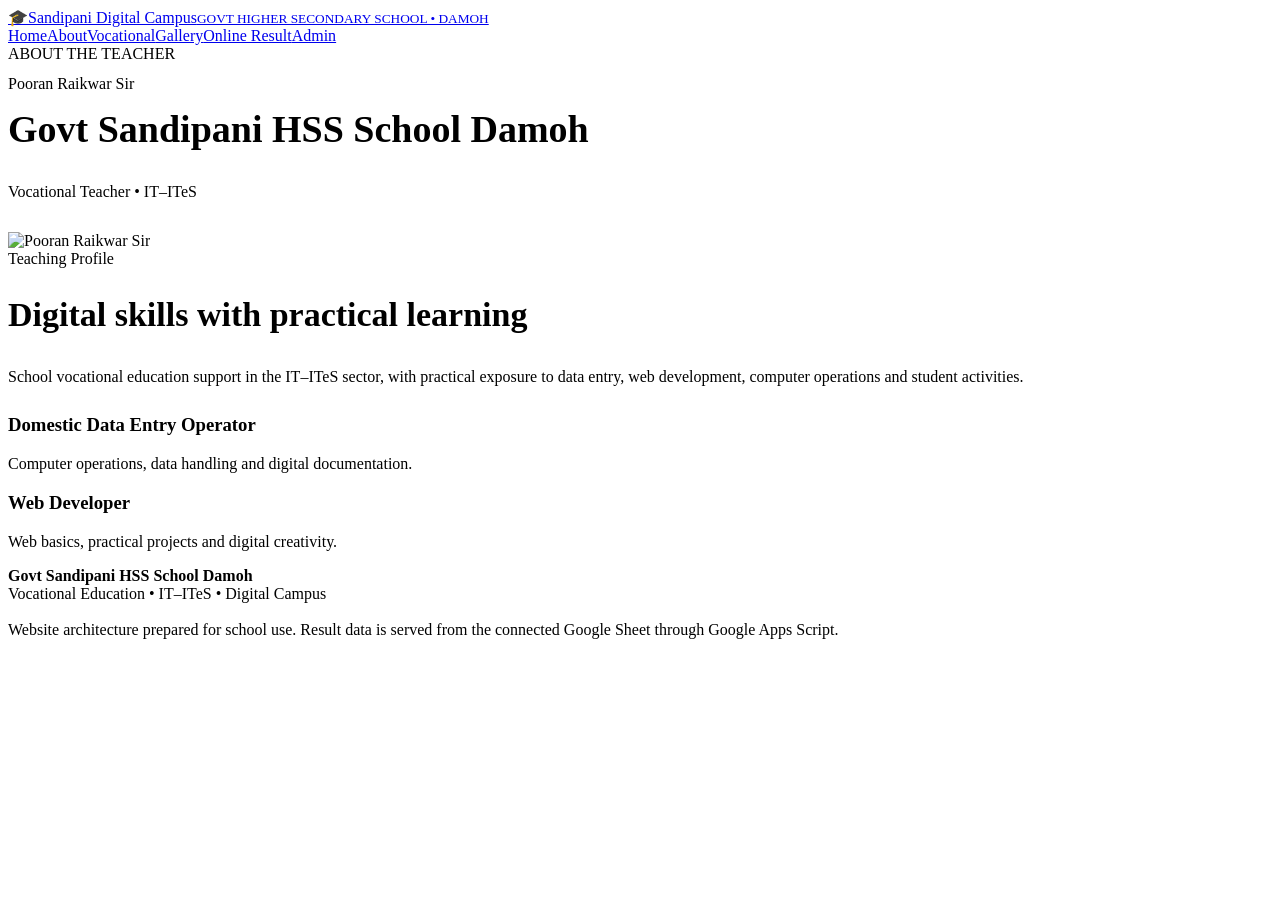
==== about.html @ 12c72529 "im" ====
<!doctype html><html lang="en"><head>
<meta charset="utf-8"><meta name="viewport" content="width=device-width,initial-scale=1">
<title>Govt Sandipani HSS School Damoh</title>
<link rel="stylesheet" href="css/style.css"><link rel="icon" href="images/campus-mark.svg"></head><body>
<header class="topbar"><div class="container nav">
<a class="brand" href="index.html"><span class="logo">🎓</span><span>Sandipani Digital Campus<small>GOVT HIGHER SECONDARY SCHOOL • DAMOH</small></span></a>
<nav class="menu">
<a href="index.html">Home</a><a href="about.html">About</a><a href="vocational.html">Vocational</a><a href="gallery.html">Gallery</a><a href="results.html" class="result-link">Online Result</a><a href="admin.html">Admin</a>
</nav></div></header>
<main><div class="container page-head"><div class="section-kicker">ABOUT THE TEACHER</div><div class="name-wordart" style="margin-top:12px">Pooran Raikwar Sir</div><h2 class="school-wordart" style="font-size:clamp(22px,3vw,38px);margin-top:14px">Govt Sandipani HSS School Damoh</h2><p>Vocational Teacher • IT–ITeS</p></div>
<section style="padding-top:15px"><div class="container hero-grid"><div class="profile-card"><img src="images/teacher-profile.jpg" alt="Pooran Raikwar Sir"></div>
<div><div class="kicker">Teaching Profile</div><h2 style="font-size:34px">Digital skills with practical learning</h2>
<p style="color:var(--muted);line-height:1.9">School vocational education support in the IT–ITeS sector, with practical exposure to data entry, web development, computer operations and student activities.</p>
<div class="cards" style="grid-template-columns:1fr 1fr;margin-top:22px"><div class="card"><h3>Domestic Data Entry Operator</h3><p>Computer operations, data handling and digital documentation.</p></div><div class="card"><h3>Web Developer</h3><p>Web basics, practical projects and digital creativity.</p></div></div>
</div></div></section></main><footer><div class="container"><strong>Govt Sandipani HSS School Damoh</strong><br><span>Vocational Education • IT–ITeS • Digital Campus</span><br><br>Website architecture prepared for school use. Result data is served from the connected Google Sheet through Google Apps Script.</div></footer><script src="js/api.js"></script><script src="js/main.js"></script></body></html>
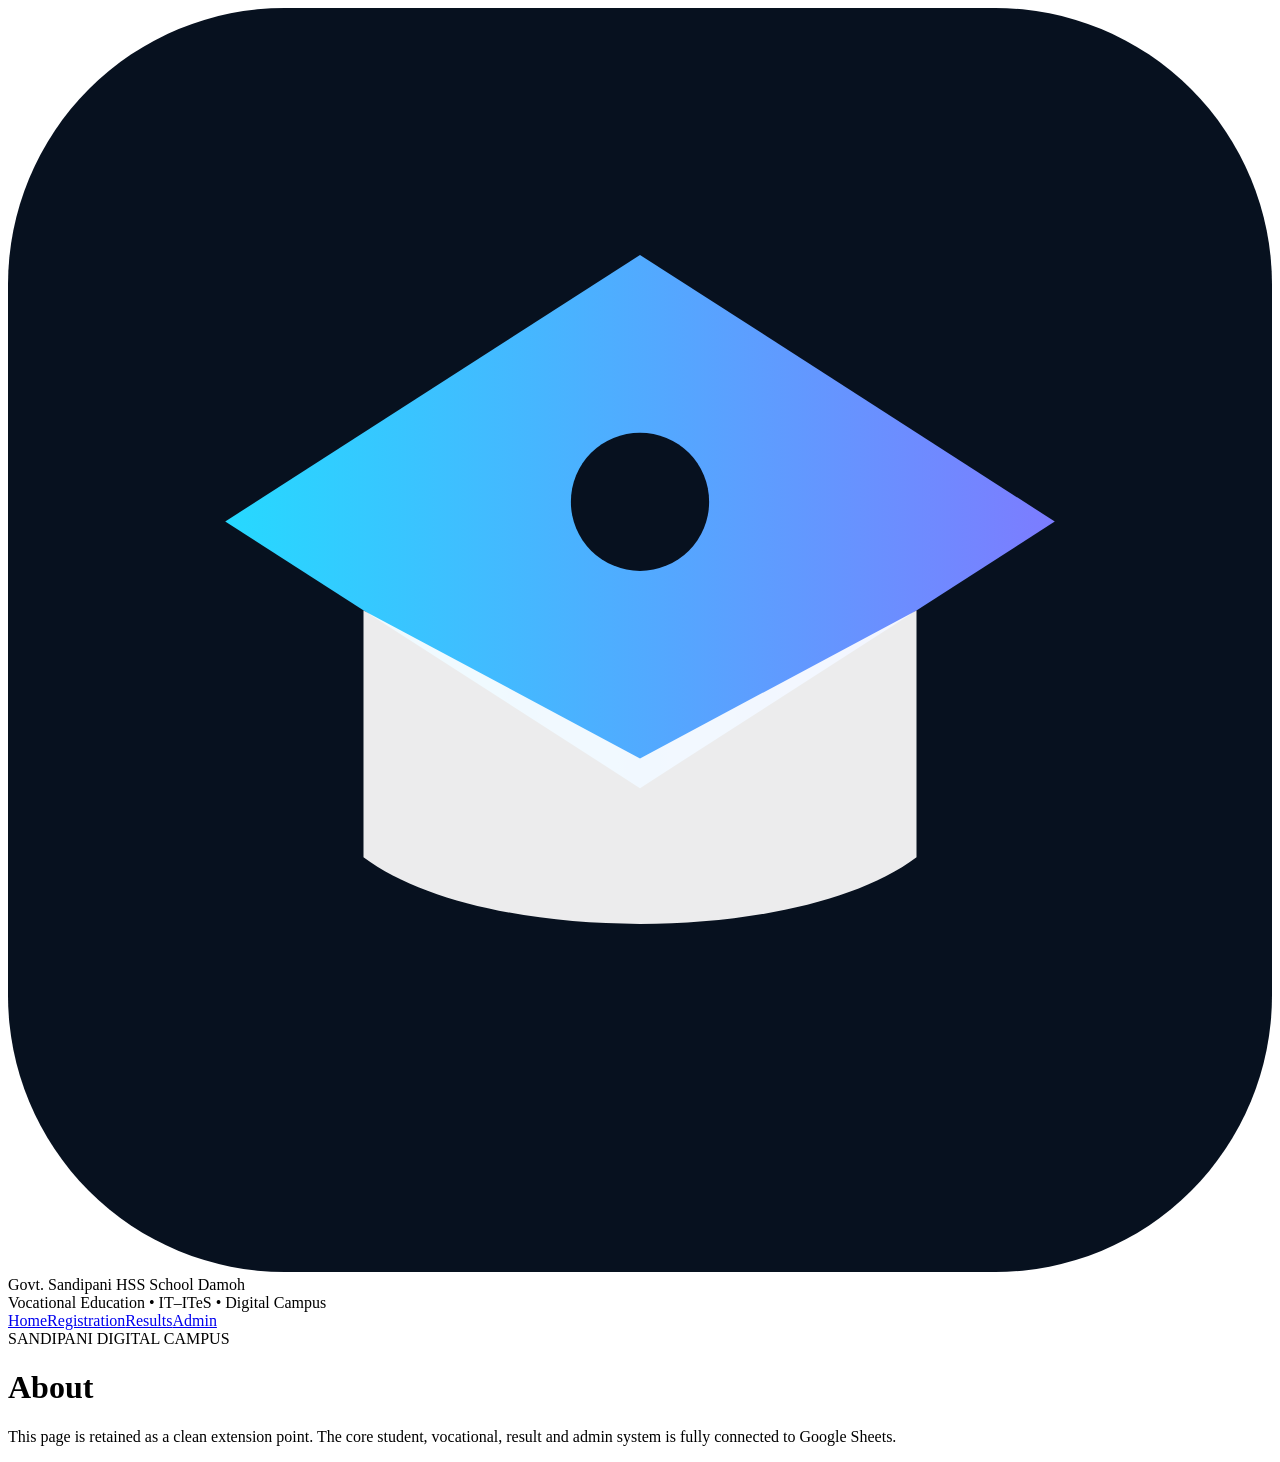
==== commit 0184e0b9: "Add files via upload" ====
--- a/about.html
+++ b/about.html
@@ -1,15 +1 @@
-<!doctype html><html lang="en"><head>
-<meta charset="utf-8"><meta name="viewport" content="width=device-width,initial-scale=1">
-<title>Govt Sandipani HSS School Damoh</title>
-<link rel="stylesheet" href="css/style.css"><link rel="icon" href="images/campus-mark.svg"></head><body>
-<header class="topbar"><div class="container nav">
-<a class="brand" href="index.html"><span class="logo">🎓</span><span>Sandipani Digital Campus<small>GOVT HIGHER SECONDARY SCHOOL • DAMOH</small></span></a>
-<nav class="menu">
-<a href="index.html">Home</a><a href="about.html">About</a><a href="vocational.html">Vocational</a><a href="gallery.html">Gallery</a><a href="results.html" class="result-link">Online Result</a><a href="admin.html">Admin</a>
-</nav></div></header>
-<main><div class="container page-head"><div class="section-kicker">ABOUT THE TEACHER</div><div class="name-wordart" style="margin-top:12px">Pooran Raikwar Sir</div><h2 class="school-wordart" style="font-size:clamp(22px,3vw,38px);margin-top:14px">Govt Sandipani HSS School Damoh</h2><p>Vocational Teacher • IT–ITeS</p></div>
-<section style="padding-top:15px"><div class="container hero-grid"><div class="profile-card"><img src="images/teacher-profile.jpg" alt="Pooran Raikwar Sir"></div>
-<div><div class="kicker">Teaching Profile</div><h2 style="font-size:34px">Digital skills with practical learning</h2>
-<p style="color:var(--muted);line-height:1.9">School vocational education support in the IT–ITeS sector, with practical exposure to data entry, web development, computer operations and student activities.</p>
-<div class="cards" style="grid-template-columns:1fr 1fr;margin-top:22px"><div class="card"><h3>Domestic Data Entry Operator</h3><p>Computer operations, data handling and digital documentation.</p></div><div class="card"><h3>Web Developer</h3><p>Web basics, practical projects and digital creativity.</p></div></div>
-</div></div></section></main><footer><div class="container"><strong>Govt Sandipani HSS School Damoh</strong><br><span>Vocational Education • IT–ITeS • Digital Campus</span><br><br>Website architecture prepared for school use. Result data is served from the connected Google Sheet through Google Apps Script.</div></footer><script src="js/api.js"></script><script src="js/main.js"></script></body></html>+<!doctype html><html><head><meta charset="utf-8"><meta name="viewport" content="width=device-width,initial-scale=1"><title>About | Sandipani</title><link rel="stylesheet" href="css/style.css"></head><body><header class="top"><div class="top-inner"><img class="logo" src="images/campus-mark.svg"><div><div class="school-name">Govt. Sandipani HSS School Damoh</div><div class="school-sub">Vocational Education • IT–ITeS • Digital Campus</div></div><nav class="nav"><a href="index.html">Home</a><a href="student-registration.html">Registration</a><a href="results.html">Results</a><a href="admin.html">Admin</a></nav></div></header><main class="main"><div class="container"><div class="card hero"><span class="badge">SANDIPANI DIGITAL CAMPUS</span><h1>About</h1><p>This page is retained as a clean extension point. The core student, vocational, result and admin system is fully connected to Google Sheets.</p></div></div></main></body></html>
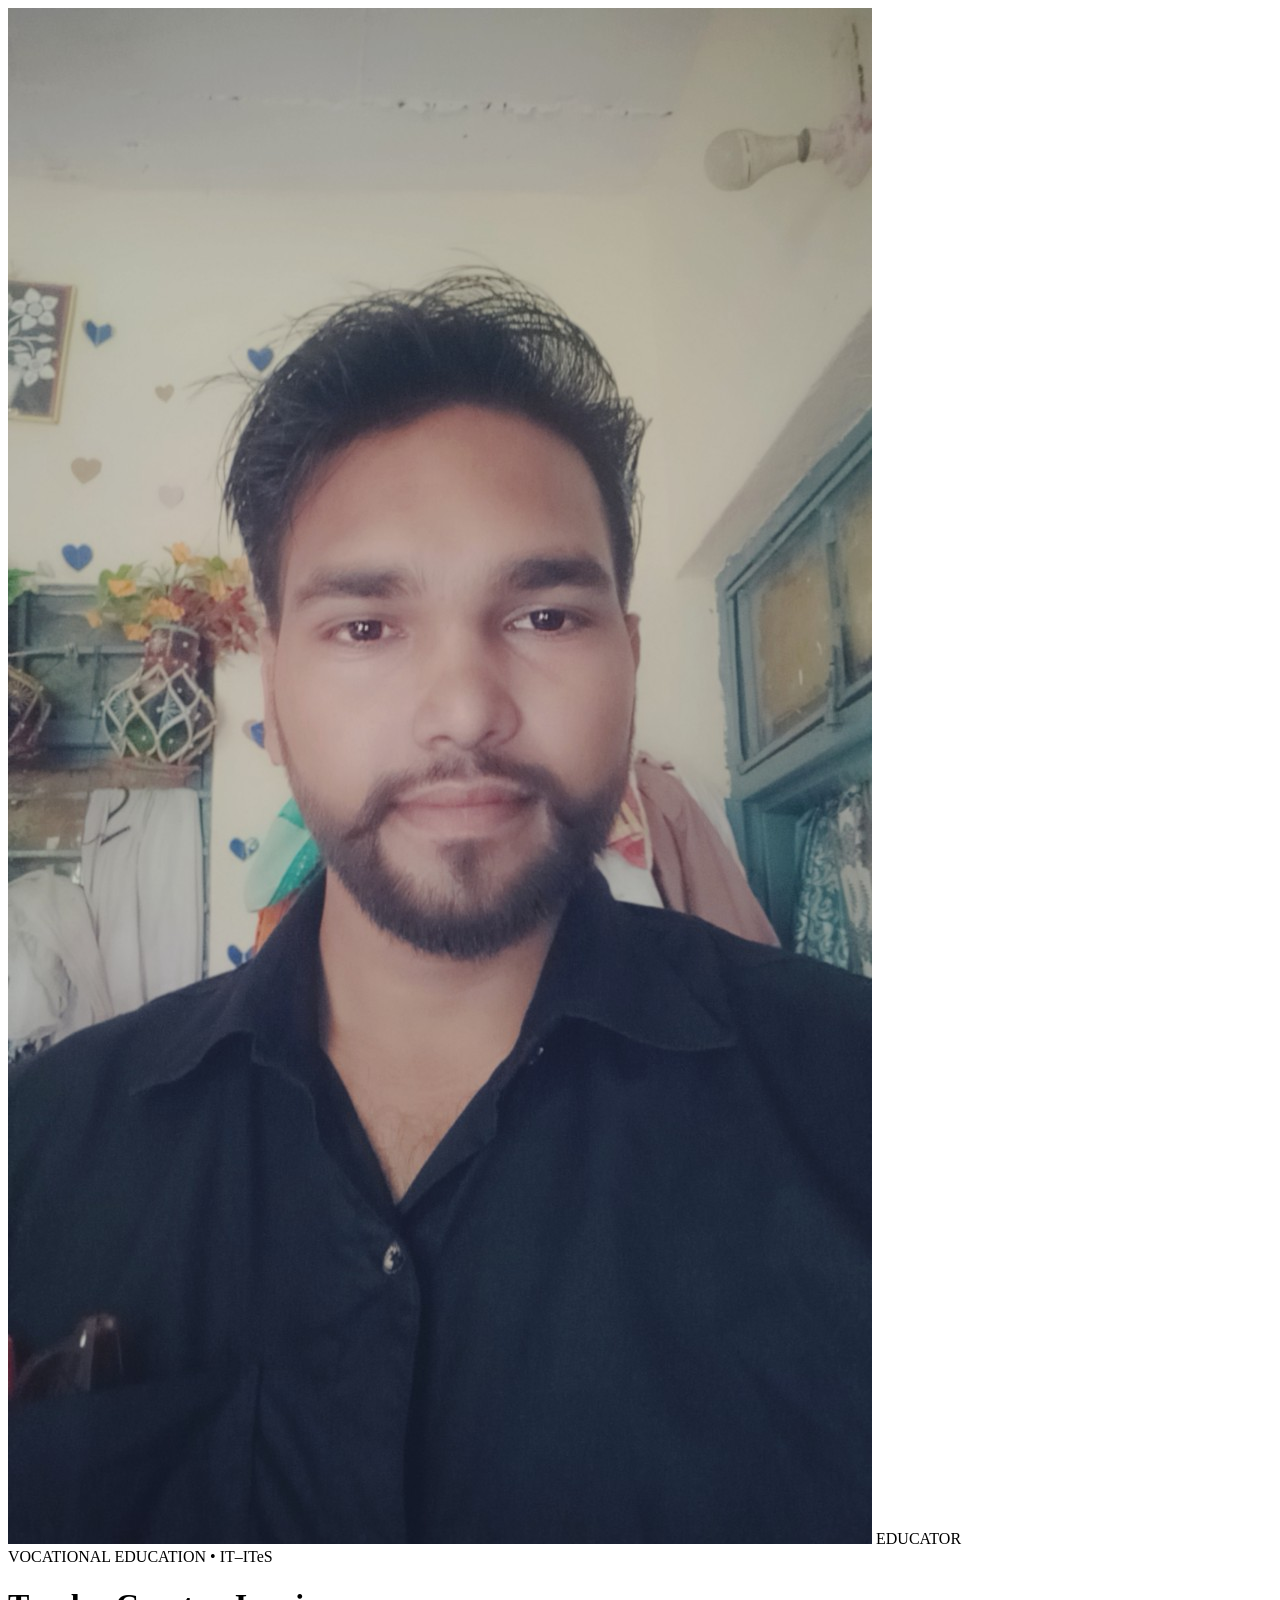
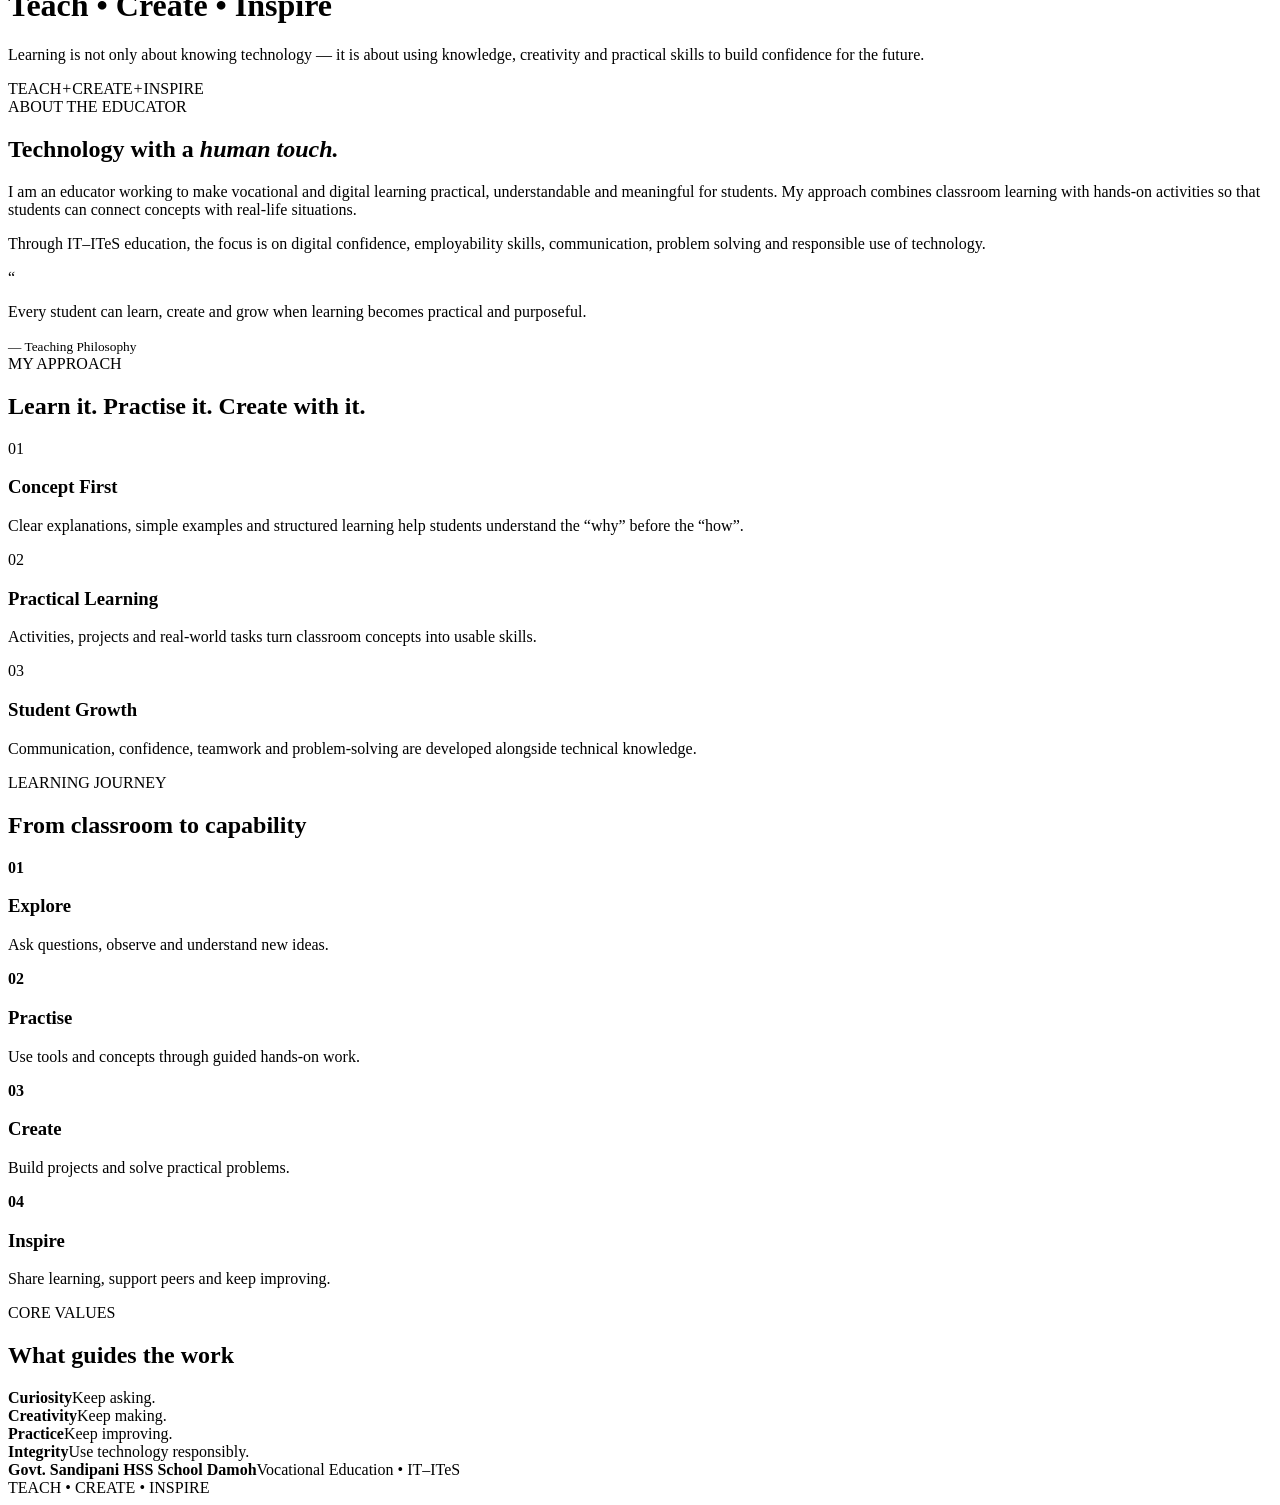
==== commit 5e90a0f1: "Add files via upload" ====
--- a/about.html
+++ b/about.html
@@ -1 +1,99 @@
-<!doctype html><html><head><meta charset="utf-8"><meta name="viewport" content="width=device-width,initial-scale=1"><title>About | Sandipani</title><link rel="stylesheet" href="css/style.css"></head><body><header class="top"><div class="top-inner"><img class="logo" src="images/campus-mark.svg"><div><div class="school-name">Govt. Sandipani HSS School Damoh</div><div class="school-sub">Vocational Education • IT–ITeS • Digital Campus</div></div><nav class="nav"><a href="index.html">Home</a><a href="student-registration.html">Registration</a><a href="results.html">Results</a><a href="admin.html">Admin</a></nav></div></header><main class="main"><div class="container"><div class="card hero"><span class="badge">SANDIPANI DIGITAL CAMPUS</span><h1>About</h1><p>This page is retained as a clean extension point. The core student, vocational, result and admin system is fully connected to Google Sheets.</p></div></div></main></body></html>
+<!DOCTYPE html>
+<html lang="en">
+<head>
+<meta charset="UTF-8">
+<meta name="viewport" content="width=device-width, initial-scale=1.0">
+<title>About the Educator | Govt. Sandipani HSS School Damoh</title>
+<link rel="stylesheet" href="css/about-safe.css">
+</head>
+<body>
+<header class="about-hero">
+  <div class="hero-orbit orbit-one"></div>
+  <div class="hero-orbit orbit-two"></div>
+  <div class="hero-inner">
+    <div class="portrait-wrap">
+      <div class="portrait-ring"></div>
+      <img src="images/teacher-profile.jpg" alt="Educator profile photo" class="portrait"
+           onerror="this.style.display='none';this.parentElement.classList.add('no-photo')">
+      <span class="portrait-fallback">EDUCATOR</span>
+    </div>
+    <div class="hero-copy">
+      <span class="eyebrow">VOCATIONAL EDUCATION • IT–ITeS</span>
+      <h1>Teach <span>•</span> Create <span>•</span> Inspire</h1>
+      <p class="lead">Learning is not only about knowing technology — it is about using knowledge, creativity and practical skills to build confidence for the future.</p>
+      <div class="word-art">
+        <span>TEACH</span><i>+</i><span>CREATE</span><i>+</i><span>INSPIRE</span>
+      </div>
+    </div>
+  </div>
+</header>
+
+<main class="about-main">
+  <section class="intro card">
+    <div>
+      <span class="section-kicker">ABOUT THE EDUCATOR</span>
+      <h2>Technology with a <em>human touch.</em></h2>
+      <p>I am an educator working to make vocational and digital learning practical, understandable and meaningful for students. My approach combines classroom learning with hands-on activities so that students can connect concepts with real-life situations.</p>
+      <p>Through IT–ITeS education, the focus is on digital confidence, employability skills, communication, problem solving and responsible use of technology.</p>
+    </div>
+    <aside class="quote">
+      <div class="quote-mark">“</div>
+      <p>Every student can learn, create and grow when learning becomes practical and purposeful.</p>
+      <small>— Teaching Philosophy</small>
+    </aside>
+  </section>
+
+  <section class="section-block">
+    <div class="section-heading">
+      <span class="section-kicker">MY APPROACH</span>
+      <h2>Learn it. Practise it. Create with it.</h2>
+    </div>
+    <div class="feature-grid">
+      <article class="feature">
+        <div class="icon">01</div><h3>Concept First</h3>
+        <p>Clear explanations, simple examples and structured learning help students understand the “why” before the “how”.</p>
+      </article>
+      <article class="feature">
+        <div class="icon">02</div><h3>Practical Learning</h3>
+        <p>Activities, projects and real-world tasks turn classroom concepts into usable skills.</p>
+      </article>
+      <article class="feature">
+        <div class="icon">03</div><h3>Student Growth</h3>
+        <p>Communication, confidence, teamwork and problem-solving are developed alongside technical knowledge.</p>
+      </article>
+    </div>
+  </section>
+
+  <section class="timeline card">
+    <div class="section-heading">
+      <span class="section-kicker">LEARNING JOURNEY</span>
+      <h2>From classroom to capability</h2>
+    </div>
+    <div class="steps">
+      <div class="step"><b>01</b><div><h3>Explore</h3><p>Ask questions, observe and understand new ideas.</p></div></div>
+      <div class="step"><b>02</b><div><h3>Practise</h3><p>Use tools and concepts through guided hands-on work.</p></div></div>
+      <div class="step"><b>03</b><div><h3>Create</h3><p>Build projects and solve practical problems.</p></div></div>
+      <div class="step"><b>04</b><div><h3>Inspire</h3><p>Share learning, support peers and keep improving.</p></div></div>
+    </div>
+  </section>
+
+  <section class="values">
+    <div class="section-heading center">
+      <span class="section-kicker">CORE VALUES</span>
+      <h2>What guides the work</h2>
+    </div>
+    <div class="value-row">
+      <div><strong>Curiosity</strong><span>Keep asking.</span></div>
+      <div><strong>Creativity</strong><span>Keep making.</span></div>
+      <div><strong>Practice</strong><span>Keep improving.</span></div>
+      <div><strong>Integrity</strong><span>Use technology responsibly.</span></div>
+    </div>
+  </section>
+</main>
+
+<footer class="about-footer">
+  <div><strong>Govt. Sandipani HSS School Damoh</strong><span>Vocational Education • IT–ITeS</span></div>
+  <div class="footer-art">TEACH • CREATE • INSPIRE</div>
+</footer>
+</body>
+</html>
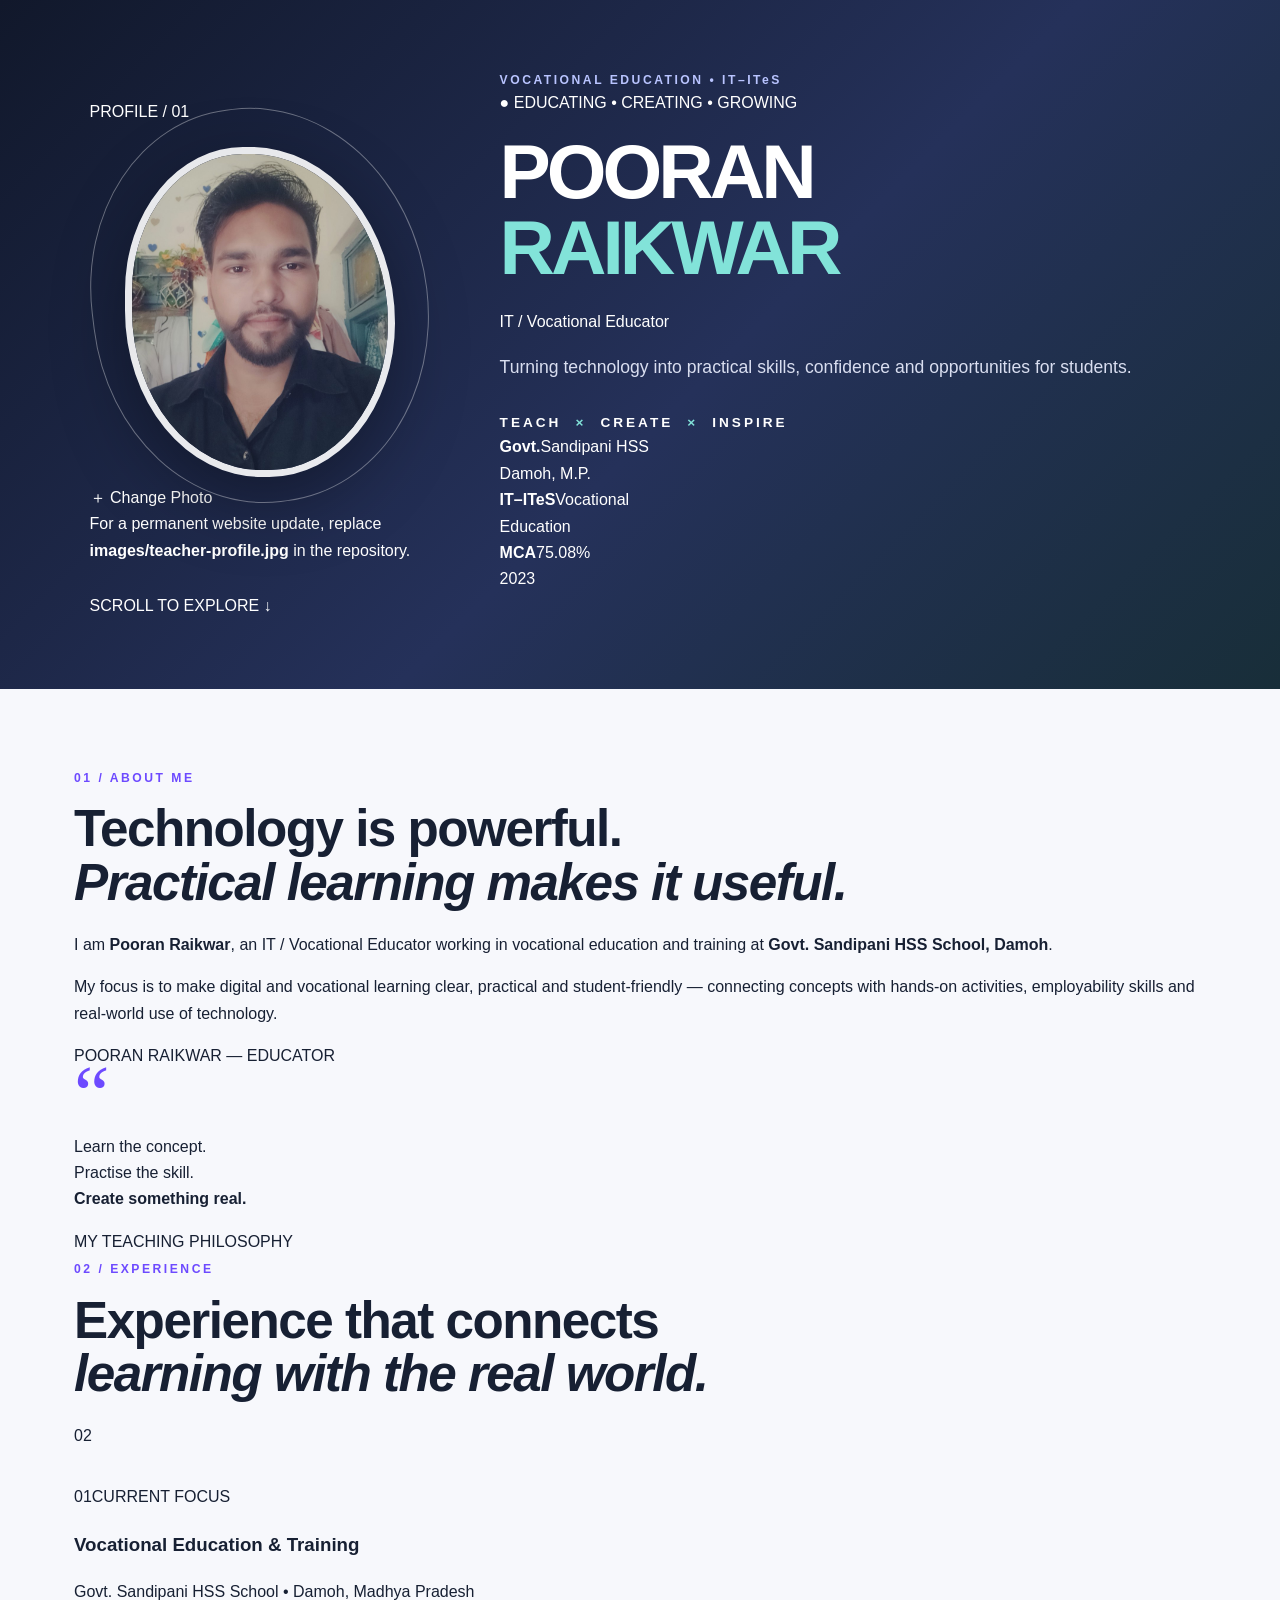
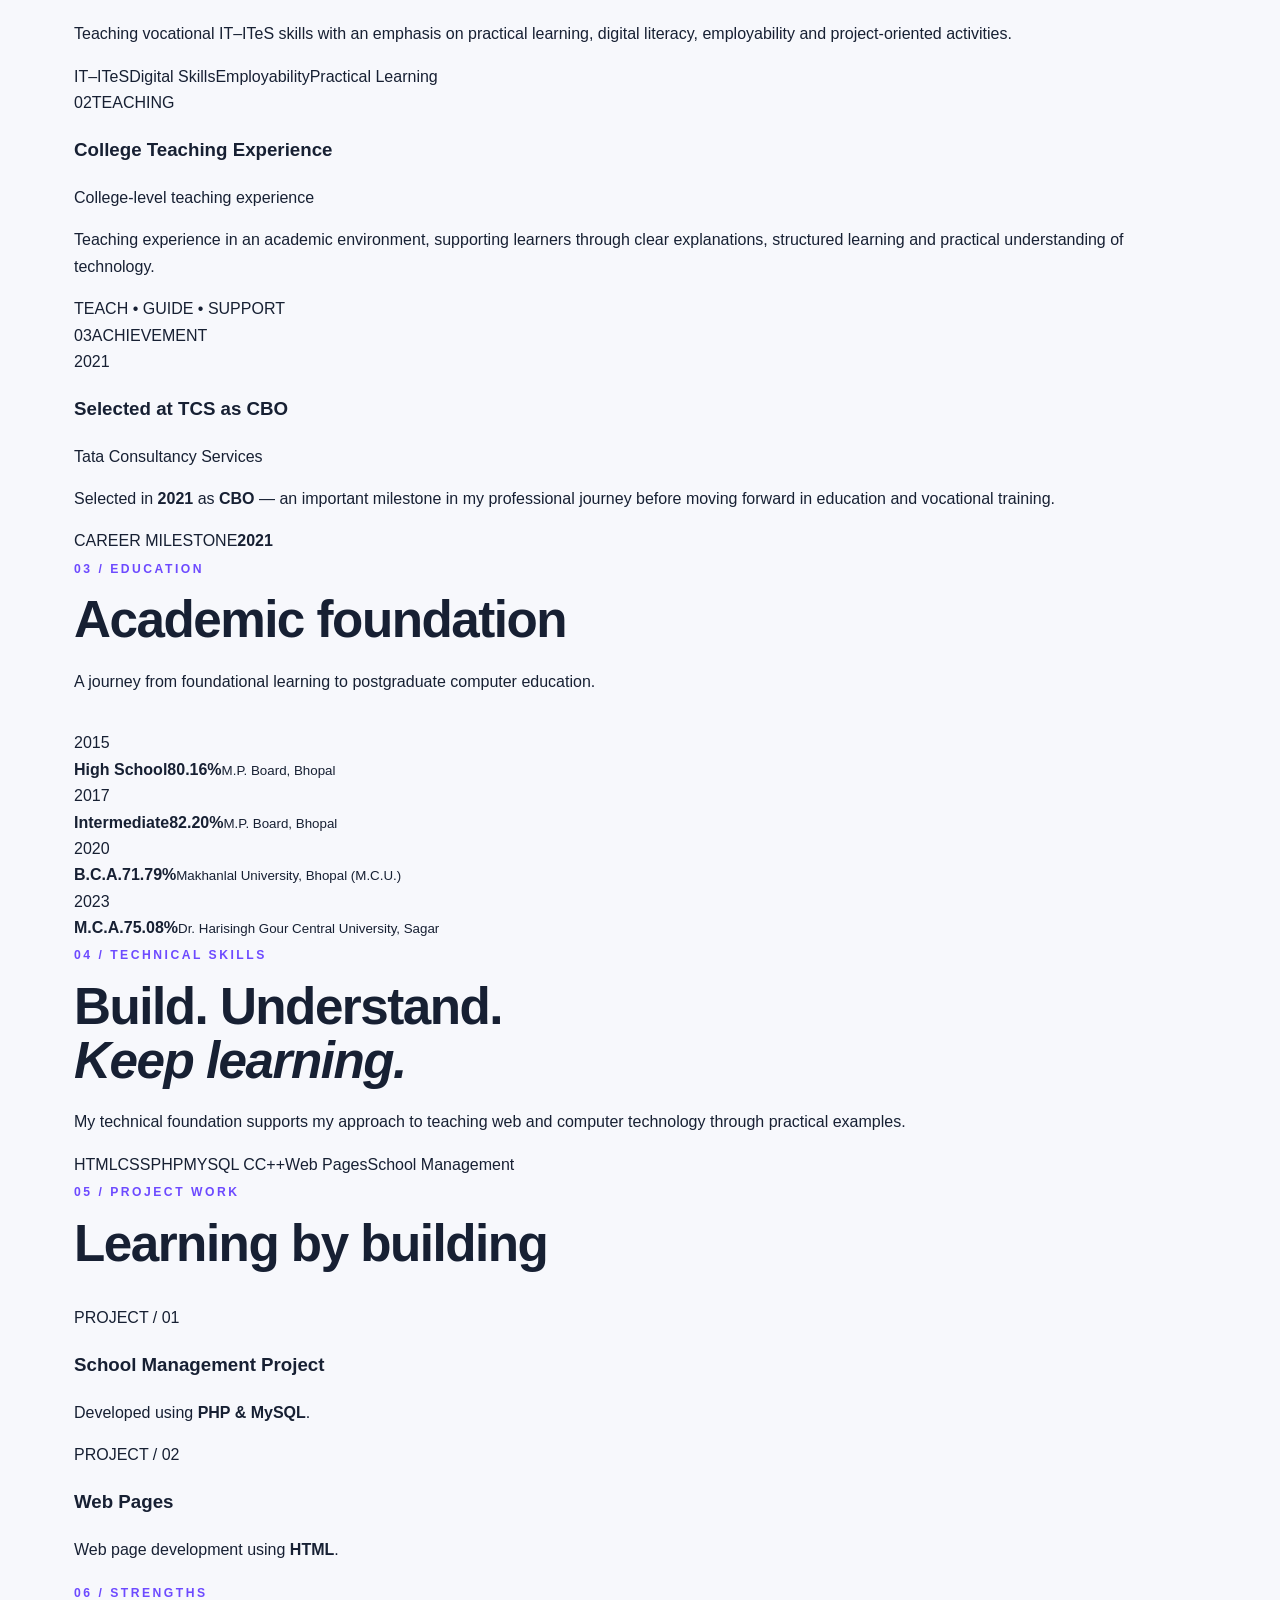
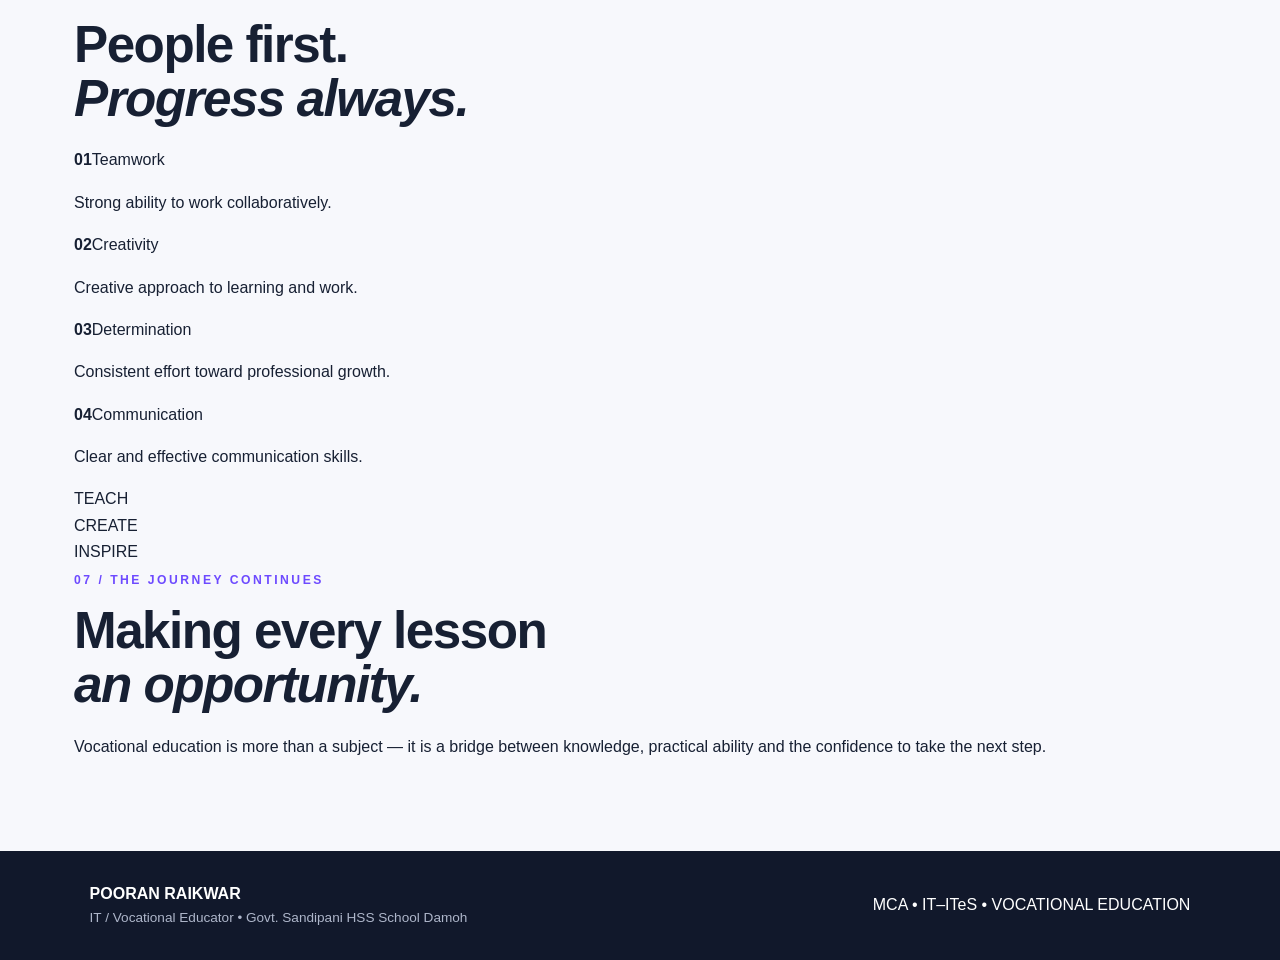
==== commit bc4c0790: "Add files via upload" ====
--- a/about.html
+++ b/about.html
@@ -3,97 +3,194 @@
 <head>
 <meta charset="UTF-8">
 <meta name="viewport" content="width=device-width, initial-scale=1.0">
-<title>About the Educator | Govt. Sandipani HSS School Damoh</title>
+<title>About Pooran Raikwar | Govt. Sandipani HSS Damoh</title>
+<meta name="description" content="About Pooran Raikwar — IT-ITeS vocational educator, web technology learner and educator at Govt. Sandipani HSS School Damoh.">
 <link rel="stylesheet" href="css/about-safe.css">
 </head>
 <body>
+
 <header class="about-hero">
-  <div class="hero-orbit orbit-one"></div>
-  <div class="hero-orbit orbit-two"></div>
+  <div class="hero-grid"></div>
+  <div class="hero-glow glow-a"></div>
+  <div class="hero-glow glow-b"></div>
+
   <div class="hero-inner">
-    <div class="portrait-wrap">
-      <div class="portrait-ring"></div>
-      <img src="images/teacher-profile.jpg" alt="Educator profile photo" class="portrait"
-           onerror="this.style.display='none';this.parentElement.classList.add('no-photo')">
-      <span class="portrait-fallback">EDUCATOR</span>
+    <div class="portrait-column">
+      <div class="portrait-label">PROFILE / 01</div>
+      <div class="portrait-wrap" id="portraitWrap">
+        <div class="portrait-halo"></div>
+        <div class="portrait-ring"></div>
+        <img src="images/teacher-profile.jpg" alt="Pooran Raikwar" class="portrait"
+             id="profilePhoto"
+             onerror="this.style.display='none';document.getElementById('portraitFallback').style.display='grid'">
+        <div class="portrait-fallback" id="portraitFallback">
+          <span>PR</span><small>YOUR PHOTO</small>
+        </div>
+      </div>
+      <label class="photo-edit" for="photoPicker" title="Preview a new profile photo">
+        <span>＋</span> Change Photo
+      </label>
+      <input id="photoPicker" type="file" accept="image/*" hidden>
+      <div class="photo-note">For a permanent website update, replace <b>images/teacher-profile.jpg</b> in the repository.</div>
     </div>
+
     <div class="hero-copy">
-      <span class="eyebrow">VOCATIONAL EDUCATION • IT–ITeS</span>
-      <h1>Teach <span>•</span> Create <span>•</span> Inspire</h1>
-      <p class="lead">Learning is not only about knowing technology — it is about using knowledge, creativity and practical skills to build confidence for the future.</p>
-      <div class="word-art">
-        <span>TEACH</span><i>+</i><span>CREATE</span><i>+</i><span>INSPIRE</span>
+      <div class="eyebrow">VOCATIONAL EDUCATION • IT–ITeS</div>
+      <div class="availability">● EDUCATING • CREATING • GROWING</div>
+      <h1>POORAN<br><span>RAIKWAR</span></h1>
+      <p class="hero-role">IT / Vocational Educator</p>
+      <p class="lead">Turning technology into practical skills, confidence and opportunities for students.</p>
+
+      <div class="word-art" aria-label="Teach Create Inspire">
+        <span>TEACH</span><i>×</i><span>CREATE</span><i>×</i><span>INSPIRE</span>
+      </div>
+
+      <div class="hero-facts">
+        <div><b>Govt.</b><span>Sandipani HSS<br>Damoh, M.P.</span></div>
+        <div><b>IT–ITeS</b><span>Vocational<br>Education</span></div>
+        <div><b>MCA</b><span>75.08%<br>2023</span></div>
       </div>
     </div>
   </div>
+  <div class="scroll-cue">SCROLL TO EXPLORE <span>↓</span></div>
 </header>
 
 <main class="about-main">
-  <section class="intro card">
-    <div>
-      <span class="section-kicker">ABOUT THE EDUCATOR</span>
-      <h2>Technology with a <em>human touch.</em></h2>
-      <p>I am an educator working to make vocational and digital learning practical, understandable and meaningful for students. My approach combines classroom learning with hands-on activities so that students can connect concepts with real-life situations.</p>
-      <p>Through IT–ITeS education, the focus is on digital confidence, employability skills, communication, problem solving and responsible use of technology.</p>
+
+  <section class="intro-grid reveal">
+    <div class="intro-copy">
+      <span class="section-kicker">01 / ABOUT ME</span>
+      <h2>Technology is powerful.<br><em>Practical learning makes it useful.</em></h2>
+      <p>I am <strong>Pooran Raikwar</strong>, an IT / Vocational Educator working in vocational education and training at <strong>Govt. Sandipani HSS School, Damoh</strong>.</p>
+      <p>My focus is to make digital and vocational learning clear, practical and student-friendly — connecting concepts with hands-on activities, employability skills and real-world use of technology.</p>
+      <div class="signature">POORAN RAIKWAR <span>— EDUCATOR</span></div>
     </div>
-    <aside class="quote">
+    <aside class="quote-card">
       <div class="quote-mark">“</div>
-      <p>Every student can learn, create and grow when learning becomes practical and purposeful.</p>
-      <small>— Teaching Philosophy</small>
+      <p>Learn the concept.<br>Practise the skill.<br><strong>Create something real.</strong></p>
+      <span>MY TEACHING PHILOSOPHY</span>
     </aside>
   </section>
 
-  <section class="section-block">
+  <section class="experience reveal">
     <div class="section-heading">
-      <span class="section-kicker">MY APPROACH</span>
-      <h2>Learn it. Practise it. Create with it.</h2>
+      <div><span class="section-kicker">02 / EXPERIENCE</span><h2>Experience that connects<br><em>learning with the real world.</em></h2></div>
+      <div class="section-number">02</div>
     </div>
-    <div class="feature-grid">
-      <article class="feature">
-        <div class="icon">01</div><h3>Concept First</h3>
-        <p>Clear explanations, simple examples and structured learning help students understand the “why” before the “how”.</p>
+
+    <div class="experience-grid">
+      <article class="exp-card featured">
+        <div class="exp-top"><span class="exp-index">01</span><span class="exp-tag">CURRENT FOCUS</span></div>
+        <h3>Vocational Education &amp; Training</h3>
+        <p class="exp-place">Govt. Sandipani HSS School • Damoh, Madhya Pradesh</p>
+        <p>Teaching vocational IT–ITeS skills with an emphasis on practical learning, digital literacy, employability and project-oriented activities.</p>
+        <div class="skill-chips"><span>IT–ITeS</span><span>Digital Skills</span><span>Employability</span><span>Practical Learning</span></div>
       </article>
-      <article class="feature">
-        <div class="icon">02</div><h3>Practical Learning</h3>
-        <p>Activities, projects and real-world tasks turn classroom concepts into usable skills.</p>
+
+      <article class="exp-card">
+        <div class="exp-top"><span class="exp-index">02</span><span class="exp-tag">TEACHING</span></div>
+        <h3>College Teaching Experience</h3>
+        <p class="exp-place">College-level teaching experience</p>
+        <p>Teaching experience in an academic environment, supporting learners through clear explanations, structured learning and practical understanding of technology.</p>
+        <div class="mini-word">TEACH • GUIDE • SUPPORT</div>
       </article>
-      <article class="feature">
-        <div class="icon">03</div><h3>Student Growth</h3>
-        <p>Communication, confidence, teamwork and problem-solving are developed alongside technical knowledge.</p>
+
+      <article class="exp-card tcs-card">
+        <div class="exp-top"><span class="exp-index">03</span><span class="exp-tag">ACHIEVEMENT</span></div>
+        <div class="tcs-year">2021</div>
+        <h3>Selected at TCS as CBO</h3>
+        <p class="exp-place">Tata Consultancy Services</p>
+        <p>Selected in <strong>2021</strong> as <strong>CBO</strong> — an important milestone in my professional journey before moving forward in education and vocational training.</p>
+        <div class="achievement-line"><span>CAREER MILESTONE</span><b>2021</b></div>
       </article>
     </div>
   </section>
 
-  <section class="timeline card">
+  <section class="education reveal">
     <div class="section-heading">
-      <span class="section-kicker">LEARNING JOURNEY</span>
-      <h2>From classroom to capability</h2>
+      <div><span class="section-kicker">03 / EDUCATION</span><h2>Academic foundation</h2></div>
+      <p class="section-desc">A journey from foundational learning to postgraduate computer education.</p>
     </div>
-    <div class="steps">
-      <div class="step"><b>01</b><div><h3>Explore</h3><p>Ask questions, observe and understand new ideas.</p></div></div>
-      <div class="step"><b>02</b><div><h3>Practise</h3><p>Use tools and concepts through guided hands-on work.</p></div></div>
-      <div class="step"><b>03</b><div><h3>Create</h3><p>Build projects and solve practical problems.</p></div></div>
-      <div class="step"><b>04</b><div><h3>Inspire</h3><p>Share learning, support peers and keep improving.</p></div></div>
+    <div class="edu-timeline">
+      <div class="edu-item"><span class="edu-year">2015</span><div><b>High School</b><strong>80.16%</strong><small>M.P. Board, Bhopal</small></div></div>
+      <div class="edu-item"><span class="edu-year">2017</span><div><b>Intermediate</b><strong>82.20%</strong><small>M.P. Board, Bhopal</small></div></div>
+      <div class="edu-item"><span class="edu-year">2020</span><div><b>B.C.A.</b><strong>71.79%</strong><small>Makhanlal University, Bhopal (M.C.U.)</small></div></div>
+      <div class="edu-item highlight"><span class="edu-year">2023</span><div><b>M.C.A.</b><strong>75.08%</strong><small>Dr. Harisingh Gour Central University, Sagar</small></div></div>
     </div>
   </section>
 
-  <section class="values">
-    <div class="section-heading center">
-      <span class="section-kicker">CORE VALUES</span>
-      <h2>What guides the work</h2>
+  <section class="skills reveal">
+    <div class="skills-left">
+      <span class="section-kicker">04 / TECHNICAL SKILLS</span>
+      <h2>Build. Understand.<br><em>Keep learning.</em></h2>
+      <p>My technical foundation supports my approach to teaching web and computer technology through practical examples.</p>
     </div>
-    <div class="value-row">
-      <div><strong>Curiosity</strong><span>Keep asking.</span></div>
-      <div><strong>Creativity</strong><span>Keep making.</span></div>
-      <div><strong>Practice</strong><span>Keep improving.</span></div>
-      <div><strong>Integrity</strong><span>Use technology responsibly.</span></div>
+    <div class="skills-cloud">
+      <span class="large">HTML</span><span>CSS</span><span class="large">PHP</span><span>MYSQL</span>
+      <span>C</span><span class="large">C++</span><span>Web Pages</span><span>School Management</span>
     </div>
   </section>
+
+  <section class="projects reveal">
+    <div class="section-heading">
+      <div><span class="section-kicker">05 / PROJECT WORK</span><h2>Learning by building</h2></div>
+    </div>
+    <div class="project-grid">
+      <div class="project-card"><span>PROJECT / 01</span><h3>School Management Project</h3><p>Developed using <strong>PHP &amp; MySQL</strong>.</p><div class="project-line"></div></div>
+      <div class="project-card"><span>PROJECT / 02</span><h3>Web Pages</h3><p>Web page development using <strong>HTML</strong>.</p><div class="project-line"></div></div>
+    </div>
+  </section>
+
+  <section class="strengths reveal">
+    <div class="strength-intro"><span class="section-kicker">06 / STRENGTHS</span><h2>People first.<br><em>Progress always.</em></h2></div>
+    <div class="strength-list">
+      <div><b>01</b><span>Teamwork</span><p>Strong ability to work collaboratively.</p></div>
+      <div><b>02</b><span>Creativity</span><p>Creative approach to learning and work.</p></div>
+      <div><b>03</b><span>Determination</span><p>Consistent effort toward professional growth.</p></div>
+      <div><b>04</b><span>Communication</span><p>Clear and effective communication skills.</p></div>
+    </div>
+  </section>
+
+  <section class="closing reveal">
+    <div class="closing-art">TEACH<br><span>CREATE</span><br>INSPIRE</div>
+    <div>
+      <span class="section-kicker">07 / THE JOURNEY CONTINUES</span>
+      <h2>Making every lesson<br><em>an opportunity.</em></h2>
+      <p>Vocational education is more than a subject — it is a bridge between knowledge, practical ability and the confidence to take the next step.</p>
+    </div>
+  </section>
+
 </main>
 
 <footer class="about-footer">
-  <div><strong>Govt. Sandipani HSS School Damoh</strong><span>Vocational Education • IT–ITeS</span></div>
-  <div class="footer-art">TEACH • CREATE • INSPIRE</div>
+  <div><strong>POORAN RAIKWAR</strong><span>IT / Vocational Educator • Govt. Sandipani HSS School Damoh</span></div>
+  <div class="footer-contact">MCA • IT–ITeS • VOCATIONAL EDUCATION</div>
 </footer>
+
+<script>
+(function(){
+  const picker=document.getElementById('photoPicker');
+  const img=document.getElementById('profilePhoto');
+  const fallback=document.getElementById('portraitFallback');
+  if(!picker)return;
+  picker.addEventListener('change',function(){
+    const file=this.files && this.files[0];
+    if(!file)return;
+    if(!file.type.startsWith('image/'))return;
+    const reader=new FileReader();
+    reader.onload=function(e){
+      img.src=e.target.result;
+      img.style.display='block';
+      fallback.style.display='none';
+    };
+    reader.readAsDataURL(file);
+  });
+
+  const observer=new IntersectionObserver((entries)=>{
+    entries.forEach(entry=>{if(entry.isIntersecting)entry.target.classList.add('visible')});
+  },{threshold:.08});
+  document.querySelectorAll('.reveal').forEach(el=>observer.observe(el));
+})();
+</script>
 </body>
 </html>
--- a/css/about-safe.css
+++ b/css/about-safe.css
@@ -0,0 +1,44 @@
+*{box-sizing:border-box}
+:root{--ink:#172033;--muted:#667085;--paper:#f7f8fc;--card:#fff;--line:#e7e9f0;--accent:#6d4aff;--accent2:#00a99d}
+body{margin:0;font-family:Inter,Segoe UI,Arial,sans-serif;color:var(--ink);background:var(--paper);line-height:1.65}
+.about-hero{position:relative;overflow:hidden;min-height:570px;background:linear-gradient(135deg,#11182b,#25315a 55%,#182e39);color:#fff;padding:70px 7%}
+.hero-inner{max-width:1180px;margin:auto;display:grid;grid-template-columns:340px 1fr;gap:70px;align-items:center;position:relative;z-index:2}
+.portrait-wrap{width:300px;height:360px;margin:auto;position:relative;display:grid;place-items:center}
+.portrait-ring{position:absolute;inset:-18px;border:1px solid rgba(255,255,255,.35);border-radius:48% 52% 50% 50%;transform:rotate(-7deg)}
+.portrait{width:270px;height:330px;object-fit:cover;border-radius:45% 55% 48% 52%;border:7px solid rgba(255,255,255,.9);box-shadow:0 25px 70px rgba(0,0,0,.35)}
+.portrait-fallback{display:none;width:270px;height:330px;border-radius:45% 55% 48% 52%;background:#2d385e;place-items:center;font-weight:800;letter-spacing:3px}
+.no-photo .portrait-fallback{display:grid}
+.eyebrow,.section-kicker{font-size:.76rem;letter-spacing:2.5px;font-weight:800}
+.eyebrow{color:#b9c4ff}
+.hero-copy h1{font-size:clamp(2.7rem,6vw,5.5rem);line-height:.98;margin:18px 0 24px;letter-spacing:-4px}
+.hero-copy h1 span{color:#82e3d9}
+.lead{max-width:720px;color:#d9def0;font-size:1.1rem}
+.word-art{margin-top:30px;display:flex;gap:14px;align-items:center;flex-wrap:wrap;font-size:.85rem;font-weight:900;letter-spacing:3px;color:#fff}
+.word-art i{font-style:normal;color:#82e3d9}
+.hero-orbit{position:absolute;border:1px solid rgba(255,255,255,.1);border-radius:50%}
+.orbit-one{width:650px;height:650px;right:-180px;top:-210px}.orbit-two{width:380px;height:380px;left:-190px;bottom:-260px}
+.about-main{max-width:1180px;margin:auto;padding:75px 24px}
+.card{background:var(--card);border:1px solid var(--line);border-radius:28px;box-shadow:0 20px 60px rgba(23,32,51,.07)}
+.intro{padding:55px;display:grid;grid-template-columns:1.5fr .8fr;gap:55px}
+h2{font-size:clamp(2rem,4vw,3.3rem);line-height:1.05;letter-spacing:-1.5px;margin:12px 0 22px}
+.intro em{font-style:normal;color:var(--accent)}
+.intro p{color:#596276}
+.quote{background:linear-gradient(145deg,#f0edff,#e9fbf8);border-radius:24px;padding:35px;align-self:center}
+.quote-mark{font-size:5rem;line-height:.6;color:var(--accent);font-family:Georgia}
+.quote p{font-size:1.15rem!important;color:var(--ink)!important;font-weight:650}
+.quote small{color:var(--muted)}
+.section-block{padding:90px 0 55px}
+.section-heading{margin-bottom:35px}.section-kicker{color:var(--accent)}
+.feature-grid{display:grid;grid-template-columns:repeat(3,1fr);gap:20px}
+.feature{background:#fff;border:1px solid var(--line);padding:34px;border-radius:24px;transition:.25s}
+.feature:hover{transform:translateY(-6px);box-shadow:0 18px 45px rgba(23,32,51,.1)}
+.icon{font-size:.8rem;font-weight:900;color:var(--accent2);letter-spacing:2px}.feature h3{font-size:1.35rem;margin:20px 0 8px}.feature p{color:var(--muted)}
+.timeline{padding:50px;margin-top:25px}
+.steps{display:grid;grid-template-columns:repeat(4,1fr);gap:15px}.step{padding:20px;border-left:2px solid var(--accent)}.step b{color:var(--accent);font-size:.8rem}.step h3{margin:12px 0 4px}.step p{color:var(--muted);margin:0;font-size:.94rem}
+.values{padding:90px 0 30px}.center{text-align:center}
+.value-row{display:grid;grid-template-columns:repeat(4,1fr);border-top:1px solid var(--line);border-bottom:1px solid var(--line)}
+.value-row div{padding:30px 20px;text-align:center;border-right:1px solid var(--line)}.value-row div:last-child{border-right:0}
+.value-row strong{display:block;font-size:1.1rem}.value-row span{color:var(--muted);font-size:.9rem}
+.about-footer{background:#11182b;color:#fff;padding:30px 7%;display:flex;justify-content:space-between;gap:20px;align-items:center}.about-footer span{display:block;color:#aeb6ca;font-size:.85rem}.footer-art{font-size:.75rem;letter-spacing:3px;color:#82e3d9;font-weight:900}
+@media(max-width:850px){.about-hero{padding:55px 22px}.hero-inner{grid-template-columns:1fr;gap:40px;text-align:center}.portrait-wrap{width:250px;height:300px}.portrait{width:225px;height:275px}.lead{margin:auto}.word-art{justify-content:center}.intro{grid-template-columns:1fr;padding:32px}.feature-grid,.steps{grid-template-columns:1fr 1fr}.value-row{grid-template-columns:1fr 1fr}.value-row div:nth-child(2){border-right:0}.value-row div:nth-child(-n+2){border-bottom:1px solid var(--line)}.about-footer{flex-direction:column;text-align:center}}
+@media(max-width:520px){.hero-copy h1{letter-spacing:-2px}.feature-grid,.steps,.value-row{grid-template-columns:1fr}.value-row div{border-right:0;border-bottom:1px solid var(--line)!important}.value-row div:last-child{border-bottom:0!important}.timeline{padding:30px}.about-main{padding:45px 16px}}
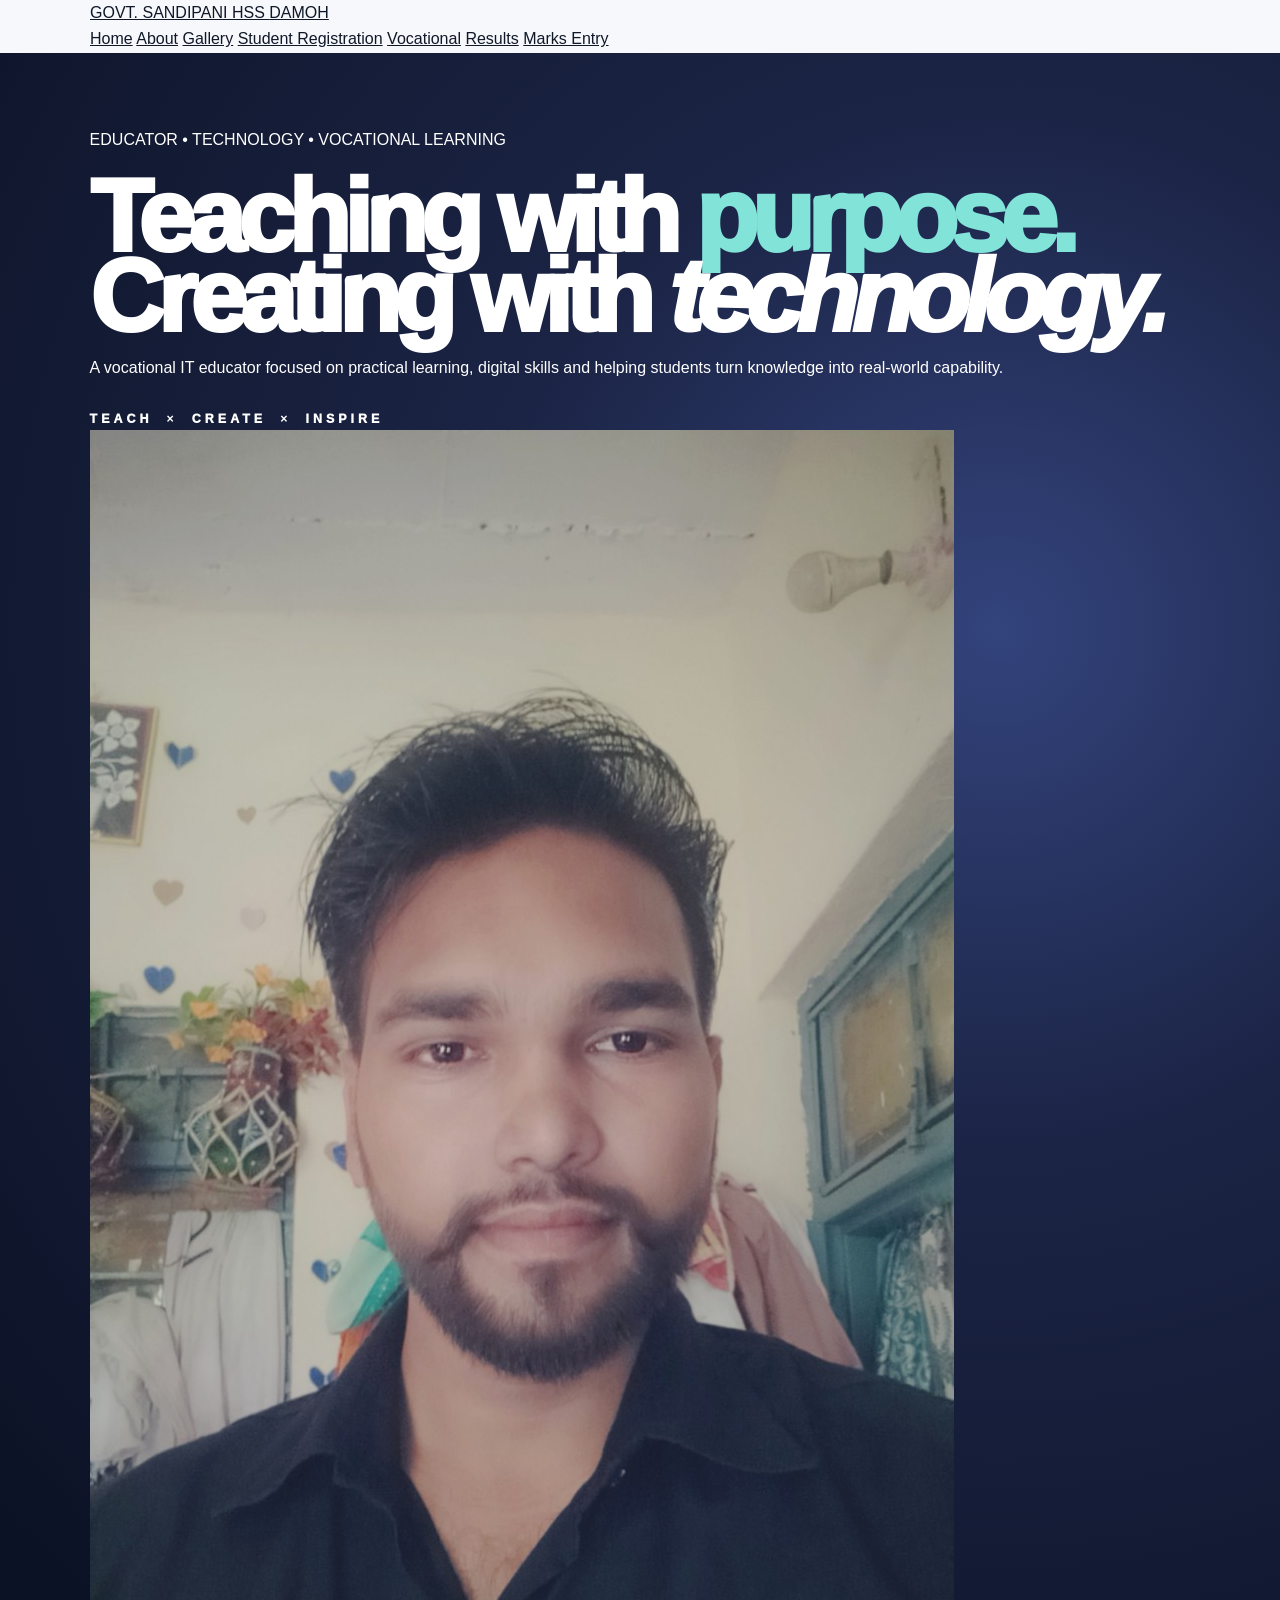
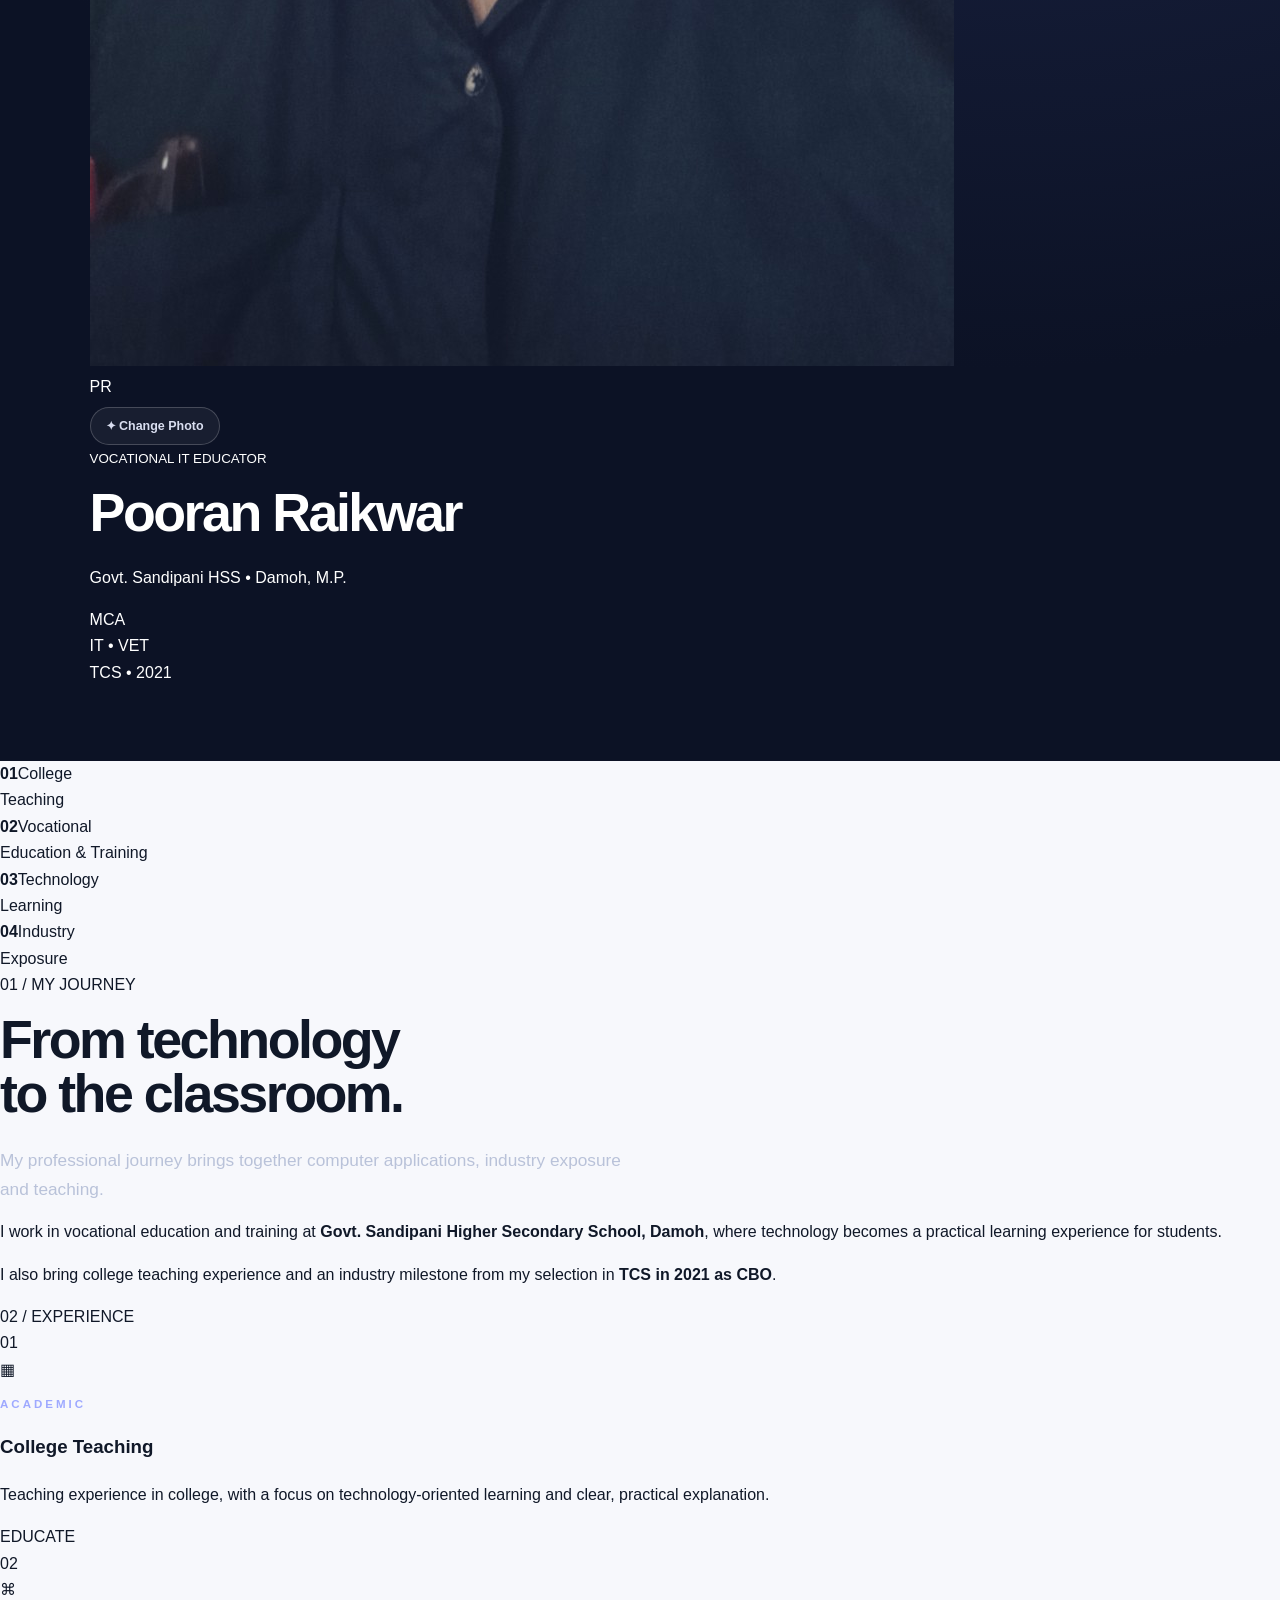
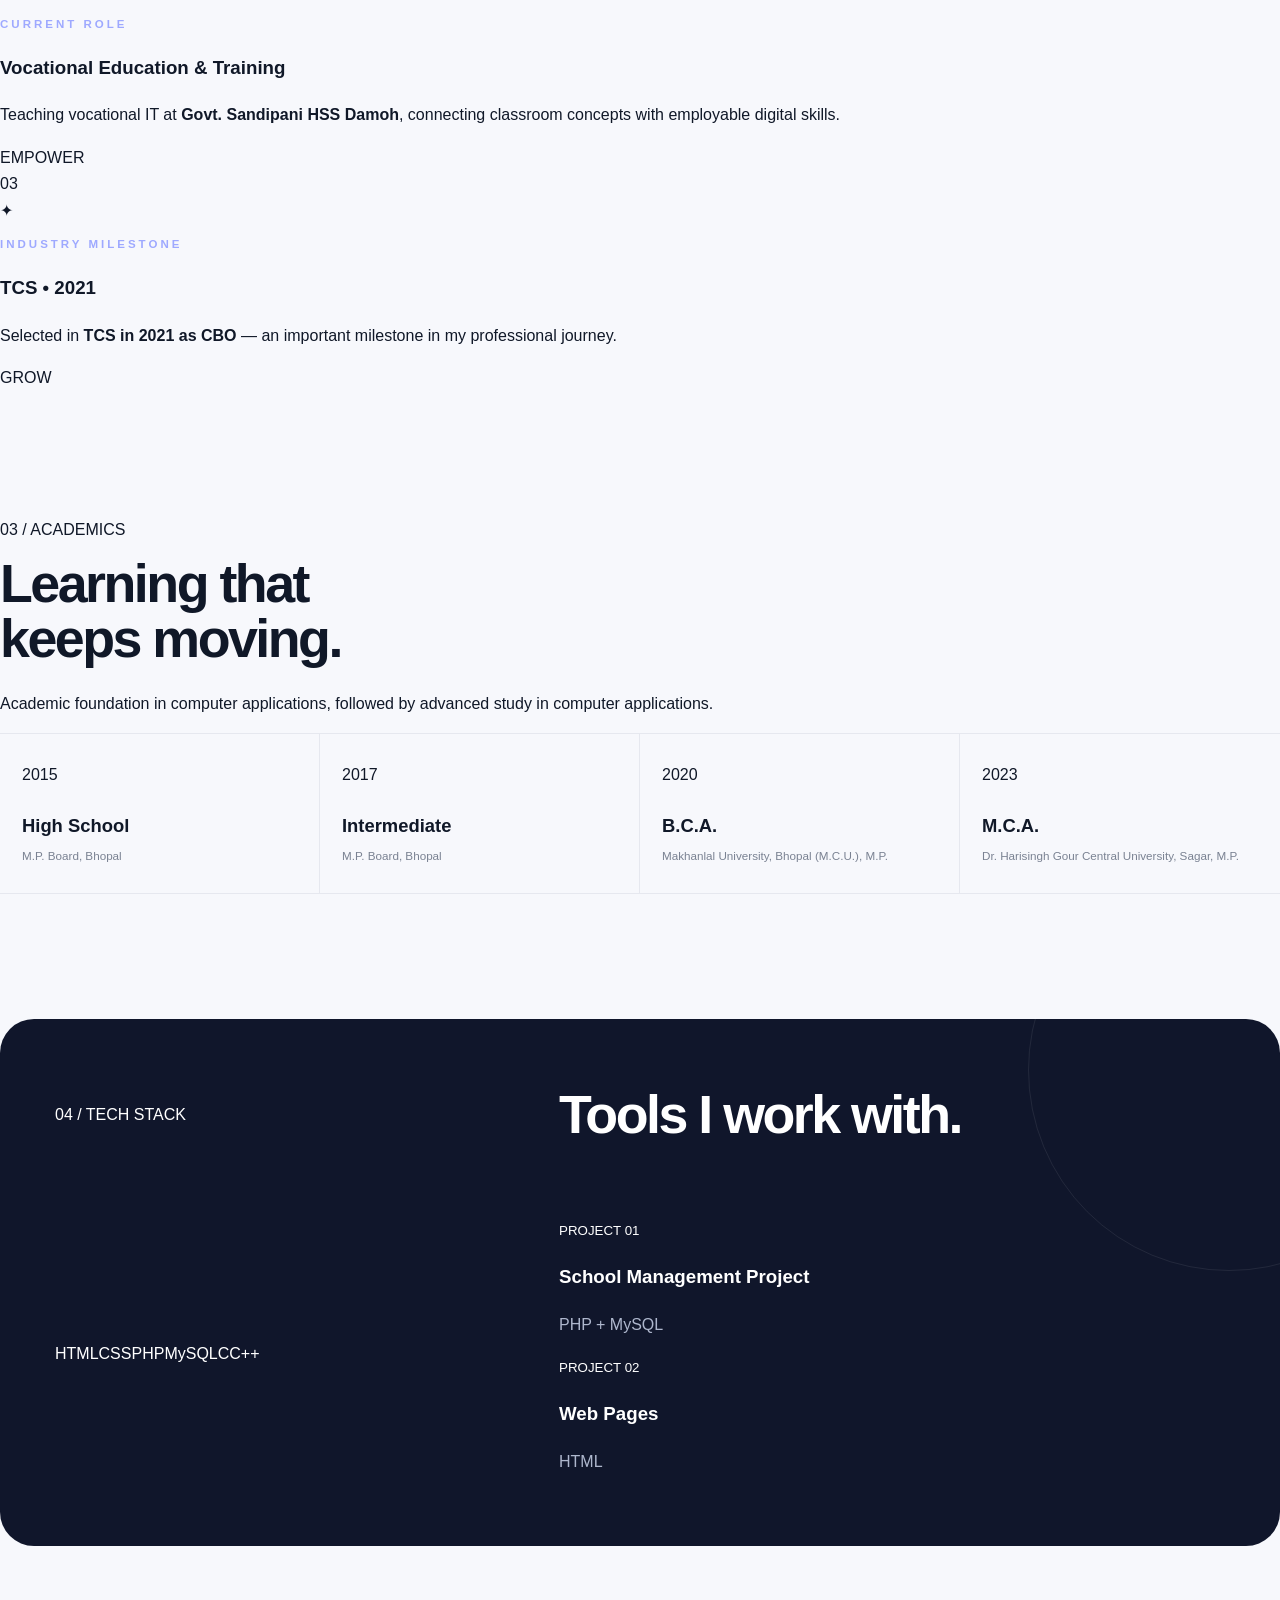
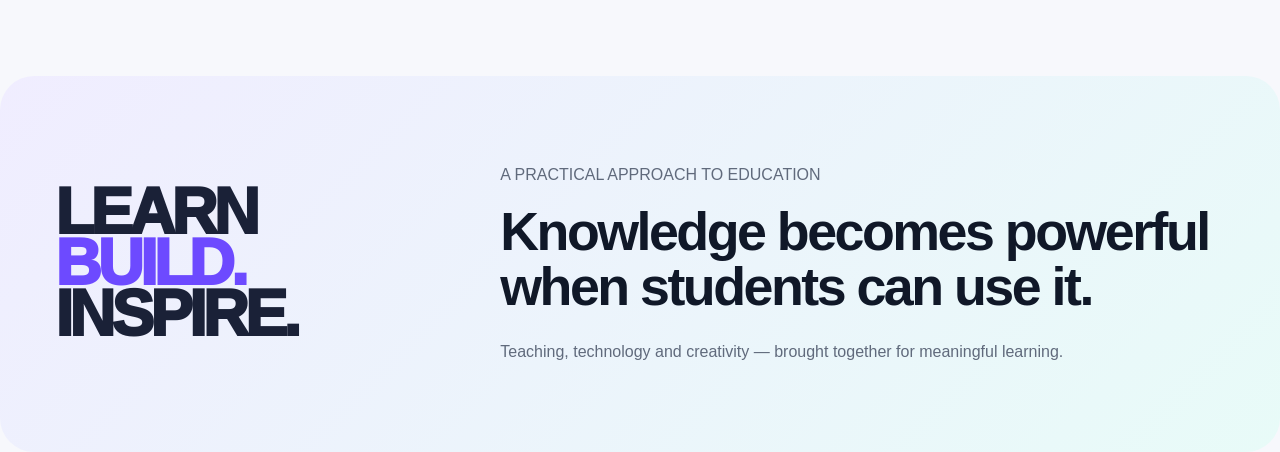
==== commit 359e476d: "Add files via upload" ====
--- a/about.html
+++ b/about.html
@@ -2,194 +2,162 @@
 <html lang="en">
 <head>
 <meta charset="UTF-8">
-<meta name="viewport" content="width=device-width, initial-scale=1.0">
-<title>About Pooran Raikwar | Govt. Sandipani HSS Damoh</title>
-<meta name="description" content="About Pooran Raikwar — IT-ITeS vocational educator, web technology learner and educator at Govt. Sandipani HSS School Damoh.">
+<meta name="viewport" content="width=device-width,initial-scale=1.0">
+<title>About • Pooran Raikwar | Sandipani Damoh</title>
+<link rel="stylesheet" href="css/style.css">
 <link rel="stylesheet" href="css/about-safe.css">
 </head>
 <body>
+<header class="site-header">
+  <div class="container nav-wrap">
+    <a class="brand" href="index.html">GOVT. SANDIPANI HSS <span>DAMOH</span></a>
+    <nav class="about-nav">
+      <a href="index.html">Home</a>
+      <a class="active" href="about.html">About</a>
+      <a href="gallery.html">Gallery</a>
+      <a href="student-registration.html">Student Registration</a>
+      <a href="vocational.html">Vocational</a>
+      <a href="results.html">Results</a>
+      <a href="marks-entry.html">Marks Entry</a>
+    </nav>
+  </div>
+</header>
 
-<header class="about-hero">
-  <div class="hero-grid"></div>
-  <div class="hero-glow glow-a"></div>
-  <div class="hero-glow glow-b"></div>
+<main class="about-page">
+  <section class="about-hero">
+    <div class="hero-orbit orbit-a"></div><div class="hero-orbit orbit-b"></div>
+    <div class="hero-copy">
+      <p class="kicker">EDUCATOR • TECHNOLOGY • VOCATIONAL LEARNING</p>
+      <h1>Teaching with <span>purpose.</span><br>Creating with <em>technology.</em></h1>
+      <p class="hero-text">A vocational IT educator focused on practical learning, digital skills and helping students turn knowledge into real-world capability.</p>
+      <div class="word-art" aria-label="Teach Create Inspire">
+        <span>TEACH</span><b>×</b><span>CREATE</span><b>×</b><span>INSPIRE</span>
+      </div>
+    </div>
 
-  <div class="hero-inner">
-    <div class="portrait-column">
-      <div class="portrait-label">PROFILE / 01</div>
-      <div class="portrait-wrap" id="portraitWrap">
-        <div class="portrait-halo"></div>
-        <div class="portrait-ring"></div>
-        <img src="images/teacher-profile.jpg" alt="Pooran Raikwar" class="portrait"
-             id="profilePhoto"
-             onerror="this.style.display='none';document.getElementById('portraitFallback').style.display='grid'">
-        <div class="portrait-fallback" id="portraitFallback">
-          <span>PR</span><small>YOUR PHOTO</small>
+    <div class="profile-stage">
+      <div class="profile-frame">
+        <div class="profile-photo-wrap">
+          <img id="profilePhoto" src="images/teacher-profile.jpg" alt="Pooran Raikwar" onerror="this.style.display='none';document.getElementById('photoFallback').style.display='grid'">
+          <div id="photoFallback" class="photo-fallback">PR</div>
+          <label class="photo-edit" for="photoInput" title="Change photo">✦ Change Photo</label>
+          <input id="photoInput" type="file" accept="image/*" hidden>
+        </div>
+        <div class="profile-name">
+          <small>VOCATIONAL IT EDUCATOR</small>
+          <h2>Pooran Raikwar</h2>
+          <p>Govt. Sandipani HSS • Damoh, M.P.</p>
         </div>
       </div>
-      <label class="photo-edit" for="photoPicker" title="Preview a new profile photo">
-        <span>＋</span> Change Photo
-      </label>
-      <input id="photoPicker" type="file" accept="image/*" hidden>
-      <div class="photo-note">For a permanent website update, replace <b>images/teacher-profile.jpg</b> in the repository.</div>
+      <div class="floating-chip chip-one">MCA</div>
+      <div class="floating-chip chip-two">IT • VET</div>
+      <div class="floating-chip chip-three">TCS • 2021</div>
     </div>
+  </section>
 
-    <div class="hero-copy">
-      <div class="eyebrow">VOCATIONAL EDUCATION • IT–ITeS</div>
-      <div class="availability">● EDUCATING • CREATING • GROWING</div>
-      <h1>POORAN<br><span>RAIKWAR</span></h1>
-      <p class="hero-role">IT / Vocational Educator</p>
-      <p class="lead">Turning technology into practical skills, confidence and opportunities for students.</p>
+  <section class="experience-strip">
+    <div><strong>01</strong><span>College<br>Teaching</span></div>
+    <div><strong>02</strong><span>Vocational<br>Education & Training</span></div>
+    <div><strong>03</strong><span>Technology<br>Learning</span></div>
+    <div><strong>04</strong><span>Industry<br>Exposure</span></div>
+  </section>
 
-      <div class="word-art" aria-label="Teach Create Inspire">
-        <span>TEACH</span><i>×</i><span>CREATE</span><i>×</i><span>INSPIRE</span>
+  <section class="content-section">
+    <div class="section-label">01 / MY JOURNEY</div>
+    <div class="two-col">
+      <div>
+        <h2>From <span>technology</span><br>to the classroom.</h2>
       </div>
-
-      <div class="hero-facts">
-        <div><b>Govt.</b><span>Sandipani HSS<br>Damoh, M.P.</span></div>
-        <div><b>IT–ITeS</b><span>Vocational<br>Education</span></div>
-        <div><b>MCA</b><span>75.08%<br>2023</span></div>
+      <div>
+        <p class="lead">My professional journey brings together computer applications, industry exposure and teaching.</p>
+        <p>I work in vocational education and training at <strong>Govt. Sandipani Higher Secondary School, Damoh</strong>, where technology becomes a practical learning experience for students.</p>
+        <p>I also bring college teaching experience and an industry milestone from my selection in <strong>TCS in 2021 as CBO</strong>.</p>
       </div>
     </div>
-  </div>
-  <div class="scroll-cue">SCROLL TO EXPLORE <span>↓</span></div>
-</header>
-
-<main class="about-main">
-
-  <section class="intro-grid reveal">
-    <div class="intro-copy">
-      <span class="section-kicker">01 / ABOUT ME</span>
-      <h2>Technology is powerful.<br><em>Practical learning makes it useful.</em></h2>
-      <p>I am <strong>Pooran Raikwar</strong>, an IT / Vocational Educator working in vocational education and training at <strong>Govt. Sandipani HSS School, Damoh</strong>.</p>
-      <p>My focus is to make digital and vocational learning clear, practical and student-friendly — connecting concepts with hands-on activities, employability skills and real-world use of technology.</p>
-      <div class="signature">POORAN RAIKWAR <span>— EDUCATOR</span></div>
-    </div>
-    <aside class="quote-card">
-      <div class="quote-mark">“</div>
-      <p>Learn the concept.<br>Practise the skill.<br><strong>Create something real.</strong></p>
-      <span>MY TEACHING PHILOSOPHY</span>
-    </aside>
   </section>
 
-  <section class="experience reveal">
-    <div class="section-heading">
-      <div><span class="section-kicker">02 / EXPERIENCE</span><h2>Experience that connects<br><em>learning with the real world.</em></h2></div>
-      <div class="section-number">02</div>
-    </div>
-
-    <div class="experience-grid">
-      <article class="exp-card featured">
-        <div class="exp-top"><span class="exp-index">01</span><span class="exp-tag">CURRENT FOCUS</span></div>
-        <h3>Vocational Education &amp; Training</h3>
-        <p class="exp-place">Govt. Sandipani HSS School • Damoh, Madhya Pradesh</p>
-        <p>Teaching vocational IT–ITeS skills with an emphasis on practical learning, digital literacy, employability and project-oriented activities.</p>
-        <div class="skill-chips"><span>IT–ITeS</span><span>Digital Skills</span><span>Employability</span><span>Practical Learning</span></div>
+  <section class="experience-cards content-section">
+    <div class="section-label">02 / EXPERIENCE</div>
+    <div class="cards-grid">
+      <article class="experience-card accent-purple">
+        <span class="card-number">01</span>
+        <div class="icon">▦</div>
+        <p class="eyebrow">ACADEMIC</p>
+        <h3>College Teaching</h3>
+        <p>Teaching experience in college, with a focus on technology-oriented learning and clear, practical explanation.</p>
+        <div class="card-word">EDUCATE</div>
       </article>
-
-      <article class="exp-card">
-        <div class="exp-top"><span class="exp-index">02</span><span class="exp-tag">TEACHING</span></div>
-        <h3>College Teaching Experience</h3>
-        <p class="exp-place">College-level teaching experience</p>
-        <p>Teaching experience in an academic environment, supporting learners through clear explanations, structured learning and practical understanding of technology.</p>
-        <div class="mini-word">TEACH • GUIDE • SUPPORT</div>
+      <article class="experience-card accent-cyan">
+        <span class="card-number">02</span>
+        <div class="icon">⌘</div>
+        <p class="eyebrow">CURRENT ROLE</p>
+        <h3>Vocational Education & Training</h3>
+        <p>Teaching vocational IT at <strong>Govt. Sandipani HSS Damoh</strong>, connecting classroom concepts with employable digital skills.</p>
+        <div class="card-word">EMPOWER</div>
       </article>
-
-      <article class="exp-card tcs-card">
-        <div class="exp-top"><span class="exp-index">03</span><span class="exp-tag">ACHIEVEMENT</span></div>
-        <div class="tcs-year">2021</div>
-        <h3>Selected at TCS as CBO</h3>
-        <p class="exp-place">Tata Consultancy Services</p>
-        <p>Selected in <strong>2021</strong> as <strong>CBO</strong> — an important milestone in my professional journey before moving forward in education and vocational training.</p>
-        <div class="achievement-line"><span>CAREER MILESTONE</span><b>2021</b></div>
+      <article class="experience-card accent-orange">
+        <span class="card-number">03</span>
+        <div class="icon">✦</div>
+        <p class="eyebrow">INDUSTRY MILESTONE</p>
+        <h3>TCS • 2021</h3>
+        <p>Selected in <strong>TCS in 2021 as CBO</strong> — an important milestone in my professional journey.</p>
+        <div class="card-word">GROW</div>
       </article>
     </div>
   </section>
 
-  <section class="education reveal">
-    <div class="section-heading">
-      <div><span class="section-kicker">03 / EDUCATION</span><h2>Academic foundation</h2></div>
-      <p class="section-desc">A journey from foundational learning to postgraduate computer education.</p>
+  <section class="education content-section">
+    <div class="section-label">03 / ACADEMICS</div>
+    <div class="edu-head">
+      <h2>Learning that<br><span>keeps moving.</span></h2>
+      <p>Academic foundation in computer applications, followed by advanced study in computer applications.</p>
     </div>
     <div class="edu-timeline">
-      <div class="edu-item"><span class="edu-year">2015</span><div><b>High School</b><strong>80.16%</strong><small>M.P. Board, Bhopal</small></div></div>
-      <div class="edu-item"><span class="edu-year">2017</span><div><b>Intermediate</b><strong>82.20%</strong><small>M.P. Board, Bhopal</small></div></div>
-      <div class="edu-item"><span class="edu-year">2020</span><div><b>B.C.A.</b><strong>71.79%</strong><small>Makhanlal University, Bhopal (M.C.U.)</small></div></div>
-      <div class="edu-item highlight"><span class="edu-year">2023</span><div><b>M.C.A.</b><strong>75.08%</strong><small>Dr. Harisingh Gour Central University, Sagar</small></div></div>
+      <div class="edu-item"><span>2015</span><div><b>High School</b><small>M.P. Board, Bhopal</small></div></div>
+      <div class="edu-item"><span>2017</span><div><b>Intermediate</b><small>M.P. Board, Bhopal</small></div></div>
+      <div class="edu-item"><span>2020</span><div><b>B.C.A.</b><small>Makhanlal University, Bhopal (M.C.U.), M.P.</small></div></div>
+      <div class="edu-item"><span>2023</span><div><b>M.C.A.</b><small>Dr. Harisingh Gour Central University, Sagar, M.P.</small></div></div>
     </div>
   </section>
 
-  <section class="skills reveal">
-    <div class="skills-left">
-      <span class="section-kicker">04 / TECHNICAL SKILLS</span>
-      <h2>Build. Understand.<br><em>Keep learning.</em></h2>
-      <p>My technical foundation supports my approach to teaching web and computer technology through practical examples.</p>
+  <section class="skills content-section">
+    <div class="section-label">04 / TECH STACK</div>
+    <h2>Tools I <span>work with.</span></h2>
+    <div class="skill-cloud">
+      <span>HTML</span><span>CSS</span><span>PHP</span><span>MySQL</span><span>C</span><span>C++</span>
     </div>
-    <div class="skills-cloud">
-      <span class="large">HTML</span><span>CSS</span><span class="large">PHP</span><span>MYSQL</span>
-      <span>C</span><span class="large">C++</span><span>Web Pages</span><span>School Management</span>
+    <div class="project-row">
+      <div><small>PROJECT 01</small><h3>School Management Project</h3><p>PHP + MySQL</p></div>
+      <div><small>PROJECT 02</small><h3>Web Pages</h3><p>HTML</p></div>
     </div>
   </section>
 
-  <section class="projects reveal">
-    <div class="section-heading">
-      <div><span class="section-kicker">05 / PROJECT WORK</span><h2>Learning by building</h2></div>
-    </div>
-    <div class="project-grid">
-      <div class="project-card"><span>PROJECT / 01</span><h3>School Management Project</h3><p>Developed using <strong>PHP &amp; MySQL</strong>.</p><div class="project-line"></div></div>
-      <div class="project-card"><span>PROJECT / 02</span><h3>Web Pages</h3><p>Web page development using <strong>HTML</strong>.</p><div class="project-line"></div></div>
+  <section class="closing">
+    <div class="closing-art">LEARN<br><span>BUILD.</span><br>INSPIRE.</div>
+    <div class="closing-copy">
+      <p class="kicker">A PRACTICAL APPROACH TO EDUCATION</p>
+      <h2>Knowledge becomes powerful when students can <span>use it.</span></h2>
+      <p>Teaching, technology and creativity — brought together for meaningful learning.</p>
     </div>
   </section>
-
-  <section class="strengths reveal">
-    <div class="strength-intro"><span class="section-kicker">06 / STRENGTHS</span><h2>People first.<br><em>Progress always.</em></h2></div>
-    <div class="strength-list">
-      <div><b>01</b><span>Teamwork</span><p>Strong ability to work collaboratively.</p></div>
-      <div><b>02</b><span>Creativity</span><p>Creative approach to learning and work.</p></div>
-      <div><b>03</b><span>Determination</span><p>Consistent effort toward professional growth.</p></div>
-      <div><b>04</b><span>Communication</span><p>Clear and effective communication skills.</p></div>
-    </div>
-  </section>
-
-  <section class="closing reveal">
-    <div class="closing-art">TEACH<br><span>CREATE</span><br>INSPIRE</div>
-    <div>
-      <span class="section-kicker">07 / THE JOURNEY CONTINUES</span>
-      <h2>Making every lesson<br><em>an opportunity.</em></h2>
-      <p>Vocational education is more than a subject — it is a bridge between knowledge, practical ability and the confidence to take the next step.</p>
-    </div>
-  </section>
-
 </main>
-
-<footer class="about-footer">
-  <div><strong>POORAN RAIKWAR</strong><span>IT / Vocational Educator • Govt. Sandipani HSS School Damoh</span></div>
-  <div class="footer-contact">MCA • IT–ITeS • VOCATIONAL EDUCATION</div>
-</footer>
 
 <script>
 (function(){
-  const picker=document.getElementById('photoPicker');
+  const input=document.getElementById('photoInput');
   const img=document.getElementById('profilePhoto');
-  const fallback=document.getElementById('portraitFallback');
-  if(!picker)return;
-  picker.addEventListener('change',function(){
+  const fallback=document.getElementById('photoFallback');
+  input.addEventListener('change',function(){
     const file=this.files && this.files[0];
-    if(!file)return;
-    if(!file.type.startsWith('image/'))return;
+    if(!file) return;
     const reader=new FileReader();
-    reader.onload=function(e){
+    reader.onload=e=>{
       img.src=e.target.result;
       img.style.display='block';
       fallback.style.display='none';
     };
     reader.readAsDataURL(file);
   });
-
-  const observer=new IntersectionObserver((entries)=>{
-    entries.forEach(entry=>{if(entry.isIntersecting)entry.target.classList.add('visible')});
-  },{threshold:.08});
-  document.querySelectorAll('.reveal').forEach(el=>observer.observe(el));
 })();
 </script>
 </body>
--- a/css/style.css
+++ b/css/style.css
@@ -0,0 +1,5 @@
+*{box-sizing:border-box}body{margin:0;font-family:Inter,Arial,sans-serif;background:#f3f6fb;color:#172033}a{color:inherit}.top{background:#0b4fa3;color:#fff;padding:18px 15px}.top-inner,.container{max-width:1100px;margin:auto}.top-inner{display:flex;align-items:center;gap:14px;flex-wrap:wrap}.logo{width:48px;height:48px;border-radius:12px;background:#fff;padding:7px}.school-name{font-size:21px;font-weight:800}.school-sub{font-size:11px;margin-top:4px;color:#e8f1ff}.nav{display:flex;gap:8px;flex-wrap:wrap;margin-top:14px}.nav a{padding:8px 13px;border-radius:8px;background:rgba(255,255,255,.12);border:1px solid rgba(255,255,255,.25);text-decoration:none;font-weight:700;font-size:13px}.nav a:hover{background:#fff;color:#0b4fa3}.main{padding:28px 12px 45px}.card{background:#fff;border:1px solid #e1e6ef;border-radius:18px;padding:24px;box-shadow:0 5px 22px rgba(0,0,0,.07);margin-bottom:18px}.hero h1{margin:0;font-size:32px}.hero p{color:#667085}.badge{display:inline-block;background:#e8f1ff;color:#0958b5;padding:7px 12px;border-radius:20px;font-size:12px;font-weight:800;margin-bottom:10px}.notice{background:#fff7df;color:#684f00;border:1px solid #f0d477;border-left:5px solid #e0a800;padding:14px;border-radius:10px;line-height:1.5;margin-bottom:20px}.section{margin:22px 0 15px;padding:11px 13px;background:#eef4ff;color:#104f9d;border-left:5px solid #1769d1;border-radius:8px;font-weight:800}.grid{display:grid;grid-template-columns:repeat(2,minmax(0,1fr));gap:16px}.field.full{grid-column:1/-1}.field label{display:block;margin-bottom:7px;font-size:14px;font-weight:700;color:#344054}.req{color:#d92d20}.field input,.field select,.field textarea,input,select,textarea{width:100%;min-height:48px;padding:11px 13px;background:#fff;color:#111827;border:2px solid #b8c1cf;border-radius:9px;font:inherit}.field textarea{min-height:95px}.btn{border:0;border-radius:9px;padding:12px 17px;font-weight:800;cursor:pointer}.primary{background:#1769d1;color:#fff}.secondary{background:#eef4ff;color:#0958b5}.danger{background:#fff0f0;color:#b42318}.btn:disabled{opacity:.6}.submit-area{text-align:center;margin-top:25px}.message{display:none;padding:13px;border-radius:10px;margin:14px 0;font-weight:700}.message.success{display:block;background:#e9f9ef;color:#067647}.message.error{display:block;background:#fff0f0;color:#b42318}.hidden{display:none!important}.footer{padding:25px 12px;background:#10233f;color:#fff}.table-wrap{overflow:auto}.admin-table,table{width:100%;border-collapse:collapse}.admin-table th,.admin-table td,th,td{border-bottom:1px solid #e5e7eb;padding:10px;text-align:left;white-space:nowrap}.admin-table th,th{background:#f8fafc}.toolbar{display:flex;gap:10px;flex-wrap:wrap;margin-bottom:15px}.toolbar>*{max-width:210px}.stats{display:grid;grid-template-columns:repeat(4,1fr);gap:12px}.stat{background:#fff;border:1px solid #e1e6ef;border-radius:14px;padding:18px}.stat b{display:block;font-size:26px}.tabs{display:flex;gap:7px;flex-wrap:wrap;margin-bottom:15px}.tab{padding:10px 14px;border:1px solid #ccd5e1;background:#fff;border-radius:8px;cursor:pointer;font-weight:700}.tab.active{background:#1769d1;color:#fff}.builder-row{display:grid;grid-template-columns:1.2fr .9fr 1.5fr .8fr 1fr 1fr .6fr auto;gap:7px;padding:9px 0;border-bottom:1px solid #e5e7eb;align-items:center}.builder-row input,.builder-row select{min-height:40px;padding:8px;font-size:13px}.mini{padding:7px 9px;border:0;border-radius:7px;background:#eef4ff;color:#0958b5;cursor:pointer}.mini.danger{background:#fff0f0;color:#b42318}.result-card h2{margin-top:0}.summary{margin-top:15px;padding:15px;background:#eef4ff;border-radius:10px}.setup{font-size:14px;line-height:1.6}
+@media(max-width:800px){.grid{grid-template-columns:1fr}.stats{grid-template-columns:repeat(2,1fr)}.builder-row{grid-template-columns:1fr 1fr}.hero h1{font-size:26px}}
+@media(max-width:500px){.stats{grid-template-columns:1fr 1fr}.card{padding:17px}}
+.locked{background:#f2f4f7!important;color:#475467!important;font-weight:700}.loading{text-align:center;padding:25px;color:#667085}.edit-grid .field{min-width:0}
+@media(max-width:650px){.top-inner{align-items:flex-start}.school-name{font-size:18px}.nav{width:100%}.nav a{flex:1;text-align:center}.card{border-radius:14px}.toolbar>*{max-width:none;flex:1;min-width:140px}.btn{min-height:46px}.field input,.field select,.field textarea{min-height:50px}.admin-table th,.admin-table td{padding:8px 7px}}
--- a/css/about-safe.css
+++ b/css/about-safe.css
@@ -1,44 +1,40 @@
 *{box-sizing:border-box}
-:root{--ink:#172033;--muted:#667085;--paper:#f7f8fc;--card:#fff;--line:#e7e9f0;--accent:#6d4aff;--accent2:#00a99d}
-body{margin:0;font-family:Inter,Segoe UI,Arial,sans-serif;color:var(--ink);background:var(--paper);line-height:1.65}
-.about-hero{position:relative;overflow:hidden;min-height:570px;background:linear-gradient(135deg,#11182b,#25315a 55%,#182e39);color:#fff;padding:70px 7%}
-.hero-inner{max-width:1180px;margin:auto;display:grid;grid-template-columns:340px 1fr;gap:70px;align-items:center;position:relative;z-index:2}
-.portrait-wrap{width:300px;height:360px;margin:auto;position:relative;display:grid;place-items:center}
-.portrait-ring{position:absolute;inset:-18px;border:1px solid rgba(255,255,255,.35);border-radius:48% 52% 50% 50%;transform:rotate(-7deg)}
-.portrait{width:270px;height:330px;object-fit:cover;border-radius:45% 55% 48% 52%;border:7px solid rgba(255,255,255,.9);box-shadow:0 25px 70px rgba(0,0,0,.35)}
-.portrait-fallback{display:none;width:270px;height:330px;border-radius:45% 55% 48% 52%;background:#2d385e;place-items:center;font-weight:800;letter-spacing:3px}
-.no-photo .portrait-fallback{display:grid}
-.eyebrow,.section-kicker{font-size:.76rem;letter-spacing:2.5px;font-weight:800}
-.eyebrow{color:#b9c4ff}
-.hero-copy h1{font-size:clamp(2.7rem,6vw,5.5rem);line-height:.98;margin:18px 0 24px;letter-spacing:-4px}
-.hero-copy h1 span{color:#82e3d9}
-.lead{max-width:720px;color:#d9def0;font-size:1.1rem}
-.word-art{margin-top:30px;display:flex;gap:14px;align-items:center;flex-wrap:wrap;font-size:.85rem;font-weight:900;letter-spacing:3px;color:#fff}
-.word-art i{font-style:normal;color:#82e3d9}
-.hero-orbit{position:absolute;border:1px solid rgba(255,255,255,.1);border-radius:50%}
-.orbit-one{width:650px;height:650px;right:-180px;top:-210px}.orbit-two{width:380px;height:380px;left:-190px;bottom:-260px}
-.about-main{max-width:1180px;margin:auto;padding:75px 24px}
-.card{background:var(--card);border:1px solid var(--line);border-radius:28px;box-shadow:0 20px 60px rgba(23,32,51,.07)}
-.intro{padding:55px;display:grid;grid-template-columns:1.5fr .8fr;gap:55px}
-h2{font-size:clamp(2rem,4vw,3.3rem);line-height:1.05;letter-spacing:-1.5px;margin:12px 0 22px}
-.intro em{font-style:normal;color:var(--accent)}
-.intro p{color:#596276}
-.quote{background:linear-gradient(145deg,#f0edff,#e9fbf8);border-radius:24px;padding:35px;align-self:center}
-.quote-mark{font-size:5rem;line-height:.6;color:var(--accent);font-family:Georgia}
-.quote p{font-size:1.15rem!important;color:var(--ink)!important;font-weight:650}
-.quote small{color:var(--muted)}
-.section-block{padding:90px 0 55px}
-.section-heading{margin-bottom:35px}.section-kicker{color:var(--accent)}
-.feature-grid{display:grid;grid-template-columns:repeat(3,1fr);gap:20px}
-.feature{background:#fff;border:1px solid var(--line);padding:34px;border-radius:24px;transition:.25s}
-.feature:hover{transform:translateY(-6px);box-shadow:0 18px 45px rgba(23,32,51,.1)}
-.icon{font-size:.8rem;font-weight:900;color:var(--accent2);letter-spacing:2px}.feature h3{font-size:1.35rem;margin:20px 0 8px}.feature p{color:var(--muted)}
-.timeline{padding:50px;margin-top:25px}
-.steps{display:grid;grid-template-columns:repeat(4,1fr);gap:15px}.step{padding:20px;border-left:2px solid var(--accent)}.step b{color:var(--accent);font-size:.8rem}.step h3{margin:12px 0 4px}.step p{color:var(--muted);margin:0;font-size:.94rem}
-.values{padding:90px 0 30px}.center{text-align:center}
-.value-row{display:grid;grid-template-columns:repeat(4,1fr);border-top:1px solid var(--line);border-bottom:1px solid var(--line)}
-.value-row div{padding:30px 20px;text-align:center;border-right:1px solid var(--line)}.value-row div:last-child{border-right:0}
-.value-row strong{display:block;font-size:1.1rem}.value-row span{color:var(--muted);font-size:.9rem}
-.about-footer{background:#11182b;color:#fff;padding:30px 7%;display:flex;justify-content:space-between;gap:20px;align-items:center}.about-footer span{display:block;color:#aeb6ca;font-size:.85rem}.footer-art{font-size:.75rem;letter-spacing:3px;color:#82e3d9;font-weight:900}
-@media(max-width:850px){.about-hero{padding:55px 22px}.hero-inner{grid-template-columns:1fr;gap:40px;text-align:center}.portrait-wrap{width:250px;height:300px}.portrait{width:225px;height:275px}.lead{margin:auto}.word-art{justify-content:center}.intro{grid-template-columns:1fr;padding:32px}.feature-grid,.steps{grid-template-columns:1fr 1fr}.value-row{grid-template-columns:1fr 1fr}.value-row div:nth-child(2){border-right:0}.value-row div:nth-child(-n+2){border-bottom:1px solid var(--line)}.about-footer{flex-direction:column;text-align:center}}
-@media(max-width:520px){.hero-copy h1{letter-spacing:-2px}.feature-grid,.steps,.value-row{grid-template-columns:1fr}.value-row div{border-right:0;border-bottom:1px solid var(--line)!important}.value-row div:last-child{border-bottom:0!important}.timeline{padding:30px}.about-main{padding:45px 16px}}
+:root{--ink:#101828;--muted:#667085;--paper:#f7f8fc;--card:#fff;--line:#e6e8ef;--accent:#6d4aff;--accent2:#00b3a4;--dark:#0b1020;--dark2:#171f3b}
+html{scroll-behavior:smooth}
+body{margin:0;font-family:Inter,ui-sans-serif,Segoe UI,Arial,sans-serif;color:var(--ink);background:var(--paper);line-height:1.65;overflow-x:hidden}
+.about-hero{position:relative;min-height:720px;overflow:hidden;background:radial-gradient(circle at 78% 25%,#33437c 0,#1b2445 26%,#0c1225 67%);color:#fff;padding:58px 7% 75px}
+.hero-grid{position:absolute;inset:0;opacity:.12;background-image:linear-gradient(rgba(255,255,255,.35) 1px,transparent 1px),linear-gradient(90deg,rgba(255,255,255,.35) 1px,transparent 1px);background-size:55px 55px;mask-image:linear-gradient(to bottom,#000,transparent 88%)}
+.hero-glow{position:absolute;border-radius:50%;filter:blur(2px);border:1px solid rgba(255,255,255,.12)}
+.glow-a{width:680px;height:680px;right:-260px;top:-250px}.glow-b{width:350px;height:350px;left:-190px;bottom:-230px}
+.hero-inner{max-width:1200px;margin:auto;display:grid;grid-template-columns:390px 1fr;gap:72px;align-items:center;position:relative;z-index:2}
+.portrait-column{text-align:center}.portrait-label{font-size:.67rem;letter-spacing:3px;color:#9da8c9;font-weight:900;margin-bottom:14px}
+.portrait-wrap{width:320px;height:400px;margin:auto;position:relative;display:grid;place-items:center}
+.portrait-halo{position:absolute;width:330px;height:330px;border-radius:50%;background:radial-gradient(circle,rgba(109,74,255,.35),transparent 68%);filter:blur(12px)}
+.portrait-ring{position:absolute;inset:0;border:1px solid rgba(255,255,255,.28);border-radius:49% 51% 48% 52%;transform:rotate(-7deg)}
+.portrait-ring:after{content:"";position:absolute;inset:14px;border:1px dashed rgba(130,227,217,.35);border-radius:52% 48% 51% 49%}
+.portrait{width:282px;height:352px;object-fit:cover;border-radius:45% 55% 48% 52%;border:6px solid rgba(255,255,255,.92);box-shadow:0 30px 90px rgba(0,0,0,.45);position:relative;z-index:2;background:#26304e}
+.portrait-fallback{width:282px;height:352px;border-radius:45% 55% 48% 52%;background:linear-gradient(145deg,#303c68,#151c36);place-items:center;align-content:center;position:relative;z-index:2;border:6px solid rgba(255,255,255,.9);box-shadow:0 30px 90px rgba(0,0,0,.45)}
+.portrait-fallback span{font-size:5rem;font-weight:950;letter-spacing:-6px}.portrait-fallback small{display:block;letter-spacing:3px;color:#aeb7d2}
+.photo-edit{display:inline-flex;align-items:center;gap:7px;margin-top:6px;color:#d9def0;border:1px solid rgba(255,255,255,.2);border-radius:999px;padding:8px 15px;font-size:.78rem;font-weight:800;cursor:pointer;background:rgba(255,255,255,.05);transition:.2s}
+.photo-edit:hover{background:#fff;color:#11182b;transform:translateY(-2px)}
+.photo-note{max-width:310px;margin:10px auto 0;color:#8f99b5;font-size:.68rem;line-height:1.45}.photo-note b{color:#b8c1da}
+.eyebrow,.section-kicker{font-size:.72rem;letter-spacing:3px;font-weight:900}
+.eyebrow{color:#9ea9ff}.availability{display:inline-block;margin-top:17px;padding:7px 11px;border:1px solid rgba(130,227,217,.25);border-radius:999px;color:#8de5da;font-size:.65rem;letter-spacing:1.5px;font-weight:800}
+.hero-copy h1{font-size:clamp(4rem,8vw,7.8rem);line-height:.78;margin:24px 0 18px;letter-spacing:-7px;font-weight:950}
+.hero-copy h1 span{color:#82e3d9}.hero-role{font-size:1.05rem;color:#c9d0e6;font-weight:800;margin:0 0 5px}.lead{max-width:650px;color:#b9c2d9;font-size:1.08rem;margin:0}
+.word-art{margin-top:28px;display:flex;gap:14px;align-items:center;flex-wrap:wrap;font-size:.78rem;font-weight:950;letter-spacing:4px}.word-art i{font-style:normal;color:#82e3d9}
+.hero-facts{display:flex;gap:0;margin-top:38px;border-top:1px solid rgba(255,255,255,.12);padding-top:19px;max-width:650px}.hero-facts div{padding:0 22px;border-right:1px solid rgba(255,255,255,.12)}.hero-facts div:first-child{padding-left:0}.hero-facts div:last-child{border:0}.hero-facts b{display:block;color:#fff;font-size:.82rem;letter-spacing:1px}.hero-facts span{display:block;color:#8f99b5;font-size:.68rem;line-height:1.3;margin-top:3px}
+.scroll-cue{position:absolute;bottom:25px;left:50%;transform:translateX(-50%);font-size:.58rem;letter-spacing:3px;color:#77819e;font-weight:900}.scroll-cue span{color:#82e3d9;font-size:1rem;margin-left:8px}
+.about-main{max-width:1200px;margin:auto;padding:100px 26px 70px}.reveal{opacity:0;transform:translateY(22px);transition:.7s ease}.reveal.visible{opacity:1;transform:none}
+.intro-grid{display:grid;grid-template-columns:1.45fr .75fr;gap:45px;align-items:center}.section-kicker{color:var(--accent)}h2{font-size:clamp(2.2rem,4.2vw,4rem);line-height:1.02;letter-spacing:-2.5px;margin:13px 0 25px}h2 em{font-style:normal;color:var(--accent)}.intro-copy p{max-width:760px;color:#5d6678;font-size:1.02rem}.intro-copy strong{color:#252b3a}.signature{margin-top:32px;font-size:.76rem;letter-spacing:3px;font-weight:950;color:#182036}.signature span{color:#98a0b3;font-weight:700;letter-spacing:1px}
+.quote-card{background:linear-gradient(145deg,#eeeaff,#e8fbf8);padding:38px;border-radius:30px;min-height:290px;display:flex;flex-direction:column;justify-content:center;box-shadow:0 25px 65px rgba(36,43,76,.08);border:1px solid #e0e3ef}.quote-mark{font:6rem/0.5 Georgia;color:var(--accent)}.quote-card p{font-size:1.4rem;line-height:1.35;font-weight:650}.quote-card p strong{color:var(--accent)}.quote-card span{font-size:.64rem;letter-spacing:2px;font-weight:900;color:#788196}
+.experience{padding-top:125px}.section-heading{display:flex;justify-content:space-between;align-items:end;margin-bottom:38px}.section-number{font-size:7rem;line-height:.7;color:#eaecf3;font-weight:950;letter-spacing:-7px}.section-desc{max-width:370px;color:var(--muted)}
+.experience-grid{display:grid;grid-template-columns:1.2fr 1fr 1fr;gap:17px}.exp-card{background:#fff;border:1px solid var(--line);border-radius:26px;padding:30px;min-height:355px;position:relative;overflow:hidden;transition:.3s}.exp-card:hover{transform:translateY(-7px);box-shadow:0 25px 60px rgba(20,29,55,.09)}.exp-card.featured{background:linear-gradient(145deg,#161e3b,#222d55);color:#fff;border-color:#222d55}.exp-card.featured p,.exp-card.featured .exp-place{color:#bdc6de}.exp-top{display:flex;justify-content:space-between;align-items:center}.exp-index{font-size:.65rem;letter-spacing:2px;font-weight:900;color:#8c98b8}.exp-tag{font-size:.57rem;letter-spacing:2px;font-weight:900;color:var(--accent2)}.exp-card h3{font-size:1.55rem;line-height:1.15;margin:35px 0 7px;letter-spacing:-.7px}.exp-place{font-size:.76rem;color:#697286;font-weight:800;margin:0 0 20px}.exp-card p{color:#667085;font-size:.91rem}.skill-chips{display:flex;gap:7px;flex-wrap:wrap;margin-top:24px}.skill-chips span{padding:6px 9px;border-radius:999px;border:1px solid rgba(255,255,255,.16);font-size:.58rem;letter-spacing:.5px;color:#d8def0}.mini-word{position:absolute;bottom:27px;left:30px;font-size:.58rem;letter-spacing:2px;font-weight:950;color:#a0a7b8}.tcs-card{background:#fffdf8;border-color:#efe5c9}.tcs-year{font-size:3.5rem;line-height:1;font-weight:950;color:#151b2d;letter-spacing:-3px;margin-top:35px}.achievement-line{position:absolute;bottom:27px;left:30px;right:30px;border-top:1px solid #ece7da;padding-top:10px;display:flex;justify-content:space-between;font-size:.58rem;letter-spacing:2px;font-weight:900;color:#9a8a61}.achievement-line b{color:#151b2d}
+.education{padding-top:125px}.edu-timeline{display:grid;grid-template-columns:repeat(4,1fr);border-top:1px solid var(--line);border-bottom:1px solid var(--line)}.edu-item{padding:28px 22px;border-right:1px solid var(--line);position:relative}.edu-item:last-child{border:0}.edu-year{font-size:.65rem;letter-spacing:2px;color:var(--accent);font-weight:950}.edu-item b{display:block;font-size:1.15rem;margin-top:23px}.edu-item strong{display:block;font-size:1.8rem;letter-spacing:-1px;margin-top:4px}.edu-item small{display:block;color:#7a8292;font-size:.73rem;margin-top:4px}.edu-item.highlight{background:linear-gradient(#f4f1ff,#fff)}
+.skills{margin-top:125px;background:#10162b;color:#fff;border-radius:34px;padding:55px;display:grid;grid-template-columns:.8fr 1.2fr;gap:60px;align-items:center;overflow:hidden;position:relative}.skills:after{content:"";position:absolute;width:400px;height:400px;border:1px solid rgba(255,255,255,.08);border-radius:50%;right:-150px;top:-150px}.skills h2{margin-bottom:15px}.skills p{color:#aeb7cd;max-width:430px}.skills .section-kicker{color:#82e3d9}.skills-cloud{display:flex;gap:10px;flex-wrap:wrap;align-items:center;position:relative;z-index:1}.skills-cloud span{border:1px solid rgba(255,255,255,.14);padding:12px 17px;border-radius:999px;color:#d8deed;font-weight:800;font-size:.75rem;letter-spacing:.5px;background:rgba(255,255,255,.035)}.skills-cloud .large{font-size:1.15rem;color:#fff;padding:15px 21px}
+.projects{padding-top:125px}.project-grid{display:grid;grid-template-columns:1fr 1fr;gap:17px}.project-card{background:#fff;border:1px solid var(--line);border-radius:25px;padding:36px;position:relative;min-height:230px}.project-card>span{font-size:.6rem;letter-spacing:2px;color:var(--accent);font-weight:950}.project-card h3{font-size:1.7rem;margin:45px 0 8px;letter-spacing:-1px}.project-card p{color:var(--muted)}.project-line{position:absolute;left:36px;bottom:30px;width:80px;height:3px;background:linear-gradient(90deg,var(--accent),var(--accent2));border-radius:5px}
+.strengths{padding-top:125px;display:grid;grid-template-columns:.7fr 1.3fr;gap:70px}.strength-list{display:grid;grid-template-columns:1fr 1fr;gap:0;border-top:1px solid var(--line)}.strength-list div{padding:24px 10px;border-bottom:1px solid var(--line);display:grid;grid-template-columns:45px 1fr;column-gap:15px}.strength-list b{grid-row:span 2;color:#b3bac8;font-size:.65rem;letter-spacing:1px}.strength-list span{font-weight:900}.strength-list p{margin:2px 0 0;color:var(--muted);font-size:.8rem}
+.closing{margin-top:130px;padding:70px 55px;border-radius:34px;background:linear-gradient(135deg,#f0edff,#e8fbf8);display:grid;grid-template-columns:.7fr 1.3fr;gap:55px;align-items:center}.closing-art{font-size:4rem;line-height:.8;font-weight:950;letter-spacing:-4px;color:#1a2137}.closing-art span{color:var(--accent)}.closing p{max-width:600px;color:#606a7c}
+.about-footer{background:#0b1020;color:#fff;padding:32px 7%;display:flex;justify-content:space-between;gap:20px;align-items:center}.about-footer strong{letter-spacing:2px}.about-footer span{display:block;color:#909ab3;font-size:.75rem;margin-top:4px}.footer-contact{font-size:.62rem;letter-spacing:2px;color:#82e3d9;font-weight:900}
+@media(max-width:950px){.hero-inner{grid-template-columns:1fr;text-align:center}.portrait-column{order:2}.hero-copy{order:1}.lead{margin:auto}.word-art,.hero-facts{justify-content:center}.hero-facts{text-align:left}.experience-grid{grid-template-columns:1fr 1fr}.exp-card.featured{grid-column:1/-1}.edu-timeline{grid-template-columns:1fr 1fr}.edu-item:nth-child(2){border-right:0}.edu-item:nth-child(-n+2){border-bottom:1px solid var(--line)}.skills,.strengths,.closing{grid-template-columns:1fr}}
+@media(max-width:620px){.about-hero{padding:45px 18px 70px;min-height:0}.hero-copy h1{font-size:4rem;letter-spacing:-5px}.portrait-wrap{width:280px;height:350px}.portrait,.portrait-fallback{width:245px;height:305px}.hero-facts{gap:0}.hero-facts div{padding:0 11px}.hero-facts span{font-size:.6rem}.about-main{padding:70px 17px 50px}.intro-grid{grid-template-columns:1fr}.section-heading{align-items:start}.section-number{display:none}.experience-grid,.project-grid,.edu-timeline,.strengths,.closing{grid-template-columns:1fr}.exp-card.featured{grid-column:auto}.edu-item{border-right:0!important;border-bottom:1px solid var(--line)!important}.edu-item:last-child{border-bottom:0!important}.skills{padding:35px 25px;border-radius:25px}.skills-cloud .large{font-size:.95rem}.closing{padding:38px 28px;border-radius:25px}.closing-art{font-size:3.1rem}.strength-list{grid-template-columns:1fr}.about-footer{flex-direction:column;text-align:center}.scroll-cue{display:none}}
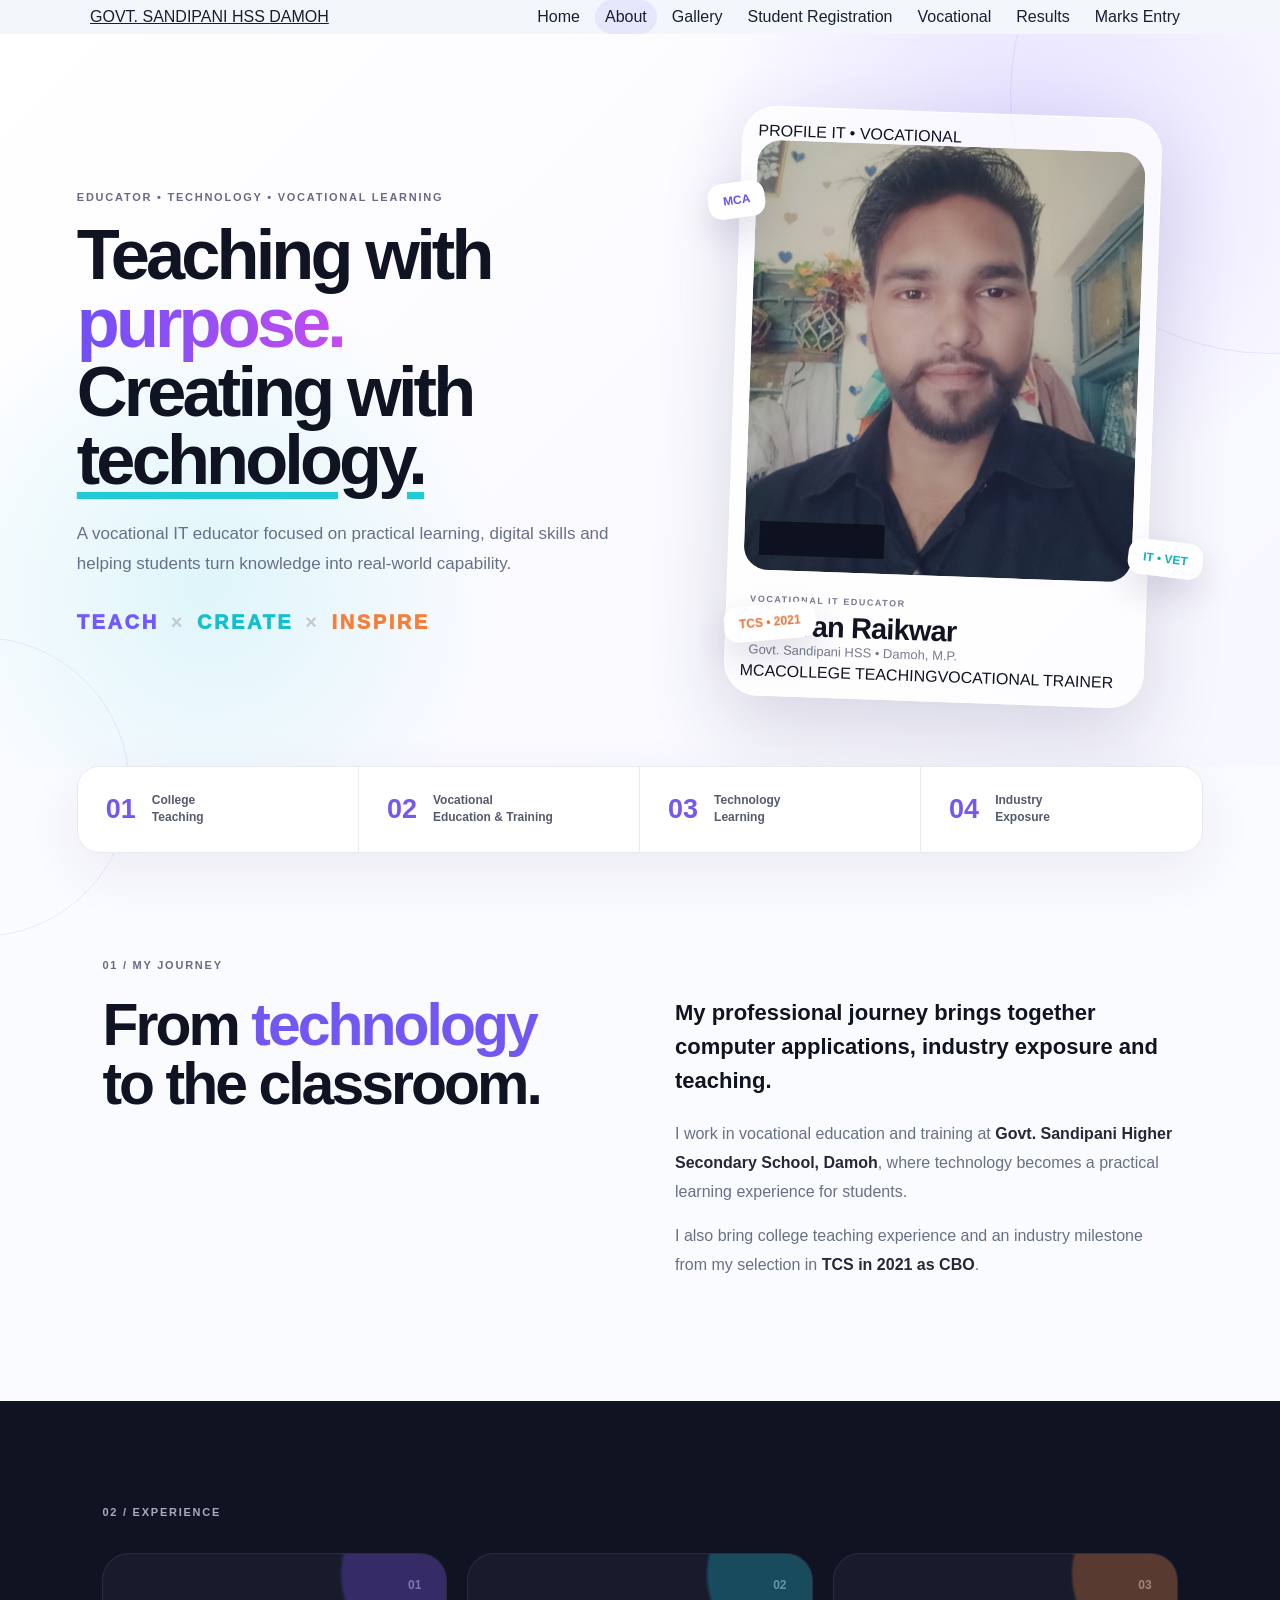
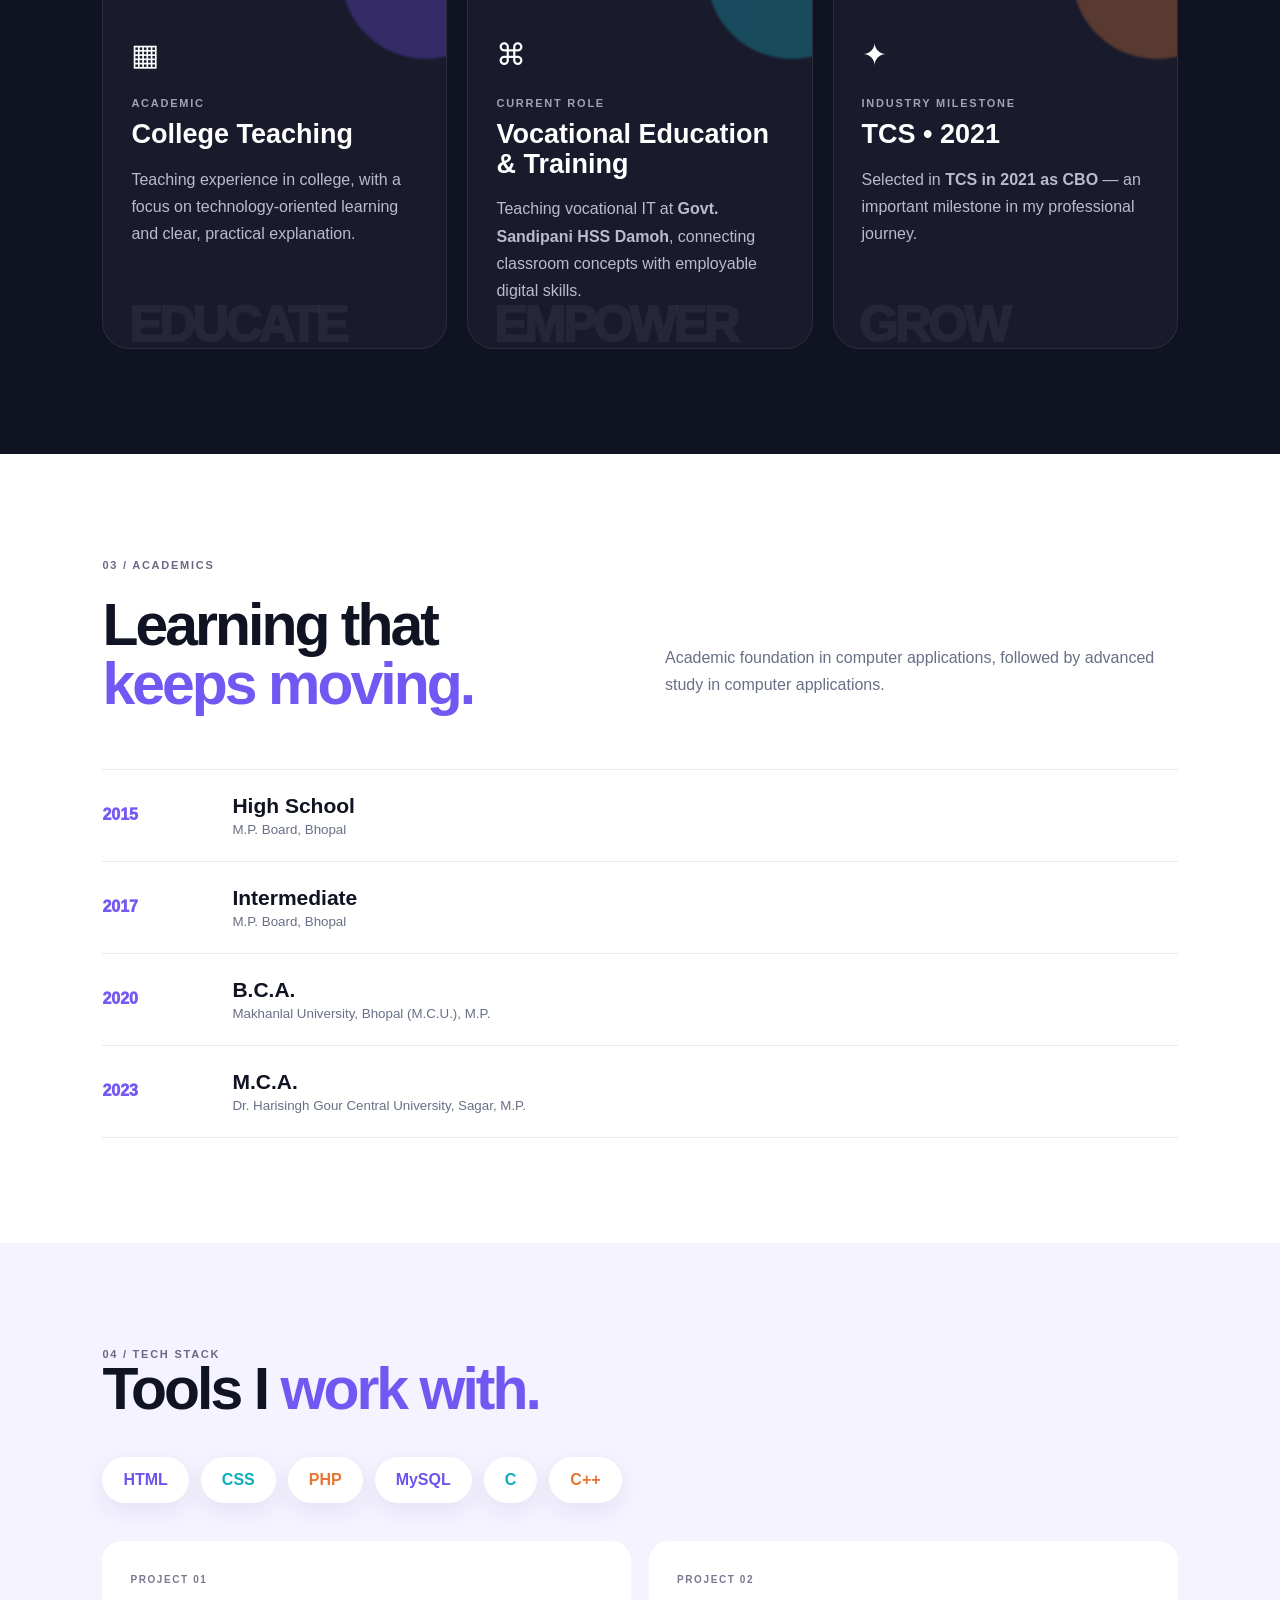
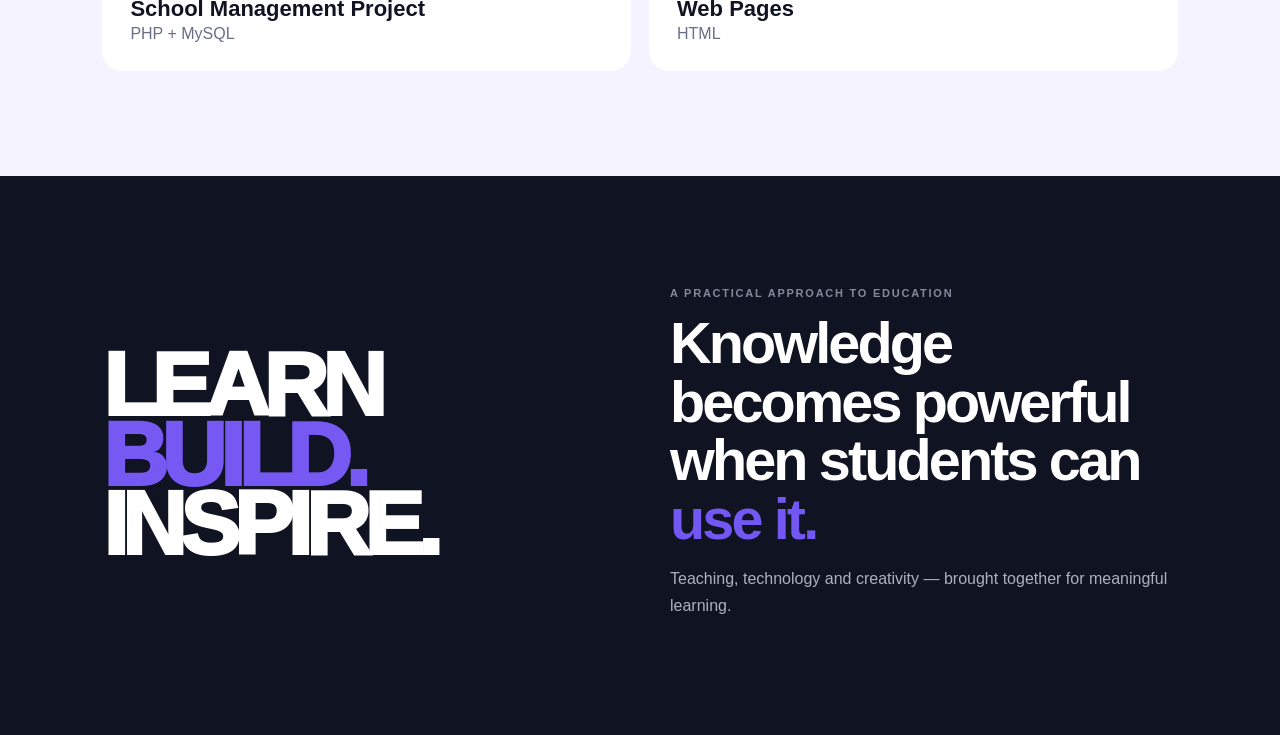
==== commit 7d99d88a: "Add files via upload" ====
--- a/about.html
+++ b/about.html
@@ -37,6 +37,10 @@
 
     <div class="profile-stage">
       <div class="profile-frame">
+        <div class="profile-card-top">
+          <span>PROFILE</span>
+          <span>IT • VOCATIONAL</span>
+        </div>
         <div class="profile-photo-wrap">
           <img id="profilePhoto" src="images/teacher-profile.jpg" alt="Pooran Raikwar" onerror="this.style.display='none';document.getElementById('photoFallback').style.display='grid'">
           <div id="photoFallback" class="photo-fallback">PR</div>
@@ -47,6 +51,9 @@
           <small>VOCATIONAL IT EDUCATOR</small>
           <h2>Pooran Raikwar</h2>
           <p>Govt. Sandipani HSS • Damoh, M.P.</p>
+        </div>
+        <div class="profile-card-bottom">
+          <span>MCA</span><span>COLLEGE TEACHING</span><span>VOCATIONAL TRAINER</span>
         </div>
       </div>
       <div class="floating-chip chip-one">MCA</div>
--- a/css/about-safe.css
+++ b/css/about-safe.css
@@ -1,40 +1,50 @@
-*{box-sizing:border-box}
-:root{--ink:#101828;--muted:#667085;--paper:#f7f8fc;--card:#fff;--line:#e6e8ef;--accent:#6d4aff;--accent2:#00b3a4;--dark:#0b1020;--dark2:#171f3b}
-html{scroll-behavior:smooth}
-body{margin:0;font-family:Inter,ui-sans-serif,Segoe UI,Arial,sans-serif;color:var(--ink);background:var(--paper);line-height:1.65;overflow-x:hidden}
-.about-hero{position:relative;min-height:720px;overflow:hidden;background:radial-gradient(circle at 78% 25%,#33437c 0,#1b2445 26%,#0c1225 67%);color:#fff;padding:58px 7% 75px}
-.hero-grid{position:absolute;inset:0;opacity:.12;background-image:linear-gradient(rgba(255,255,255,.35) 1px,transparent 1px),linear-gradient(90deg,rgba(255,255,255,.35) 1px,transparent 1px);background-size:55px 55px;mask-image:linear-gradient(to bottom,#000,transparent 88%)}
-.hero-glow{position:absolute;border-radius:50%;filter:blur(2px);border:1px solid rgba(255,255,255,.12)}
-.glow-a{width:680px;height:680px;right:-260px;top:-250px}.glow-b{width:350px;height:350px;left:-190px;bottom:-230px}
-.hero-inner{max-width:1200px;margin:auto;display:grid;grid-template-columns:390px 1fr;gap:72px;align-items:center;position:relative;z-index:2}
-.portrait-column{text-align:center}.portrait-label{font-size:.67rem;letter-spacing:3px;color:#9da8c9;font-weight:900;margin-bottom:14px}
-.portrait-wrap{width:320px;height:400px;margin:auto;position:relative;display:grid;place-items:center}
-.portrait-halo{position:absolute;width:330px;height:330px;border-radius:50%;background:radial-gradient(circle,rgba(109,74,255,.35),transparent 68%);filter:blur(12px)}
-.portrait-ring{position:absolute;inset:0;border:1px solid rgba(255,255,255,.28);border-radius:49% 51% 48% 52%;transform:rotate(-7deg)}
-.portrait-ring:after{content:"";position:absolute;inset:14px;border:1px dashed rgba(130,227,217,.35);border-radius:52% 48% 51% 49%}
-.portrait{width:282px;height:352px;object-fit:cover;border-radius:45% 55% 48% 52%;border:6px solid rgba(255,255,255,.92);box-shadow:0 30px 90px rgba(0,0,0,.45);position:relative;z-index:2;background:#26304e}
-.portrait-fallback{width:282px;height:352px;border-radius:45% 55% 48% 52%;background:linear-gradient(145deg,#303c68,#151c36);place-items:center;align-content:center;position:relative;z-index:2;border:6px solid rgba(255,255,255,.9);box-shadow:0 30px 90px rgba(0,0,0,.45)}
-.portrait-fallback span{font-size:5rem;font-weight:950;letter-spacing:-6px}.portrait-fallback small{display:block;letter-spacing:3px;color:#aeb7d2}
-.photo-edit{display:inline-flex;align-items:center;gap:7px;margin-top:6px;color:#d9def0;border:1px solid rgba(255,255,255,.2);border-radius:999px;padding:8px 15px;font-size:.78rem;font-weight:800;cursor:pointer;background:rgba(255,255,255,.05);transition:.2s}
-.photo-edit:hover{background:#fff;color:#11182b;transform:translateY(-2px)}
-.photo-note{max-width:310px;margin:10px auto 0;color:#8f99b5;font-size:.68rem;line-height:1.45}.photo-note b{color:#b8c1da}
-.eyebrow,.section-kicker{font-size:.72rem;letter-spacing:3px;font-weight:900}
-.eyebrow{color:#9ea9ff}.availability{display:inline-block;margin-top:17px;padding:7px 11px;border:1px solid rgba(130,227,217,.25);border-radius:999px;color:#8de5da;font-size:.65rem;letter-spacing:1.5px;font-weight:800}
-.hero-copy h1{font-size:clamp(4rem,8vw,7.8rem);line-height:.78;margin:24px 0 18px;letter-spacing:-7px;font-weight:950}
-.hero-copy h1 span{color:#82e3d9}.hero-role{font-size:1.05rem;color:#c9d0e6;font-weight:800;margin:0 0 5px}.lead{max-width:650px;color:#b9c2d9;font-size:1.08rem;margin:0}
-.word-art{margin-top:28px;display:flex;gap:14px;align-items:center;flex-wrap:wrap;font-size:.78rem;font-weight:950;letter-spacing:4px}.word-art i{font-style:normal;color:#82e3d9}
-.hero-facts{display:flex;gap:0;margin-top:38px;border-top:1px solid rgba(255,255,255,.12);padding-top:19px;max-width:650px}.hero-facts div{padding:0 22px;border-right:1px solid rgba(255,255,255,.12)}.hero-facts div:first-child{padding-left:0}.hero-facts div:last-child{border:0}.hero-facts b{display:block;color:#fff;font-size:.82rem;letter-spacing:1px}.hero-facts span{display:block;color:#8f99b5;font-size:.68rem;line-height:1.3;margin-top:3px}
-.scroll-cue{position:absolute;bottom:25px;left:50%;transform:translateX(-50%);font-size:.58rem;letter-spacing:3px;color:#77819e;font-weight:900}.scroll-cue span{color:#82e3d9;font-size:1rem;margin-left:8px}
-.about-main{max-width:1200px;margin:auto;padding:100px 26px 70px}.reveal{opacity:0;transform:translateY(22px);transition:.7s ease}.reveal.visible{opacity:1;transform:none}
-.intro-grid{display:grid;grid-template-columns:1.45fr .75fr;gap:45px;align-items:center}.section-kicker{color:var(--accent)}h2{font-size:clamp(2.2rem,4.2vw,4rem);line-height:1.02;letter-spacing:-2.5px;margin:13px 0 25px}h2 em{font-style:normal;color:var(--accent)}.intro-copy p{max-width:760px;color:#5d6678;font-size:1.02rem}.intro-copy strong{color:#252b3a}.signature{margin-top:32px;font-size:.76rem;letter-spacing:3px;font-weight:950;color:#182036}.signature span{color:#98a0b3;font-weight:700;letter-spacing:1px}
-.quote-card{background:linear-gradient(145deg,#eeeaff,#e8fbf8);padding:38px;border-radius:30px;min-height:290px;display:flex;flex-direction:column;justify-content:center;box-shadow:0 25px 65px rgba(36,43,76,.08);border:1px solid #e0e3ef}.quote-mark{font:6rem/0.5 Georgia;color:var(--accent)}.quote-card p{font-size:1.4rem;line-height:1.35;font-weight:650}.quote-card p strong{color:var(--accent)}.quote-card span{font-size:.64rem;letter-spacing:2px;font-weight:900;color:#788196}
-.experience{padding-top:125px}.section-heading{display:flex;justify-content:space-between;align-items:end;margin-bottom:38px}.section-number{font-size:7rem;line-height:.7;color:#eaecf3;font-weight:950;letter-spacing:-7px}.section-desc{max-width:370px;color:var(--muted)}
-.experience-grid{display:grid;grid-template-columns:1.2fr 1fr 1fr;gap:17px}.exp-card{background:#fff;border:1px solid var(--line);border-radius:26px;padding:30px;min-height:355px;position:relative;overflow:hidden;transition:.3s}.exp-card:hover{transform:translateY(-7px);box-shadow:0 25px 60px rgba(20,29,55,.09)}.exp-card.featured{background:linear-gradient(145deg,#161e3b,#222d55);color:#fff;border-color:#222d55}.exp-card.featured p,.exp-card.featured .exp-place{color:#bdc6de}.exp-top{display:flex;justify-content:space-between;align-items:center}.exp-index{font-size:.65rem;letter-spacing:2px;font-weight:900;color:#8c98b8}.exp-tag{font-size:.57rem;letter-spacing:2px;font-weight:900;color:var(--accent2)}.exp-card h3{font-size:1.55rem;line-height:1.15;margin:35px 0 7px;letter-spacing:-.7px}.exp-place{font-size:.76rem;color:#697286;font-weight:800;margin:0 0 20px}.exp-card p{color:#667085;font-size:.91rem}.skill-chips{display:flex;gap:7px;flex-wrap:wrap;margin-top:24px}.skill-chips span{padding:6px 9px;border-radius:999px;border:1px solid rgba(255,255,255,.16);font-size:.58rem;letter-spacing:.5px;color:#d8def0}.mini-word{position:absolute;bottom:27px;left:30px;font-size:.58rem;letter-spacing:2px;font-weight:950;color:#a0a7b8}.tcs-card{background:#fffdf8;border-color:#efe5c9}.tcs-year{font-size:3.5rem;line-height:1;font-weight:950;color:#151b2d;letter-spacing:-3px;margin-top:35px}.achievement-line{position:absolute;bottom:27px;left:30px;right:30px;border-top:1px solid #ece7da;padding-top:10px;display:flex;justify-content:space-between;font-size:.58rem;letter-spacing:2px;font-weight:900;color:#9a8a61}.achievement-line b{color:#151b2d}
-.education{padding-top:125px}.edu-timeline{display:grid;grid-template-columns:repeat(4,1fr);border-top:1px solid var(--line);border-bottom:1px solid var(--line)}.edu-item{padding:28px 22px;border-right:1px solid var(--line);position:relative}.edu-item:last-child{border:0}.edu-year{font-size:.65rem;letter-spacing:2px;color:var(--accent);font-weight:950}.edu-item b{display:block;font-size:1.15rem;margin-top:23px}.edu-item strong{display:block;font-size:1.8rem;letter-spacing:-1px;margin-top:4px}.edu-item small{display:block;color:#7a8292;font-size:.73rem;margin-top:4px}.edu-item.highlight{background:linear-gradient(#f4f1ff,#fff)}
-.skills{margin-top:125px;background:#10162b;color:#fff;border-radius:34px;padding:55px;display:grid;grid-template-columns:.8fr 1.2fr;gap:60px;align-items:center;overflow:hidden;position:relative}.skills:after{content:"";position:absolute;width:400px;height:400px;border:1px solid rgba(255,255,255,.08);border-radius:50%;right:-150px;top:-150px}.skills h2{margin-bottom:15px}.skills p{color:#aeb7cd;max-width:430px}.skills .section-kicker{color:#82e3d9}.skills-cloud{display:flex;gap:10px;flex-wrap:wrap;align-items:center;position:relative;z-index:1}.skills-cloud span{border:1px solid rgba(255,255,255,.14);padding:12px 17px;border-radius:999px;color:#d8deed;font-weight:800;font-size:.75rem;letter-spacing:.5px;background:rgba(255,255,255,.035)}.skills-cloud .large{font-size:1.15rem;color:#fff;padding:15px 21px}
-.projects{padding-top:125px}.project-grid{display:grid;grid-template-columns:1fr 1fr;gap:17px}.project-card{background:#fff;border:1px solid var(--line);border-radius:25px;padding:36px;position:relative;min-height:230px}.project-card>span{font-size:.6rem;letter-spacing:2px;color:var(--accent);font-weight:950}.project-card h3{font-size:1.7rem;margin:45px 0 8px;letter-spacing:-1px}.project-card p{color:var(--muted)}.project-line{position:absolute;left:36px;bottom:30px;width:80px;height:3px;background:linear-gradient(90deg,var(--accent),var(--accent2));border-radius:5px}
-.strengths{padding-top:125px;display:grid;grid-template-columns:.7fr 1.3fr;gap:70px}.strength-list{display:grid;grid-template-columns:1fr 1fr;gap:0;border-top:1px solid var(--line)}.strength-list div{padding:24px 10px;border-bottom:1px solid var(--line);display:grid;grid-template-columns:45px 1fr;column-gap:15px}.strength-list b{grid-row:span 2;color:#b3bac8;font-size:.65rem;letter-spacing:1px}.strength-list span{font-weight:900}.strength-list p{margin:2px 0 0;color:var(--muted);font-size:.8rem}
-.closing{margin-top:130px;padding:70px 55px;border-radius:34px;background:linear-gradient(135deg,#f0edff,#e8fbf8);display:grid;grid-template-columns:.7fr 1.3fr;gap:55px;align-items:center}.closing-art{font-size:4rem;line-height:.8;font-weight:950;letter-spacing:-4px;color:#1a2137}.closing-art span{color:var(--accent)}.closing p{max-width:600px;color:#606a7c}
-.about-footer{background:#0b1020;color:#fff;padding:32px 7%;display:flex;justify-content:space-between;gap:20px;align-items:center}.about-footer strong{letter-spacing:2px}.about-footer span{display:block;color:#909ab3;font-size:.75rem;margin-top:4px}.footer-contact{font-size:.62rem;letter-spacing:2px;color:#82e3d9;font-weight:900}
-@media(max-width:950px){.hero-inner{grid-template-columns:1fr;text-align:center}.portrait-column{order:2}.hero-copy{order:1}.lead{margin:auto}.word-art,.hero-facts{justify-content:center}.hero-facts{text-align:left}.experience-grid{grid-template-columns:1fr 1fr}.exp-card.featured{grid-column:1/-1}.edu-timeline{grid-template-columns:1fr 1fr}.edu-item:nth-child(2){border-right:0}.edu-item:nth-child(-n+2){border-bottom:1px solid var(--line)}.skills,.strengths,.closing{grid-template-columns:1fr}}
-@media(max-width:620px){.about-hero{padding:45px 18px 70px;min-height:0}.hero-copy h1{font-size:4rem;letter-spacing:-5px}.portrait-wrap{width:280px;height:350px}.portrait,.portrait-fallback{width:245px;height:305px}.hero-facts{gap:0}.hero-facts div{padding:0 11px}.hero-facts span{font-size:.6rem}.about-main{padding:70px 17px 50px}.intro-grid{grid-template-columns:1fr}.section-heading{align-items:start}.section-number{display:none}.experience-grid,.project-grid,.edu-timeline,.strengths,.closing{grid-template-columns:1fr}.exp-card.featured{grid-column:auto}.edu-item{border-right:0!important;border-bottom:1px solid var(--line)!important}.edu-item:last-child{border-bottom:0!important}.skills{padding:35px 25px;border-radius:25px}.skills-cloud .large{font-size:.95rem}.closing{padding:38px 28px;border-radius:25px}.closing-art{font-size:3.1rem}.strength-list{grid-template-columns:1fr}.about-footer{flex-direction:column;text-align:center}.scroll-cue{display:none}}
+
+/* ABOUT PAGE ONLY — intentionally scoped so other pages remain unchanged */
+.about-page{--ink:#101322;--muted:#687086;--purple:#7957ff;--cyan:#19c9d8;--orange:#ff8b3d;--line:#e8e9f1;background:#fafbff;color:var(--ink);overflow:hidden}
+.about-page *{box-sizing:border-box}
+.about-page .about-hero{position:relative;min-height:690px;display:grid;grid-template-columns:1.05fr .95fr;align-items:center;gap:30px;padding:78px max(6vw,28px) 65px;background:radial-gradient(circle at 80% 18%,rgba(121,87,255,.18),transparent 28%),radial-gradient(circle at 16% 75%,rgba(25,201,216,.13),transparent 25%),linear-gradient(135deg,#fff 0%,#f7f7ff 100%)}
+.about-page .hero-copy{position:relative;z-index:2;max-width:720px}
+.about-page .kicker,.about-page .section-label,.about-page .eyebrow{font-weight:800;letter-spacing:.16em;font-size:11px;color:#6c6885}
+.about-page .hero-copy h1{font-size:clamp(43px,5.5vw,78px);line-height:.97;letter-spacing:-.055em;margin:18px 0 25px;font-weight:900}
+.about-page .hero-copy h1 span{background:linear-gradient(90deg,#7050f7,#c34cf0);-webkit-background-clip:text;background-clip:text;color:transparent}
+.about-page .hero-copy h1 em{font-style:normal;text-decoration:underline;text-decoration-color:#20cbd6;text-decoration-thickness:7px;text-underline-offset:8px}
+.about-page .hero-text{max-width:610px;color:var(--muted);font-size:17px;line-height:1.75}
+.about-page .word-art{display:flex;align-items:center;gap:12px;margin-top:32px;font-size:clamp(14px,1.7vw,20px);font-weight:1000;letter-spacing:.13em}
+.about-page .word-art span:nth-of-type(1){color:#7357ff}.about-page .word-art span:nth-of-type(2){color:#13bfcf}.about-page .word-art span:nth-of-type(3){color:#f47e3a}
+.about-page .word-art b{font-size:20px;color:#c6c7d3}
+.about-page .profile-stage{position:relative;display:flex;justify-content:center;align-items:center;min-height:540px}
+.about-page .profile-frame{width:min(420px,90%);padding:15px;border-radius:34px;background:rgba(255,255,255,.72);border:1px solid rgba(255,255,255,.9);box-shadow:0 30px 80px rgba(36,30,83,.16);transform:rotate(2deg);position:relative;z-index:2}
+.about-page .profile-photo-wrap{height:430px;border-radius:24px;overflow:hidden;background:linear-gradient(145deg,#17182c,#6954e8);position:relative}
+.about-page .profile-photo-wrap img{width:100%;height:100%;object-fit:cover;display:block}
+.about-page .photo-fallback{width:100%;height:100%;place-items:center;font-size:100px;font-weight:1000;color:white;background:linear-gradient(135deg,#7957ff,#18cbd7);display:grid}
+.about-page .photo-edit{position:absolute;bottom:15px;left:15px;padding:10px 15px;border-radius:999px;background:rgba(10,12,25,.78);color:#fff;font-size:12px;font-weight:800;cursor:pointer;backdrop-filter:blur(10px)}
+.about-page .profile-name{padding:18px 8px 5px}.about-page .profile-name small{font-size:9px;letter-spacing:.17em;font-weight:900;color:#7a7890}.about-page .profile-name h2{font-size:29px;margin:5px 0 2px;letter-spacing:-.03em}.about-page .profile-name p{margin:0;color:#777b8e;font-size:13px}
+.about-page .floating-chip{position:absolute;z-index:4;padding:11px 15px;border-radius:14px;background:#fff;box-shadow:0 15px 35px rgba(38,30,82,.15);font-weight:900;font-size:12px}
+.about-page .chip-one{top:70px;left:5%;color:#6f51ed;transform:rotate(-8deg)}.about-page .chip-two{right:0;bottom:125px;color:#0eaebd;transform:rotate(7deg)}.about-page .chip-three{left:8%;bottom:62px;color:#e66f31;transform:rotate(-5deg)}
+.about-page .hero-orbit{position:absolute;border:1px solid rgba(121,87,255,.12);border-radius:50%;pointer-events:none}.about-page .orbit-a{width:520px;height:520px;right:-250px;top:-200px}.about-page .orbit-b{width:300px;height:300px;left:-170px;bottom:-170px}
+.about-page .experience-strip{display:grid;grid-template-columns:repeat(4,1fr);margin:0 max(6vw,28px);transform:translateY(-1px);border:1px solid var(--line);background:#fff;border-radius:22px;box-shadow:0 18px 55px rgba(38,30,82,.07);position:relative;z-index:5}
+.about-page .experience-strip div{padding:25px 28px;display:flex;align-items:center;gap:16px;border-right:1px solid var(--line)}.about-page .experience-strip div:last-child{border:0}.about-page .experience-strip strong{font-size:27px;color:#7558ef}.about-page .experience-strip span{font-size:12px;line-height:1.45;font-weight:800;color:#565a6e}
+.about-page .content-section{padding:105px max(8vw,30px)}
+.about-page .two-col{display:grid;grid-template-columns:1fr 1fr;gap:70px;margin-top:25px}.about-page h2{font-size:clamp(38px,4.6vw,64px);line-height:1;letter-spacing:-.05em;margin:0;font-weight:900}.about-page h2 span,.about-page .closing h2 span{color:#7357f2}.about-page .lead{font-size:22px;line-height:1.55;font-weight:700;margin-top:0}.about-page .two-col p:not(.lead){color:var(--muted);line-height:1.8;font-size:16px}.about-page .two-col strong{color:#26283a}
+.about-page .experience-cards{background:#101322;color:white}.about-page .experience-cards .section-label{color:#a9acc1}.about-page .cards-grid{display:grid;grid-template-columns:repeat(3,1fr);gap:20px;margin-top:35px}.about-page .experience-card{min-height:370px;border-radius:27px;padding:28px;position:relative;overflow:hidden;background:#191b2d;border:1px solid rgba(255,255,255,.08)}.about-page .experience-card:after{content:"";position:absolute;width:170px;height:170px;border-radius:50%;right:-65px;top:-65px;background:var(--glow);filter:blur(1px);opacity:.28}.about-page .accent-purple{--glow:#7957ff}.about-page .accent-cyan{--glow:#16c9d8}.about-page .accent-orange{--glow:#ff8b3d}.about-page .card-number{position:absolute;right:25px;top:24px;color:#7f8297;font-size:12px;font-weight:900}.about-page .icon{font-size:30px;margin:55px 0 25px;color:#fff}.about-page .experience-card .eyebrow{color:#9fa3b9}.about-page .experience-card h3{font-size:27px;line-height:1.1;margin:10px 0}.about-page .experience-card p:not(.eyebrow){color:#b9bccb;line-height:1.7}.about-page .card-word{position:absolute;bottom:-6px;left:25px;font-size:50px;font-weight:1000;letter-spacing:-.06em;color:rgba(255,255,255,.055)}
+.about-page .education{background:#fff}.about-page .edu-head{display:grid;grid-template-columns:1fr 1fr;gap:50px;margin-top:25px;align-items:end}.about-page .edu-head p{color:var(--muted);line-height:1.7}.about-page .edu-timeline{margin-top:55px;border-top:1px solid var(--line)}.about-page .edu-item{display:grid;grid-template-columns:100px 1fr;gap:30px;padding:24px 0;border-bottom:1px solid var(--line);align-items:center}.about-page .edu-item>span{font-weight:1000;color:#7658f3}.about-page .edu-item b{display:block;font-size:21px}.about-page .edu-item small{display:block;color:var(--muted);margin-top:4px}
+.about-page .skills{background:#f4f3ff}.about-page .skill-cloud{display:flex;flex-wrap:wrap;gap:12px;margin:38px 0}.about-page .skill-cloud span{padding:14px 21px;border-radius:999px;background:#fff;font-weight:900;box-shadow:0 8px 25px rgba(50,42,110,.08);transition:.25s}.about-page .skill-cloud span:nth-child(3n+1){color:#7053ed}.about-page .skill-cloud span:nth-child(3n+2){color:#0caebd}.about-page .skill-cloud span:nth-child(3n){color:#e87531}.about-page .skill-cloud span:hover{transform:translateY(-4px) rotate(-2deg)}.about-page .project-row{display:grid;grid-template-columns:1fr 1fr;gap:18px}.about-page .project-row>div{padding:28px;background:#fff;border-radius:20px}.about-page .project-row small{font-size:10px;font-weight:900;letter-spacing:.16em;color:#77798e}.about-page .project-row h3{margin:9px 0 3px;font-size:22px}.about-page .project-row p{margin:0;color:var(--muted)}
+.about-page .closing{display:grid;grid-template-columns:1fr 1fr;gap:60px;align-items:center;padding:100px max(8vw,30px);background:#101322;color:#fff}.about-page .closing-art{font-size:clamp(48px,7vw,100px);line-height:.78;letter-spacing:-.07em;font-weight:1000;color:#fff}.about-page .closing-art span{color:#7658f2}.about-page .closing-copy h2{font-size:clamp(35px,4.5vw,60px);margin:15px 0;line-height:1.02}.about-page .closing-copy>p:last-child{color:#adb0c0;line-height:1.7}.about-page .closing .kicker{color:#85899e}
+@media(max-width:900px){.about-page .about-hero{grid-template-columns:1fr;padding-top:55px}.about-page .profile-stage{min-height:500px}.about-page .experience-strip{grid-template-columns:1fr 1fr}.about-page .experience-strip div:nth-child(2){border-right:0}.about-page .experience-strip div{border-bottom:1px solid var(--line)}.about-page .two-col,.about-page .edu-head,.about-page .closing{grid-template-columns:1fr;gap:35px}.about-page .cards-grid{grid-template-columns:1fr}}
+@media(max-width:600px){.about-page .about-hero{padding:45px 20px}.about-page .profile-frame{width:92%}.about-page .profile-photo-wrap{height:380px}.about-page .floating-chip{font-size:10px;padding:9px 11px}.about-page .experience-strip{margin:0 15px}.about-page .experience-strip div{padding:20px 15px}.about-page .content-section{padding:75px 20px}.about-page .cards-grid{gap:14px}.about-page .experience-card{min-height:330px}.about-page .project-row{grid-template-columns:1fr}.about-page .closing{padding:75px 20px}.about-page .word-art{gap:7px;font-size:11px}.about-page .edu-item{grid-template-columns:60px 1fr;gap:15px}}
+
+/* About-page navigation links */
+.about-page ~ *{}
+.site-header .nav-wrap{display:flex;align-items:center;justify-content:space-between;gap:22px}
+.site-header .about-nav{display:flex;align-items:center;justify-content:flex-end;gap:5px;flex-wrap:wrap}
+.site-header .about-nav a{display:inline-flex;align-items:center;padding:8px 10px;border-radius:999px;text-decoration:none}
+.site-header .about-nav a:hover,.site-header .about-nav a.active{background:rgba(121,87,255,.10)}
+@media(max-width:980px){
+  .site-header .nav-wrap{align-items:flex-start}
+  .site-header .about-nav{overflow-x:auto;flex-wrap:nowrap;justify-content:flex-start;max-width:68vw;white-space:nowrap;padding-bottom:3px}
+  .site-header .about-nav a{flex:0 0 auto;font-size:12px}
+}
+@media(max-width:600px){
+  .site-header .nav-wrap{display:block}
+  .site-header .about-nav{max-width:100%;margin-top:10px}
+}
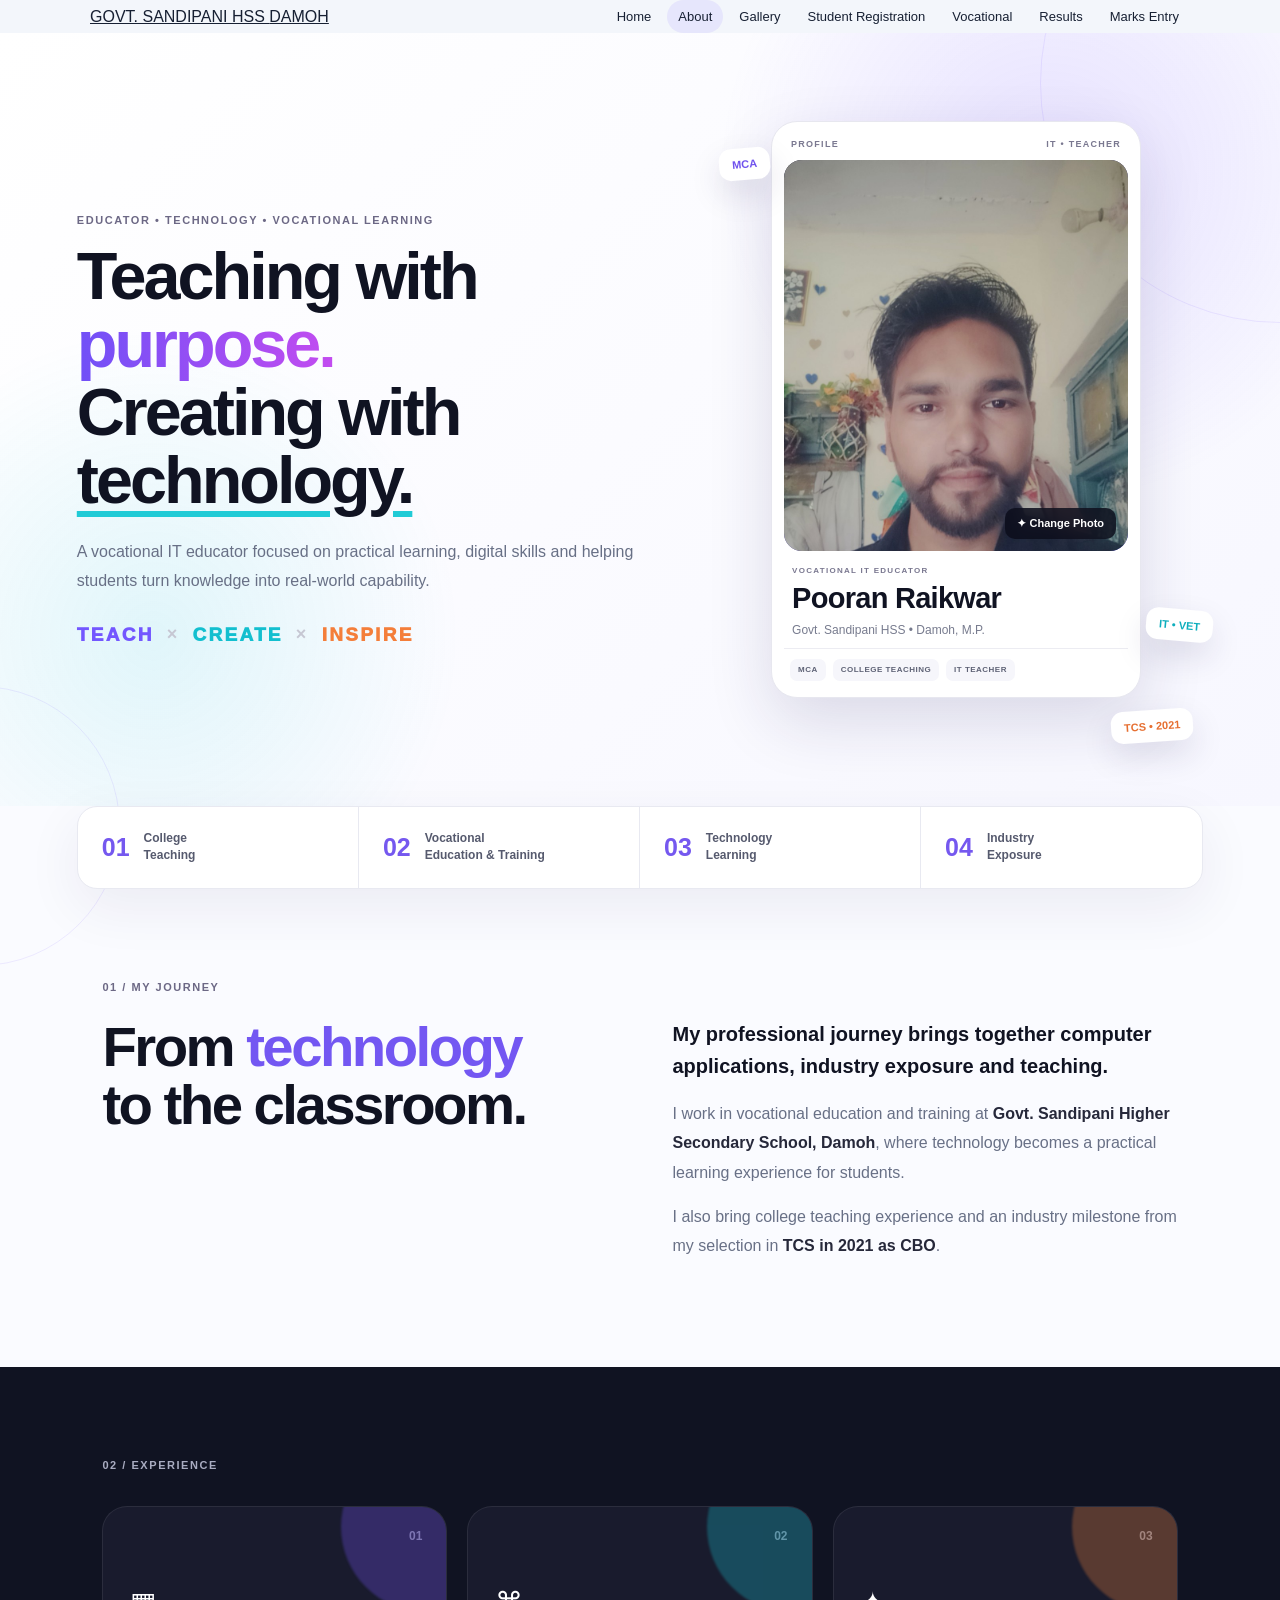
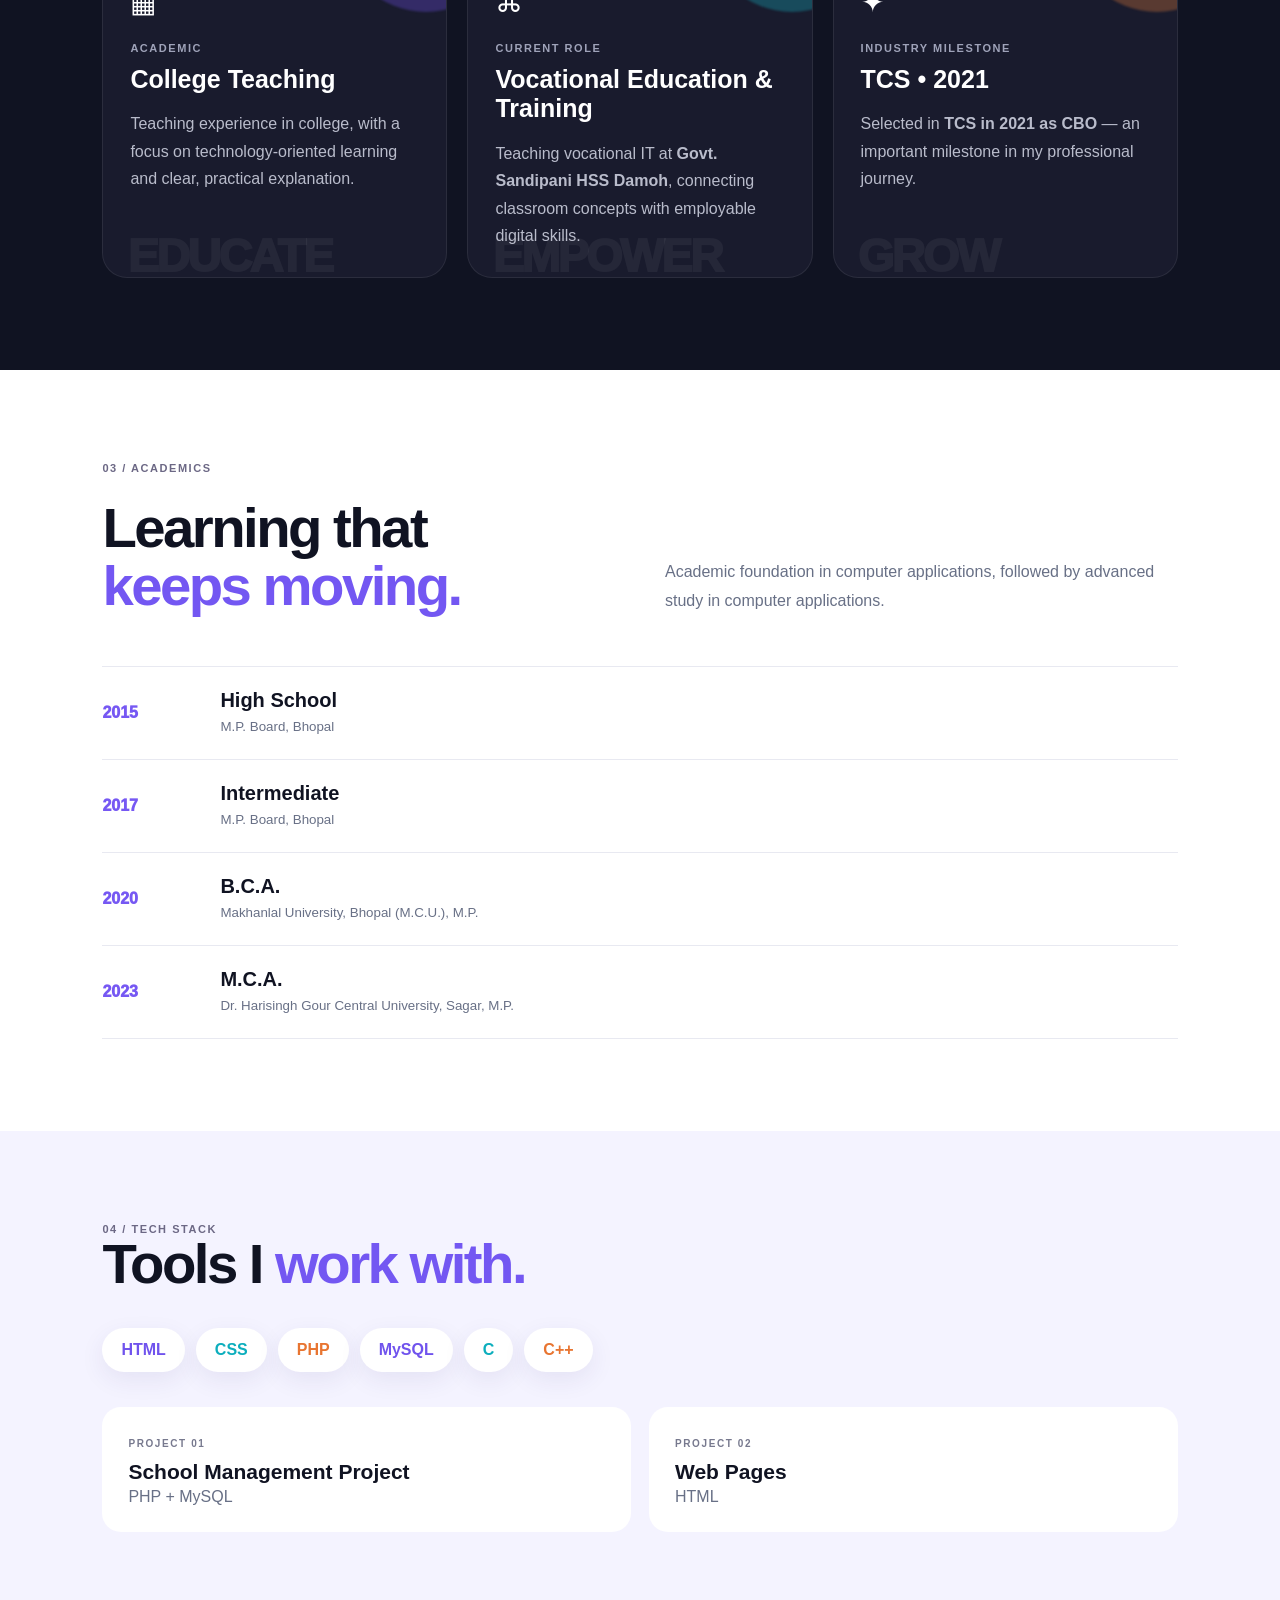
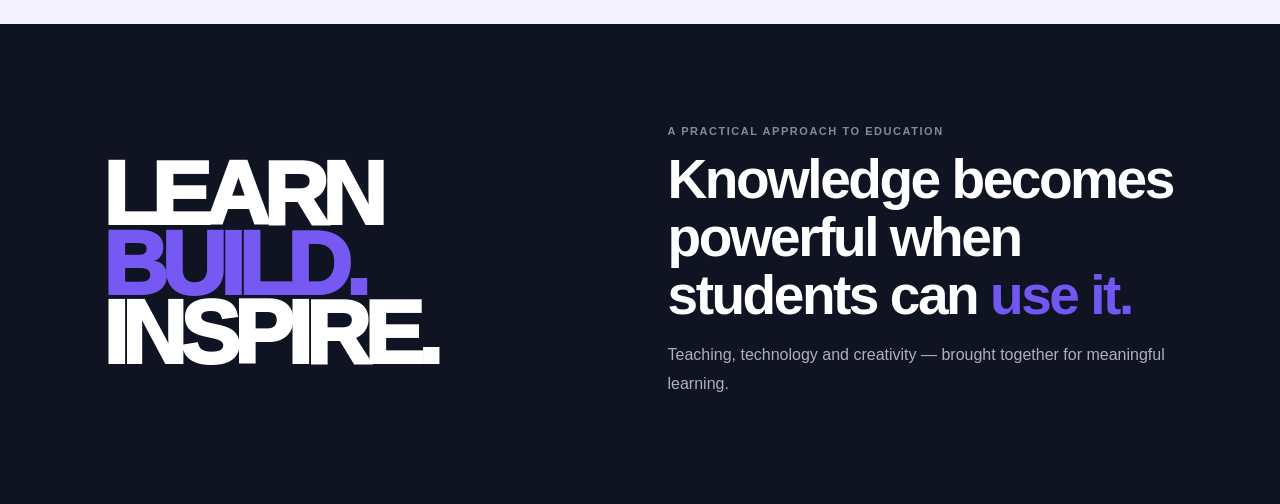
==== commit 9b76db9f: "Update about.html" ====
--- a/about.html
+++ b/about.html
@@ -39,7 +39,7 @@
       <div class="profile-frame">
         <div class="profile-card-top">
           <span>PROFILE</span>
-          <span>IT • VOCATIONAL</span>
+          <span>IT • TEACHER</span>
         </div>
         <div class="profile-photo-wrap">
           <img id="profilePhoto" src="images/teacher-profile.jpg" alt="Pooran Raikwar" onerror="this.style.display='none';document.getElementById('photoFallback').style.display='grid'">
@@ -53,7 +53,7 @@
           <p>Govt. Sandipani HSS • Damoh, M.P.</p>
         </div>
         <div class="profile-card-bottom">
-          <span>MCA</span><span>COLLEGE TEACHING</span><span>VOCATIONAL TRAINER</span>
+          <span>MCA</span><span>COLLEGE TEACHING</span><span>IT TEACHER</span>
         </div>
       </div>
       <div class="floating-chip chip-one">MCA</div>
--- a/css/about-safe.css
+++ b/css/about-safe.css
@@ -1,50 +1,104 @@
-
-/* ABOUT PAGE ONLY — intentionally scoped so other pages remain unchanged */
+/* ABOUT PAGE ONLY — scoped to About so other pages remain unchanged */
 .about-page{--ink:#101322;--muted:#687086;--purple:#7957ff;--cyan:#19c9d8;--orange:#ff8b3d;--line:#e8e9f1;background:#fafbff;color:var(--ink);overflow:hidden}
 .about-page *{box-sizing:border-box}
-.about-page .about-hero{position:relative;min-height:690px;display:grid;grid-template-columns:1.05fr .95fr;align-items:center;gap:30px;padding:78px max(6vw,28px) 65px;background:radial-gradient(circle at 80% 18%,rgba(121,87,255,.18),transparent 28%),radial-gradient(circle at 16% 75%,rgba(25,201,216,.13),transparent 25%),linear-gradient(135deg,#fff 0%,#f7f7ff 100%)}
-.about-page .hero-copy{position:relative;z-index:2;max-width:720px}
-.about-page .kicker,.about-page .section-label,.about-page .eyebrow{font-weight:800;letter-spacing:.16em;font-size:11px;color:#6c6885}
-.about-page .hero-copy h1{font-size:clamp(43px,5.5vw,78px);line-height:.97;letter-spacing:-.055em;margin:18px 0 25px;font-weight:900}
+
+/* ---------- HERO ---------- */
+.about-page .about-hero{position:relative;min-height:650px;display:grid;grid-template-columns:minmax(0,1.08fr) minmax(330px,.92fr);align-items:center;gap:52px;padding:70px clamp(24px,6vw,90px) 60px;background:radial-gradient(circle at 82% 18%,rgba(121,87,255,.16),transparent 27%),radial-gradient(circle at 12% 78%,rgba(25,201,216,.12),transparent 24%),linear-gradient(135deg,#fff 0%,#f7f7ff 100%)}
+.about-page .hero-copy{position:relative;z-index:2;max-width:720px;min-width:0}
+.about-page .kicker,.about-page .section-label,.about-page .eyebrow{font-weight:800;letter-spacing:.14em;font-size:11px;color:#6c6885}
+.about-page .hero-copy h1{font-size:clamp(40px,5.2vw,74px);line-height:1.02;letter-spacing:-.045em;margin:17px 0 23px;font-weight:900;max-width:760px}
 .about-page .hero-copy h1 span{background:linear-gradient(90deg,#7050f7,#c34cf0);-webkit-background-clip:text;background-clip:text;color:transparent}
-.about-page .hero-copy h1 em{font-style:normal;text-decoration:underline;text-decoration-color:#20cbd6;text-decoration-thickness:7px;text-underline-offset:8px}
-.about-page .hero-text{max-width:610px;color:var(--muted);font-size:17px;line-height:1.75}
-.about-page .word-art{display:flex;align-items:center;gap:12px;margin-top:32px;font-size:clamp(14px,1.7vw,20px);font-weight:1000;letter-spacing:.13em}
-.about-page .word-art span:nth-of-type(1){color:#7357ff}.about-page .word-art span:nth-of-type(2){color:#13bfcf}.about-page .word-art span:nth-of-type(3){color:#f47e3a}
-.about-page .word-art b{font-size:20px;color:#c6c7d3}
-.about-page .profile-stage{position:relative;display:flex;justify-content:center;align-items:center;min-height:540px}
-.about-page .profile-frame{width:min(420px,90%);padding:15px;border-radius:34px;background:rgba(255,255,255,.72);border:1px solid rgba(255,255,255,.9);box-shadow:0 30px 80px rgba(36,30,83,.16);transform:rotate(2deg);position:relative;z-index:2}
-.about-page .profile-photo-wrap{height:430px;border-radius:24px;overflow:hidden;background:linear-gradient(145deg,#17182c,#6954e8);position:relative}
-.about-page .profile-photo-wrap img{width:100%;height:100%;object-fit:cover;display:block}
-.about-page .photo-fallback{width:100%;height:100%;place-items:center;font-size:100px;font-weight:1000;color:white;background:linear-gradient(135deg,#7957ff,#18cbd7);display:grid}
-.about-page .photo-edit{position:absolute;bottom:15px;left:15px;padding:10px 15px;border-radius:999px;background:rgba(10,12,25,.78);color:#fff;font-size:12px;font-weight:800;cursor:pointer;backdrop-filter:blur(10px)}
-.about-page .profile-name{padding:18px 8px 5px}.about-page .profile-name small{font-size:9px;letter-spacing:.17em;font-weight:900;color:#7a7890}.about-page .profile-name h2{font-size:29px;margin:5px 0 2px;letter-spacing:-.03em}.about-page .profile-name p{margin:0;color:#777b8e;font-size:13px}
-.about-page .floating-chip{position:absolute;z-index:4;padding:11px 15px;border-radius:14px;background:#fff;box-shadow:0 15px 35px rgba(38,30,82,.15);font-weight:900;font-size:12px}
-.about-page .chip-one{top:70px;left:5%;color:#6f51ed;transform:rotate(-8deg)}.about-page .chip-two{right:0;bottom:125px;color:#0eaebd;transform:rotate(7deg)}.about-page .chip-three{left:8%;bottom:62px;color:#e66f31;transform:rotate(-5deg)}
-.about-page .hero-orbit{position:absolute;border:1px solid rgba(121,87,255,.12);border-radius:50%;pointer-events:none}.about-page .orbit-a{width:520px;height:520px;right:-250px;top:-200px}.about-page .orbit-b{width:300px;height:300px;left:-170px;bottom:-170px}
-.about-page .experience-strip{display:grid;grid-template-columns:repeat(4,1fr);margin:0 max(6vw,28px);transform:translateY(-1px);border:1px solid var(--line);background:#fff;border-radius:22px;box-shadow:0 18px 55px rgba(38,30,82,.07);position:relative;z-index:5}
-.about-page .experience-strip div{padding:25px 28px;display:flex;align-items:center;gap:16px;border-right:1px solid var(--line)}.about-page .experience-strip div:last-child{border:0}.about-page .experience-strip strong{font-size:27px;color:#7558ef}.about-page .experience-strip span{font-size:12px;line-height:1.45;font-weight:800;color:#565a6e}
-.about-page .content-section{padding:105px max(8vw,30px)}
-.about-page .two-col{display:grid;grid-template-columns:1fr 1fr;gap:70px;margin-top:25px}.about-page h2{font-size:clamp(38px,4.6vw,64px);line-height:1;letter-spacing:-.05em;margin:0;font-weight:900}.about-page h2 span,.about-page .closing h2 span{color:#7357f2}.about-page .lead{font-size:22px;line-height:1.55;font-weight:700;margin-top:0}.about-page .two-col p:not(.lead){color:var(--muted);line-height:1.8;font-size:16px}.about-page .two-col strong{color:#26283a}
-.about-page .experience-cards{background:#101322;color:white}.about-page .experience-cards .section-label{color:#a9acc1}.about-page .cards-grid{display:grid;grid-template-columns:repeat(3,1fr);gap:20px;margin-top:35px}.about-page .experience-card{min-height:370px;border-radius:27px;padding:28px;position:relative;overflow:hidden;background:#191b2d;border:1px solid rgba(255,255,255,.08)}.about-page .experience-card:after{content:"";position:absolute;width:170px;height:170px;border-radius:50%;right:-65px;top:-65px;background:var(--glow);filter:blur(1px);opacity:.28}.about-page .accent-purple{--glow:#7957ff}.about-page .accent-cyan{--glow:#16c9d8}.about-page .accent-orange{--glow:#ff8b3d}.about-page .card-number{position:absolute;right:25px;top:24px;color:#7f8297;font-size:12px;font-weight:900}.about-page .icon{font-size:30px;margin:55px 0 25px;color:#fff}.about-page .experience-card .eyebrow{color:#9fa3b9}.about-page .experience-card h3{font-size:27px;line-height:1.1;margin:10px 0}.about-page .experience-card p:not(.eyebrow){color:#b9bccb;line-height:1.7}.about-page .card-word{position:absolute;bottom:-6px;left:25px;font-size:50px;font-weight:1000;letter-spacing:-.06em;color:rgba(255,255,255,.055)}
-.about-page .education{background:#fff}.about-page .edu-head{display:grid;grid-template-columns:1fr 1fr;gap:50px;margin-top:25px;align-items:end}.about-page .edu-head p{color:var(--muted);line-height:1.7}.about-page .edu-timeline{margin-top:55px;border-top:1px solid var(--line)}.about-page .edu-item{display:grid;grid-template-columns:100px 1fr;gap:30px;padding:24px 0;border-bottom:1px solid var(--line);align-items:center}.about-page .edu-item>span{font-weight:1000;color:#7658f3}.about-page .edu-item b{display:block;font-size:21px}.about-page .edu-item small{display:block;color:var(--muted);margin-top:4px}
-.about-page .skills{background:#f4f3ff}.about-page .skill-cloud{display:flex;flex-wrap:wrap;gap:12px;margin:38px 0}.about-page .skill-cloud span{padding:14px 21px;border-radius:999px;background:#fff;font-weight:900;box-shadow:0 8px 25px rgba(50,42,110,.08);transition:.25s}.about-page .skill-cloud span:nth-child(3n+1){color:#7053ed}.about-page .skill-cloud span:nth-child(3n+2){color:#0caebd}.about-page .skill-cloud span:nth-child(3n){color:#e87531}.about-page .skill-cloud span:hover{transform:translateY(-4px) rotate(-2deg)}.about-page .project-row{display:grid;grid-template-columns:1fr 1fr;gap:18px}.about-page .project-row>div{padding:28px;background:#fff;border-radius:20px}.about-page .project-row small{font-size:10px;font-weight:900;letter-spacing:.16em;color:#77798e}.about-page .project-row h3{margin:9px 0 3px;font-size:22px}.about-page .project-row p{margin:0;color:var(--muted)}
-.about-page .closing{display:grid;grid-template-columns:1fr 1fr;gap:60px;align-items:center;padding:100px max(8vw,30px);background:#101322;color:#fff}.about-page .closing-art{font-size:clamp(48px,7vw,100px);line-height:.78;letter-spacing:-.07em;font-weight:1000;color:#fff}.about-page .closing-art span{color:#7658f2}.about-page .closing-copy h2{font-size:clamp(35px,4.5vw,60px);margin:15px 0;line-height:1.02}.about-page .closing-copy>p:last-child{color:#adb0c0;line-height:1.7}.about-page .closing .kicker{color:#85899e}
-@media(max-width:900px){.about-page .about-hero{grid-template-columns:1fr;padding-top:55px}.about-page .profile-stage{min-height:500px}.about-page .experience-strip{grid-template-columns:1fr 1fr}.about-page .experience-strip div:nth-child(2){border-right:0}.about-page .experience-strip div{border-bottom:1px solid var(--line)}.about-page .two-col,.about-page .edu-head,.about-page .closing{grid-template-columns:1fr;gap:35px}.about-page .cards-grid{grid-template-columns:1fr}}
-@media(max-width:600px){.about-page .about-hero{padding:45px 20px}.about-page .profile-frame{width:92%}.about-page .profile-photo-wrap{height:380px}.about-page .floating-chip{font-size:10px;padding:9px 11px}.about-page .experience-strip{margin:0 15px}.about-page .experience-strip div{padding:20px 15px}.about-page .content-section{padding:75px 20px}.about-page .cards-grid{gap:14px}.about-page .experience-card{min-height:330px}.about-page .project-row{grid-template-columns:1fr}.about-page .closing{padding:75px 20px}.about-page .word-art{gap:7px;font-size:11px}.about-page .edu-item{grid-template-columns:60px 1fr;gap:15px}}
+.about-page .hero-copy h1 em{font-style:normal;text-decoration:underline;text-decoration-color:#20cbd6;text-decoration-thickness:6px;text-underline-offset:8px}
+.about-page .hero-text{max-width:620px;color:var(--muted);font-size:16px;line-height:1.8;margin:0}
+.about-page .word-art{display:flex;align-items:center;flex-wrap:wrap;gap:10px 13px;margin-top:28px;font-size:clamp(13px,1.55vw,19px);font-weight:1000;letter-spacing:.12em}
+.about-page .word-art span:nth-of-type(1){color:#7357ff}.about-page .word-art span:nth-of-type(2){color:#13bfcf}.about-page .word-art span:nth-of-type(3){color:#f47e3a}.about-page .word-art b{font-size:18px;color:#c6c7d3}
 
-/* About-page navigation links */
-.about-page ~ *{}
-.site-header .nav-wrap{display:flex;align-items:center;justify-content:space-between;gap:22px}
-.site-header .about-nav{display:flex;align-items:center;justify-content:flex-end;gap:5px;flex-wrap:wrap}
-.site-header .about-nav a{display:inline-flex;align-items:center;padding:8px 10px;border-radius:999px;text-decoration:none}
+/* ---------- PROFESSIONAL PROFILE CARD ---------- */
+.about-page .profile-stage{position:relative;display:flex;justify-content:center;align-items:center;min-height:500px;padding:18px 15px 48px}
+.about-page .profile-frame{width:min(370px,100%);padding:12px;background:#fff;border:1px solid #e7e7ef;border-radius:26px;box-shadow:0 24px 65px rgba(36,30,83,.14);position:relative;z-index:2;transform:none}
+.about-page .profile-card-top{display:flex;justify-content:space-between;align-items:center;padding:5px 7px 11px;color:#7a7890;font-size:9px;font-weight:900;letter-spacing:.14em}
+.about-page .profile-photo-wrap{height:auto;aspect-ratio:4/4.55;border-radius:18px;overflow:hidden;background:linear-gradient(145deg,#17182c,#6954e8);position:relative}
+.about-page .profile-photo-wrap img{width:100%;height:100%;object-fit:cover;object-position:center top;display:block}
+.about-page .photo-fallback{width:100%;height:100%;place-items:center;font-size:85px;font-weight:1000;color:white;background:linear-gradient(135deg,#7957ff,#18cbd7);display:grid}
+.about-page .photo-edit{position:absolute;right:12px;bottom:12px;left:auto;padding:9px 12px;border-radius:10px;background:rgba(10,12,25,.80);color:#fff;font-size:11px;font-weight:800;cursor:pointer;backdrop-filter:blur(10px)}
+.about-page .profile-name{padding:15px 8px 9px;position:relative;z-index:6;background:#fff}.about-page .profile-name small{display:block;font-size:8px;line-height:1.35;letter-spacing:.16em;font-weight:900;color:#7a7890;margin-bottom:5px}.about-page .profile-name h2{font-size:29px;line-height:1.15;margin:0 0 6px;letter-spacing:-.025em;color:#101322;position:relative;z-index:7;white-space:nowrap}.about-page .profile-name p{margin:0;color:#777b8e;font-size:12px;line-height:1.5}
+.about-page .profile-card-bottom{display:flex;gap:7px 7px;flex-wrap:wrap;padding:10px 6px 4px;border-top:1px solid #ececf2}.about-page .profile-card-bottom span{font-size:8px;font-weight:900;letter-spacing:.06em;line-height:1.2;color:#5f6376;background:#f6f6fb;border-radius:7px;padding:6px 8px;white-space:nowrap}
+.about-page .floating-chip{position:absolute;z-index:4;padding:10px 13px;border-radius:12px;background:#fff;box-shadow:0 14px 32px rgba(38,30,82,.13);font-weight:900;font-size:11px}
+.about-page .chip-one{top:45px;left:2%;color:#6f51ed;transform:rotate(-5deg)}.about-page .chip-two{right:-2%;bottom:105px;color:#0eaebd;transform:rotate(5deg)}.about-page .chip-three{left:auto;right:2%;bottom:4px;color:#e66f31;transform:rotate(-4deg)}
+.about-page .hero-orbit{position:absolute;border:1px solid rgba(121,87,255,.11);border-radius:50%;pointer-events:none}.about-page .orbit-a{width:480px;height:480px;right:-240px;top:-190px}.about-page .orbit-b{width:280px;height:280px;left:-160px;bottom:-160px}
+
+/* ---------- EXPERIENCE STRIP ---------- */
+.about-page .experience-strip{display:grid;grid-template-columns:repeat(4,1fr);margin:0 clamp(15px,6vw,90px);border:1px solid var(--line);background:#fff;border-radius:20px;box-shadow:0 18px 55px rgba(38,30,82,.07);position:relative;z-index:5}
+.about-page .experience-strip div{padding:23px 24px;display:flex;align-items:center;gap:14px;border-right:1px solid var(--line)}.about-page .experience-strip div:last-child{border:0}.about-page .experience-strip strong{font-size:25px;color:#7558ef}.about-page .experience-strip span{font-size:12px;line-height:1.45;font-weight:800;color:#565a6e}
+
+/* ---------- CONTENT ---------- */
+.about-page .content-section{padding:92px clamp(20px,8vw,120px)}
+.about-page .two-col{display:grid;grid-template-columns:minmax(0,1fr) minmax(0,1fr);gap:65px;margin-top:25px}.about-page h2{font-size:clamp(36px,4.4vw,60px);line-height:1.04;letter-spacing:-.045em;margin:0;font-weight:900}.about-page h2 span,.about-page .closing h2 span{color:#7357f2}.about-page .lead{font-size:20px;line-height:1.6;font-weight:700;margin:0 0 17px}.about-page .two-col p:not(.lead){color:var(--muted);line-height:1.85;font-size:16px;margin:0 0 14px}.about-page .two-col strong{color:#26283a}
+
+.about-page .experience-cards{background:#101322;color:white}.about-page .experience-cards .section-label{color:#a9acc1}.about-page .cards-grid{display:grid;grid-template-columns:repeat(3,minmax(0,1fr));gap:20px;margin-top:35px}.about-page .experience-card{min-height:360px;border-radius:25px;padding:27px;position:relative;overflow:hidden;background:#191b2d;border:1px solid rgba(255,255,255,.08)}.about-page .experience-card:after{content:"";position:absolute;width:170px;height:170px;border-radius:50%;right:-65px;top:-65px;background:var(--glow);filter:blur(1px);opacity:.28}.about-page .accent-purple{--glow:#7957ff}.about-page .accent-cyan{--glow:#16c9d8}.about-page .accent-orange{--glow:#ff8b3d}.about-page .card-number{position:absolute;right:24px;top:22px;color:#7f8297;font-size:12px;font-weight:900}.about-page .icon{font-size:28px;margin:52px 0 23px;color:#fff}.about-page .experience-card .eyebrow{color:#9fa3b9}.about-page .experience-card h3{font-size:25px;line-height:1.18;margin:10px 0}.about-page .experience-card p:not(.eyebrow){color:#b9bccb;line-height:1.72;margin-bottom:0}.about-page .card-word{position:absolute;bottom:-6px;left:24px;font-size:47px;font-weight:1000;letter-spacing:-.06em;color:rgba(255,255,255,.055)}
+
+.about-page .education{background:#fff}.about-page .edu-head{display:grid;grid-template-columns:minmax(0,1fr) minmax(0,1fr);gap:50px;margin-top:25px;align-items:end}.about-page .edu-head p{color:var(--muted);line-height:1.8;margin:0}.about-page .edu-timeline{margin-top:50px;border-top:1px solid var(--line)}.about-page .edu-item{display:grid;grid-template-columns:90px 1fr;gap:28px;padding:22px 0;border-bottom:1px solid var(--line);align-items:center}.about-page .edu-item>span{font-weight:1000;color:#7658f3}.about-page .edu-item b{display:block;font-size:20px}.about-page .edu-item small{display:block;color:var(--muted);margin-top:5px;line-height:1.5}
+
+.about-page .skills{background:#f4f3ff}.about-page .skill-cloud{display:flex;flex-wrap:wrap;gap:11px;margin:35px 0}.about-page .skill-cloud span{padding:13px 19px;border-radius:999px;background:#fff;font-weight:900;box-shadow:0 8px 25px rgba(50,42,110,.08);transition:.25s}.about-page .skill-cloud span:nth-child(3n+1){color:#7053ed}.about-page .skill-cloud span:nth-child(3n+2){color:#0caebd}.about-page .skill-cloud span:nth-child(3n){color:#e87531}.about-page .skill-cloud span:hover{transform:translateY(-4px) rotate(-2deg)}.about-page .project-row{display:grid;grid-template-columns:repeat(2,minmax(0,1fr));gap:18px}.about-page .project-row>div{padding:26px;background:#fff;border-radius:19px}.about-page .project-row small{font-size:10px;font-weight:900;letter-spacing:.16em;color:#77798e}.about-page .project-row h3{margin:9px 0 4px;font-size:21px}.about-page .project-row p{margin:0;color:var(--muted)}
+
+.about-page .closing{display:grid;grid-template-columns:minmax(0,1fr) minmax(0,1fr);gap:55px;align-items:center;padding:90px clamp(20px,8vw,120px);background:#101322;color:#fff}.about-page .closing-art{font-size:clamp(48px,7vw,96px);line-height:.78;letter-spacing:-.07em;font-weight:1000;color:#fff}.about-page .closing-art span{color:#7658f2}.about-page .closing-copy h2{font-size:clamp(34px,4.3vw,58px);margin:14px 0;line-height:1.05}.about-page .closing-copy>p:last-child{color:#adb0c0;line-height:1.8}.about-page .closing .kicker{color:#85899e}
+
+/* ---------- ABOUT NAVIGATION: responsive without changing other pages ---------- */
+.site-header .nav-wrap{display:flex;align-items:center;justify-content:space-between;gap:18px}
+.site-header .about-nav{display:flex;align-items:center;justify-content:flex-end;gap:5px;flex-wrap:wrap;min-width:0}
+.site-header .about-nav a{display:inline-flex;align-items:center;justify-content:center;padding:9px 11px;border-radius:999px;text-decoration:none;white-space:nowrap;font-size:13px}
 .site-header .about-nav a:hover,.site-header .about-nav a.active{background:rgba(121,87,255,.10)}
-@media(max-width:980px){
+
+@media(max-width:1050px){
+  .about-page .about-hero{grid-template-columns:minmax(0,1fr) minmax(300px,.78fr);gap:30px;padding-left:32px;padding-right:32px}
+  .about-page .profile-frame{width:min(345px,100%)}
+  .about-page .profile-stage{min-height:450px}
   .site-header .nav-wrap{align-items:flex-start}
-  .site-header .about-nav{overflow-x:auto;flex-wrap:nowrap;justify-content:flex-start;max-width:68vw;white-space:nowrap;padding-bottom:3px}
+  .site-header .about-nav{overflow-x:auto;flex-wrap:nowrap;justify-content:flex-start;max-width:58vw;white-space:nowrap;padding-bottom:4px;scrollbar-width:thin}
   .site-header .about-nav a{flex:0 0 auto;font-size:12px}
 }
+
+@media(max-width:820px){
+  .about-page .about-hero{grid-template-columns:1fr;gap:30px;padding:50px 24px 55px;text-align:center}
+  .about-page .hero-copy{margin:auto}
+  .about-page .hero-text{margin-left:auto;margin-right:auto}
+  .about-page .word-art{justify-content:center}
+  .about-page .profile-stage{min-height:0;padding:8px 0 55px}
+  .about-page .profile-frame{width:min(350px,94vw)}
+  .about-page .floating-chip{display:none}
+  .about-page .two-col,.about-page .edu-head,.about-page .closing{grid-template-columns:1fr;gap:32px}
+  .about-page .cards-grid{grid-template-columns:1fr}
+  .about-page .experience-card{min-height:315px}
+  .about-page .experience-strip{grid-template-columns:1fr 1fr}
+  .about-page .experience-strip div:nth-child(2){border-right:0}
+  .about-page .experience-strip div{border-bottom:1px solid var(--line)}
+  .about-page .experience-strip div:nth-last-child(-n+2){border-bottom:0}
+}
+
 @media(max-width:600px){
-  .site-header .nav-wrap{display:block}
-  .site-header .about-nav{max-width:100%;margin-top:10px}
+  .about-page .about-hero{padding:38px 16px 45px}
+  .about-page .hero-copy h1{font-size:clamp(34px,10vw,48px);line-height:1.04;margin-top:14px}
+  .about-page .hero-copy h1 em{text-decoration-thickness:4px;text-underline-offset:5px}
+  .about-page .hero-text{font-size:15px;line-height:1.7}
+  .about-page .word-art{gap:7px;font-size:11px;letter-spacing:.1em;margin-top:23px}
+  .about-page .word-art b{font-size:14px}
+  .about-page .profile-stage{padding-top:0}
+  .about-page .profile-frame{width:min(320px,92vw);padding:9px;border-radius:21px}
+  .about-page .profile-card-top{padding:4px 6px 8px;font-size:8px}
+  .about-page .profile-photo-wrap{border-radius:15px;aspect-ratio:4/4.45}
+  .about-page .profile-name{padding:12px 6px 8px}.about-page .profile-name h2{font-size:24px;line-height:1.18}.about-page .profile-name p{font-size:11px}
+  .about-page .profile-card-bottom{padding:8px 5px 3px;gap:6px}.about-page .profile-card-bottom span{font-size:7px;padding:5px 7px;line-height:1.2}
+  .about-page .photo-edit{right:9px;bottom:9px;padding:8px 10px;font-size:10px}
+  .about-page .experience-strip{margin:0 12px;border-radius:16px}
+  .about-page .experience-strip div{padding:17px 12px;gap:10px}.about-page .experience-strip strong{font-size:20px}.about-page .experience-strip span{font-size:10px}
+  .about-page .content-section{padding:70px 18px}
+  .about-page h2{font-size:clamp(34px,9.5vw,48px)}
+  .about-page .lead{font-size:18px}.about-page .two-col p:not(.lead){font-size:15px;line-height:1.75}
+  .about-page .experience-card{min-height:300px;padding:23px;border-radius:20px}.about-page .experience-card h3{font-size:23px}.about-page .card-word{font-size:42px}
+  .about-page .edu-item{grid-template-columns:58px 1fr;gap:14px;padding:19px 0}.about-page .edu-item b{font-size:18px}.about-page .edu-item small{font-size:12px}
+  .about-page .project-row{grid-template-columns:1fr}.about-page .closing{padding:70px 18px}.about-page .closing-art{font-size:58px}
+
+  .site-header .nav-wrap{display:block;padding-left:14px;padding-right:14px}
+  .site-header .about-nav{max-width:100%;width:100%;margin-top:9px;gap:4px;padding-bottom:5px}
+  .site-header .about-nav a{font-size:11px;padding:8px 10px}
 }
